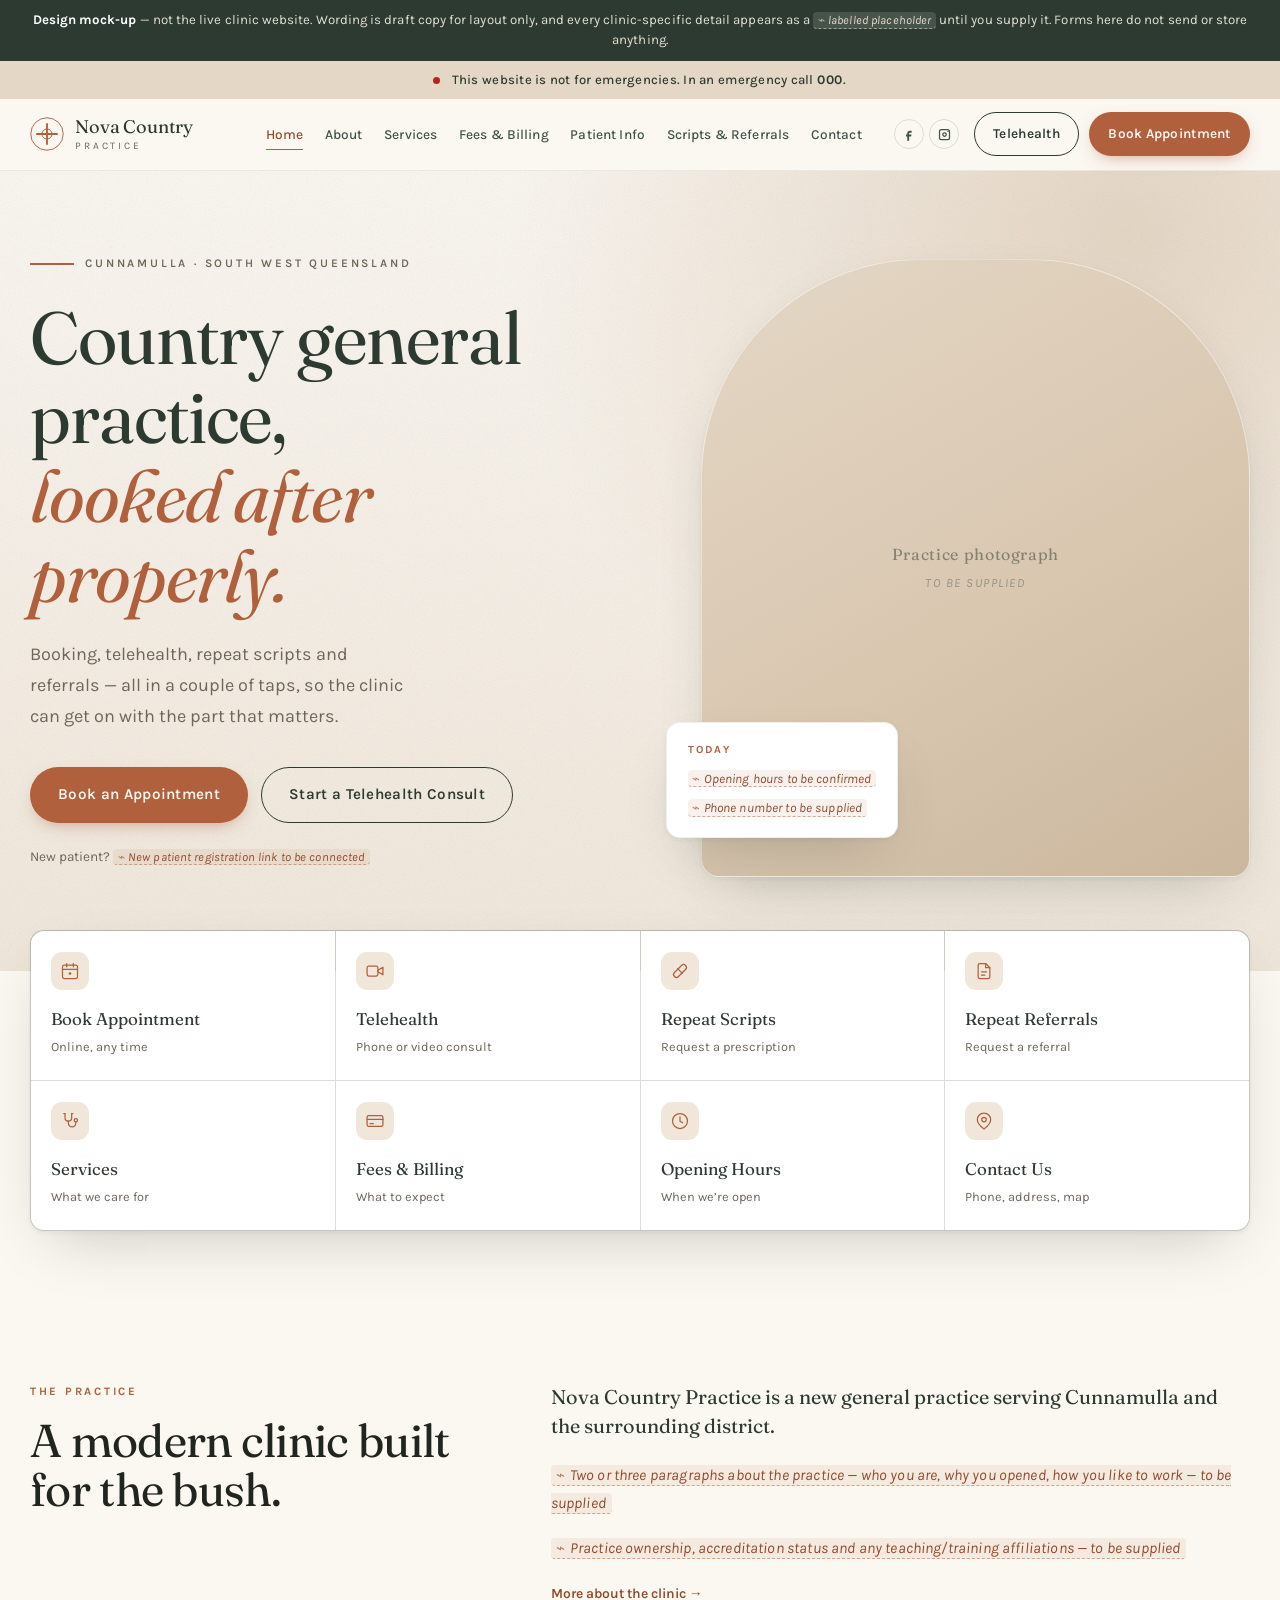
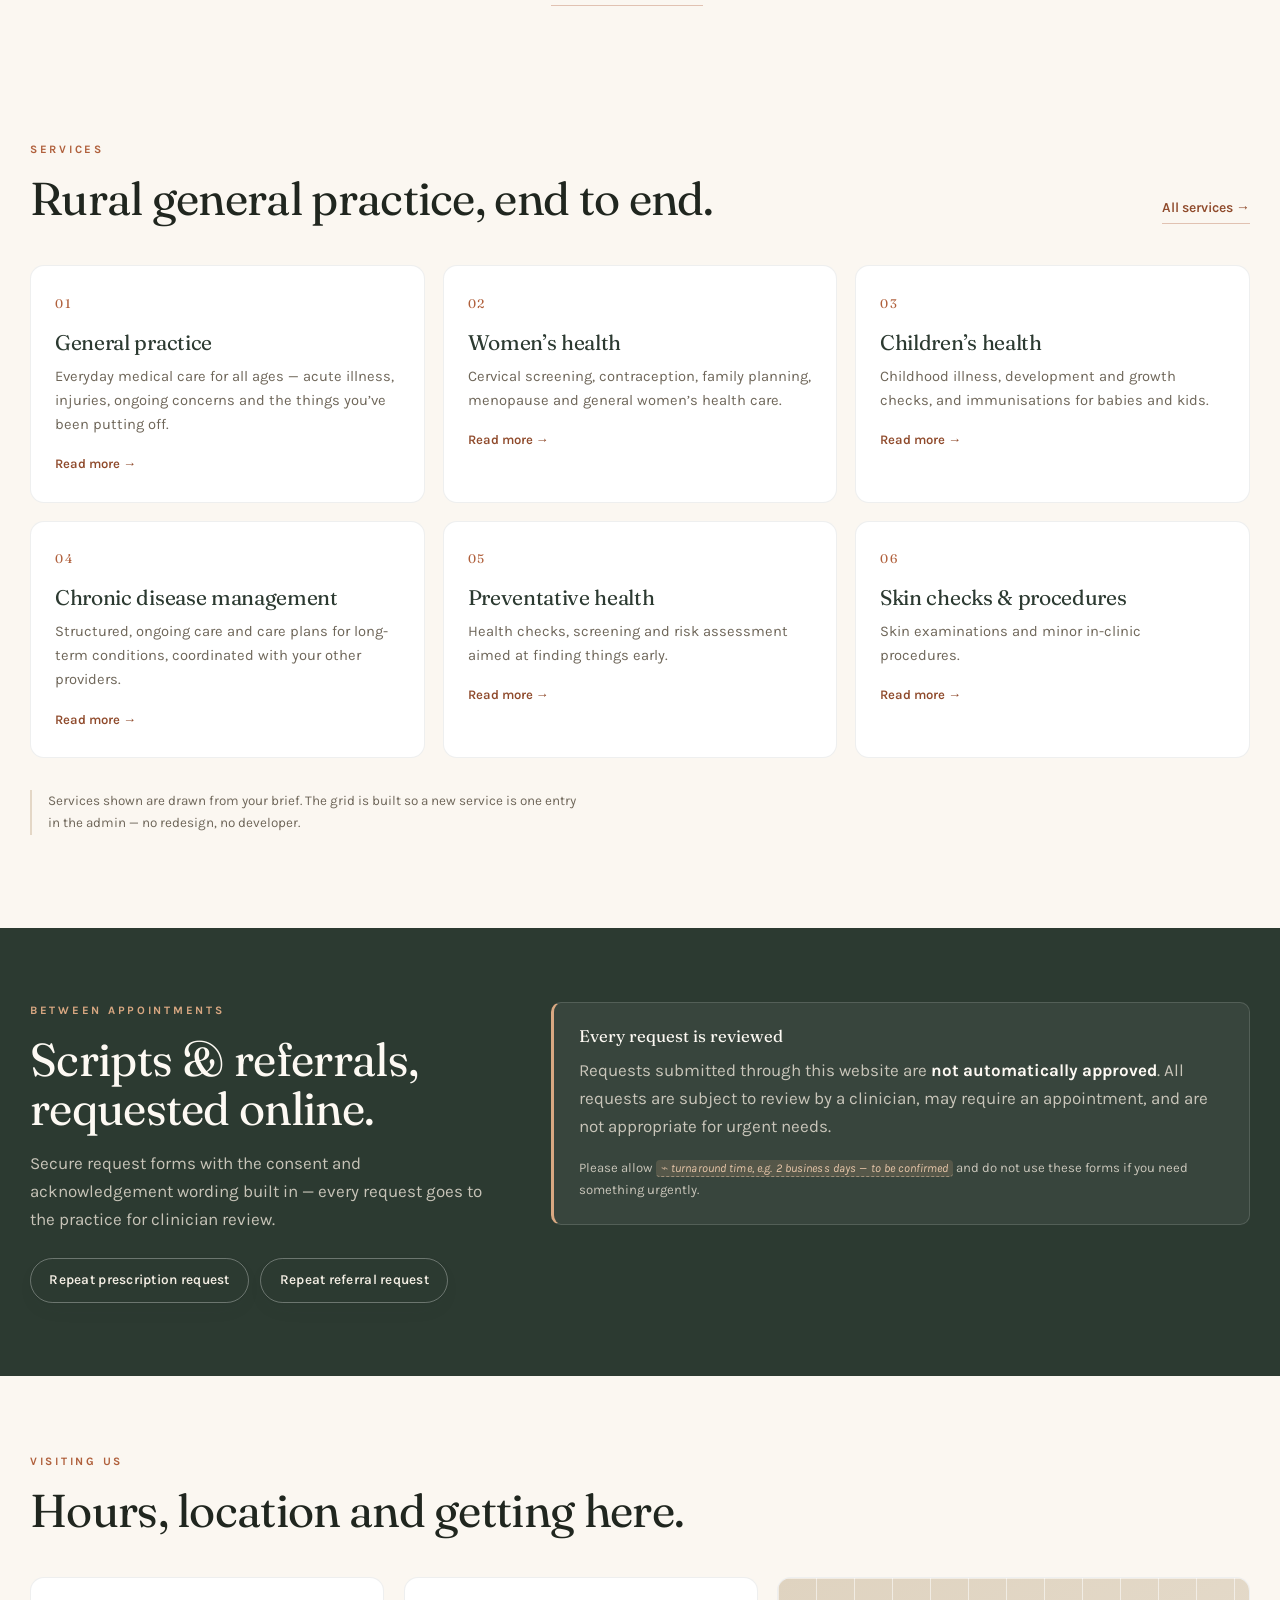
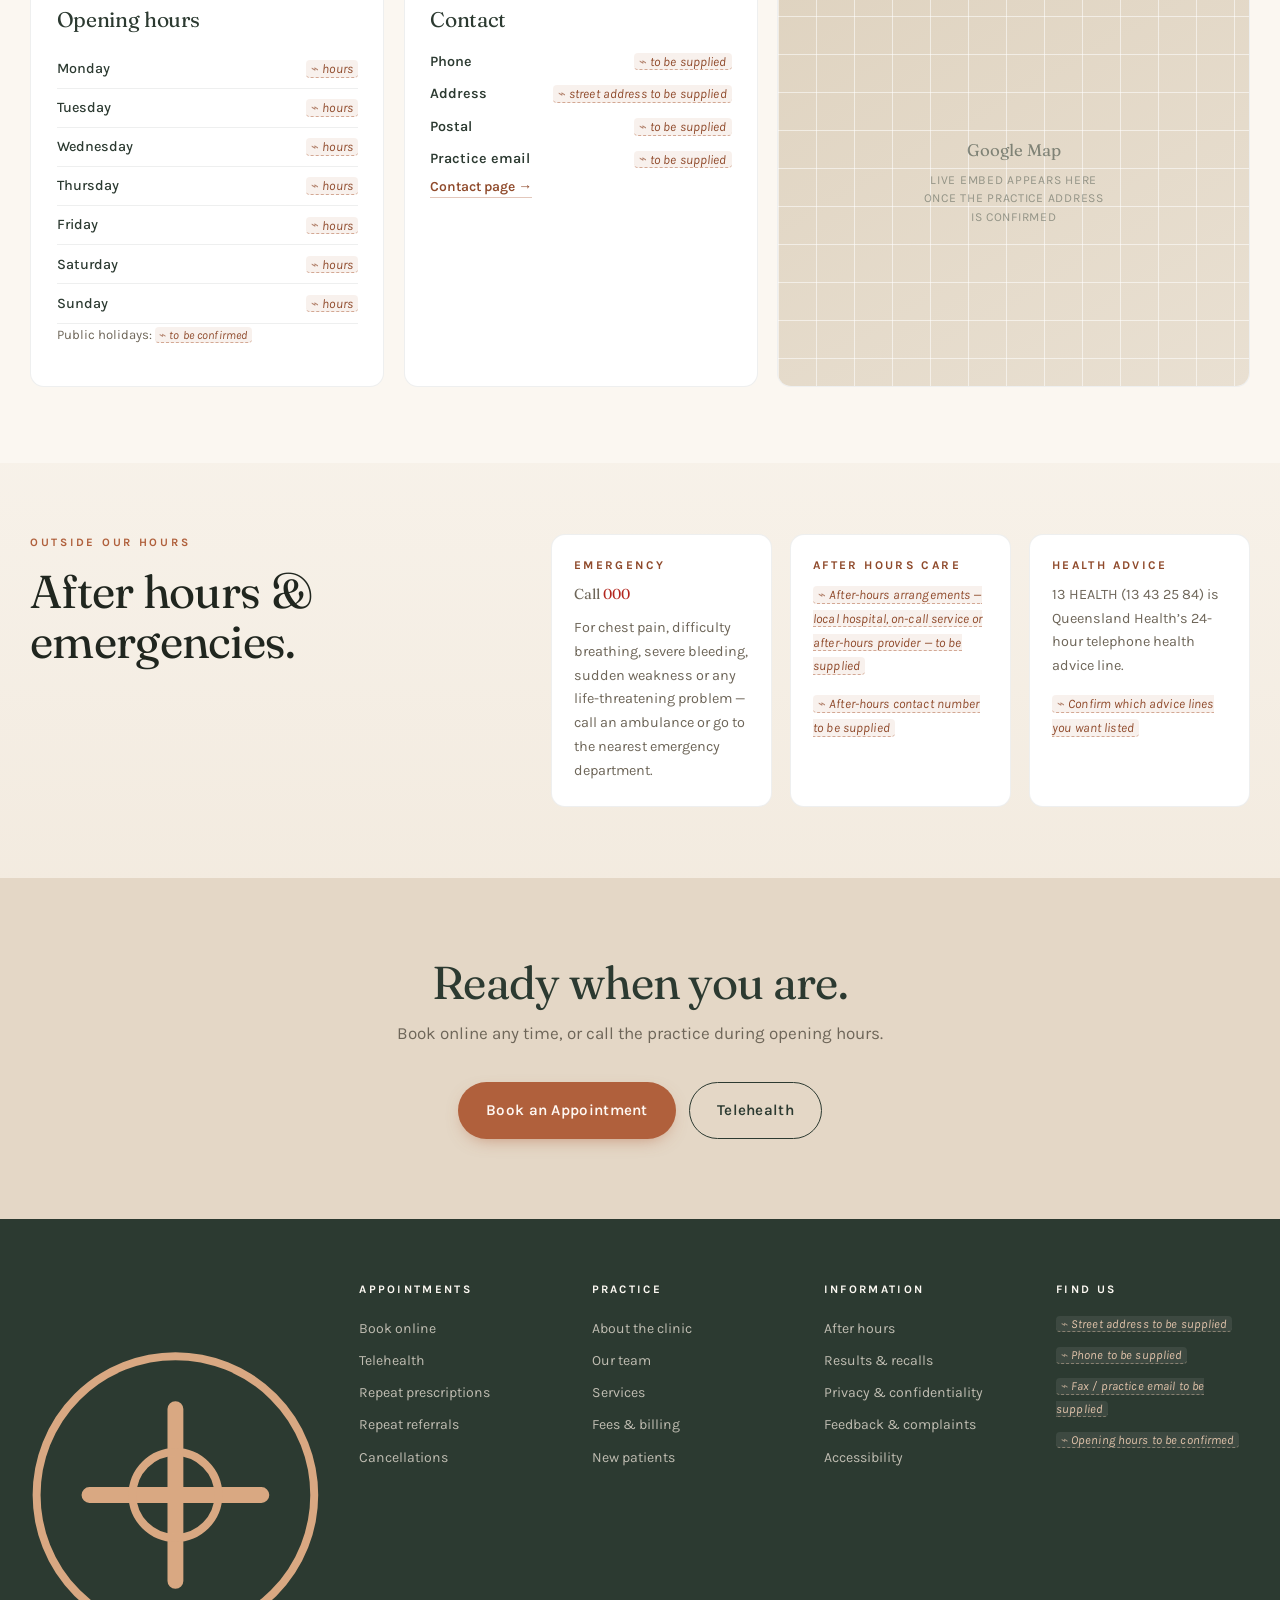
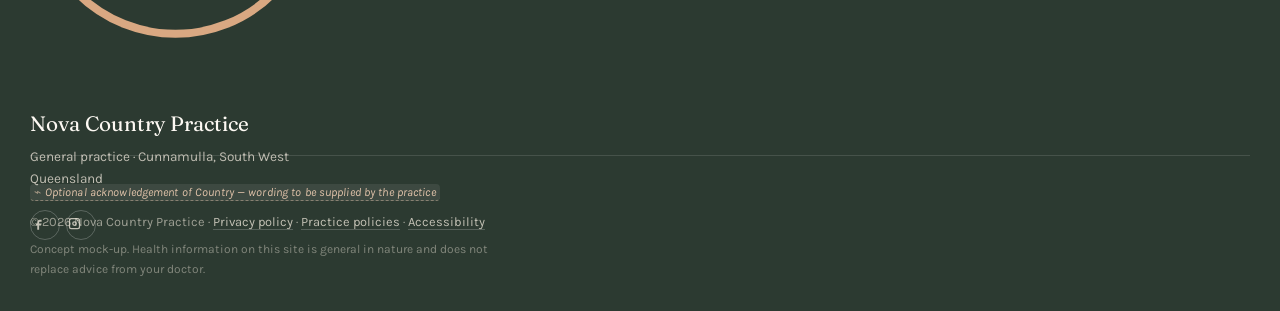
==== index.html @ 1c0fbe4e "Rural clinic website design mock-up" ====
<!doctype html>
<html lang="en-AU">
<head>
<meta charset="utf-8">
<meta name="viewport" content="width=device-width, initial-scale=1">
<title>Nova Country Practice — General Practice, Cunnamulla QLD | Design mock-up</title>
<meta name="description" content="Concept mock-up for Nova Country Practice, a general practice in Cunnamulla, Queensland.">
<meta name="robots" content="noindex, nofollow">
<link rel="preconnect" href="https://fonts.googleapis.com">
<link rel="preconnect" href="https://fonts.gstatic.com" crossorigin>
<link href="https://fonts.googleapis.com/css2?family=Fraunces:opsz,wght@9..144,300;9..144,400;9..144,500;9..144,600&family=Karla:wght@300;400;500;600;700&display=swap" rel="stylesheet">
<link rel="stylesheet" href="styles.css">
</head>
<body>
<a class="skip" href="#main">Skip to content</a>

<div class="demobar" role="note">
  <strong>Design mock-up</strong> &mdash; not the live clinic website. Wording is draft copy for layout only, and every clinic-specific detail appears as a
  <span class="ph ph--inline">labelled placeholder</span> until you supply it. Forms here do not send or store anything.
</div>

<div class="emerg" role="note">
  <span class="dot" aria-hidden="true"></span>
  This website is not for emergencies. In an emergency call <strong>000</strong>.
</div>

<header class="site">
  <div class="wrap hdr">
    <a class="brand" href="index.html">
      <span class="mark" aria-hidden="true">
        <svg viewBox="0 0 44 44"><circle cx="22" cy="22" r="21" fill="none" stroke="currentColor" stroke-width="1.2"/><path d="M22 9v26M9 22h26" stroke="currentColor" stroke-width="2.4" stroke-linecap="round"/><circle cx="22" cy="22" r="6.5" fill="none" stroke="currentColor" stroke-width="1.2"/></svg>
      </span>
      <span class="brandtext">
        <span class="bt1">Nova Country</span>
        <span class="bt2">Practice</span>
      </span>
    </a>

    <nav class="mainnav" aria-label="Main"><a href="index.html" class="on">Home</a><a href="about.html">About</a><a href="services.html">Services</a><a href="fees.html">Fees &amp; Billing</a><a href="patient-info.html">Patient Info</a><a href="requests.html">Scripts &amp; Referrals</a><a href="contact.html">Contact</a></nav>

    <div class="hdr-actions">
      <div class="socials">
        <a href="#" aria-label="Facebook (link to be supplied)"><svg viewBox="0 0 24 24" aria-hidden="true"><path d="M14 9h3V6h-3c-2.2 0-4 1.8-4 4v2H8v3h2v7h3v-7h3l1-3h-4v-2c0-.6.4-1 1-1z"/></svg></a>
        <a href="#" aria-label="Instagram (link to be supplied)"><svg viewBox="0 0 24 24" aria-hidden="true"><path d="M7 3h10a4 4 0 0 1 4 4v10a4 4 0 0 1-4 4H7a4 4 0 0 1-4-4V7a4 4 0 0 1 4-4zm0 2a2 2 0 0 0-2 2v10c0 1.1.9 2 2 2h10a2 2 0 0 0 2-2V7a2 2 0 0 0-2-2H7zm5 3.2a3.8 3.8 0 1 1 0 7.6 3.8 3.8 0 0 1 0-7.6zm0 2a1.8 1.8 0 1 0 0 3.6 1.8 1.8 0 0 0 0-3.6zM17.5 6a1 1 0 1 1 0 2 1 1 0 0 1 0-2z"/></svg></a>
      </div>
      <a class="btn btn--tele" href="#">Telehealth</a>
      <a class="btn btn--book" href="#">Book Appointment</a>
    </div>

    <button class="burger" aria-label="Menu" aria-expanded="false"><span></span><span></span><span></span></button>
  </div>
  <div class="mobnav" hidden><a href="index.html" class="on">Home</a><a href="about.html">About</a><a href="services.html">Services</a><a href="fees.html">Fees &amp; Billing</a><a href="patient-info.html">Patient Info</a><a href="requests.html">Scripts &amp; Referrals</a><a href="contact.html">Contact</a>
    <div class="mobcta"><a class="btn btn--tele" href="#">Telehealth</a><a class="btn btn--book" href="#">Book Appointment</a></div>
  </div>
</header>
<main id="main">

<section class="hero">
  <div class="wrap hero-in">
    <div class="hero-copy">
      <p class="eyebrow"><span class="rule"></span> Cunnamulla &middot; South West Queensland</p>
      <h1>Country general practice,<br><em>looked after properly.</em></h1>
      <p class="lede">Booking, telehealth, repeat scripts and referrals &mdash; all in a couple of taps, so the clinic can get on with the part that matters.</p>
      <div class="hero-cta">
        <a class="btn btn--book big" href="#">Book an Appointment</a>
        <a class="btn btn--tele big" href="#">Start a Telehealth Consult</a>
      </div>
      <p class="hero-note">New patient? <span class="ph">New patient registration link to be connected</span></p>
    </div>
    <div class="hero-art">
      <div class="hero-img">
        <span class="imgph">Practice photograph<br><em>to be supplied</em></span>
      </div>
      <div class="hero-card">
        <p class="hc-t">Today</p>
        <p class="hc-h"><span class="ph">Opening hours to be confirmed</span></p>
        <p class="hc-p"><span class="ph">Phone number to be supplied</span></p>
      </div>
    </div>
  </div>
  <div class="grain" aria-hidden="true"></div>
</section>

<section class="quick" aria-label="Quick links">
  <div class="wrap">
    <div class="qgrid">
      <a class="q q--book" href="#" style="--i:0">
        <span class="q-ico"><svg viewBox="0 0 24 24" fill="none" stroke="currentColor" stroke-width="1.5" stroke-linecap="round" stroke-linejoin="round" aria-hidden="true"><rect x="3" y="5" width="18" height="16" rx="2"/><path d="M3 10h18M8 3v4M16 3v4"/><circle cx="12" cy="15" r="1.6" fill="currentColor" stroke="none"/></svg></span>
        <span class="q-t">Book Appointment</span>
        <span class="q-s">Online, any time</span>
      </a><a class="q q--tele" href="#" style="--i:1">
        <span class="q-ico"><svg viewBox="0 0 24 24" fill="none" stroke="currentColor" stroke-width="1.5" stroke-linecap="round" stroke-linejoin="round" aria-hidden="true"><rect x="2.5" y="6" width="13" height="12" rx="2"/><path d="M15.5 11l6-3.5v9l-6-3.5z"/></svg></span>
        <span class="q-t">Telehealth</span>
        <span class="q-s">Phone or video consult</span>
      </a><a class="q q--script" href="requests.html#scripts" style="--i:2">
        <span class="q-ico"><svg viewBox="0 0 24 24" fill="none" stroke="currentColor" stroke-width="1.5" stroke-linecap="round" stroke-linejoin="round" aria-hidden="true"><rect x="2.6" y="8.6" width="18.8" height="6.8" rx="3.4" transform="rotate(-45 12 12)"/><path d="M9.2 9.2l5.6 5.6"/></svg></span>
        <span class="q-t">Repeat Scripts</span>
        <span class="q-s">Request a prescription</span>
      </a><a class="q q--ref" href="requests.html#referrals" style="--i:3">
        <span class="q-ico"><svg viewBox="0 0 24 24" fill="none" stroke="currentColor" stroke-width="1.5" stroke-linecap="round" stroke-linejoin="round" aria-hidden="true"><path d="M14 3H7a2 2 0 0 0-2 2v14a2 2 0 0 0 2 2h10a2 2 0 0 0 2-2V8z"/><path d="M14 3v5h5M9 13h6M9 17h4"/></svg></span>
        <span class="q-t">Repeat Referrals</span>
        <span class="q-s">Request a referral</span>
      </a><a class="q q--serv" href="services.html" style="--i:4">
        <span class="q-ico"><svg viewBox="0 0 24 24" fill="none" stroke="currentColor" stroke-width="1.5" stroke-linecap="round" stroke-linejoin="round" aria-hidden="true"><path d="M6 3v5a4 4 0 0 0 8 0V3"/><path d="M6 3H4.5M14 3h1.5M10 12v2.5a4.5 4.5 0 0 0 9 0V13"/><circle cx="19" cy="11" r="2"/></svg></span>
        <span class="q-t">Services</span>
        <span class="q-s">What we care for</span>
      </a><a class="q q--fees" href="fees.html" style="--i:5">
        <span class="q-ico"><svg viewBox="0 0 24 24" fill="none" stroke="currentColor" stroke-width="1.5" stroke-linecap="round" stroke-linejoin="round" aria-hidden="true"><rect x="2.5" y="5.5" width="19" height="13" rx="2"/><path d="M2.5 10h19"/><path d="M6 15h4"/></svg></span>
        <span class="q-t">Fees &amp; Billing</span>
        <span class="q-s">What to expect</span>
      </a><a class="q q--hours" href="contact.html#hours" style="--i:6">
        <span class="q-ico"><svg viewBox="0 0 24 24" fill="none" stroke="currentColor" stroke-width="1.5" stroke-linecap="round" stroke-linejoin="round" aria-hidden="true"><circle cx="12" cy="12" r="9"/><path d="M12 7v5.2l3.2 2"/></svg></span>
        <span class="q-t">Opening Hours</span>
        <span class="q-s">When we&rsquo;re open</span>
      </a><a class="q q--contact" href="contact.html" style="--i:7">
        <span class="q-ico"><svg viewBox="0 0 24 24" fill="none" stroke="currentColor" stroke-width="1.5" stroke-linecap="round" stroke-linejoin="round" aria-hidden="true"><path d="M20 10.5c0 5.2-8 11-8 11s-8-5.8-8-11a8 8 0 1 1 16 0z"/><circle cx="12" cy="10.3" r="2.7"/></svg></span>
        <span class="q-t">Contact Us</span>
        <span class="q-s">Phone, address, map</span>
      </a>
    </div>
  </div>
</section>

<section class="intro">
  <div class="wrap two">
    <div class="two-l">
      <p class="kicker">The practice</p>
      <h2>A modern clinic built for the bush.</h2>
    </div>
    <div class="two-r">
      <p class="big">Nova Country Practice is a new general practice serving Cunnamulla and the surrounding district.</p>
      <p><span class="ph">Two or three paragraphs about the practice — who you are, why you opened, how you like to work — to be supplied</span></p>
      <p><span class="ph">Practice ownership, accreditation status and any teaching/training affiliations — to be supplied</span></p>
      <a class="tlink" href="about.html">More about the clinic <em>&rarr;</em></a>
    </div>
  </div>
</section>

<section class="services" id="services">
  <div class="wrap">
    <div class="sechead">
      <div>
        <p class="kicker">Services</p>
        <h2>Rural general practice, end to end.</h2>
      </div>
      <a class="tlink" href="services.html">All services <em>&rarr;</em></a>
    </div>
    <div class="svcgrid">
      <article class="svc" style="--i:0">
        <span class="svc-n">01</span>
        <h3>General practice</h3>
        <p>Everyday medical care for all ages &mdash; acute illness, injuries, ongoing concerns and the things you&rsquo;ve been putting off.</p>
        <span class="svc-more">Read more <em>&rarr;</em></span>
      </article>
      <article class="svc" style="--i:1">
        <span class="svc-n">02</span>
        <h3>Women&rsquo;s health</h3>
        <p>Cervical screening, contraception, family planning, menopause and general women&rsquo;s health care.</p>
        <span class="svc-more">Read more <em>&rarr;</em></span>
      </article>
      <article class="svc" style="--i:2">
        <span class="svc-n">03</span>
        <h3>Children&rsquo;s health</h3>
        <p>Childhood illness, development and growth checks, and immunisations for babies and kids.</p>
        <span class="svc-more">Read more <em>&rarr;</em></span>
      </article>
      <article class="svc" style="--i:3">
        <span class="svc-n">04</span>
        <h3>Chronic disease management</h3>
        <p>Structured, ongoing care and care plans for long-term conditions, coordinated with your other providers.</p>
        <span class="svc-more">Read more <em>&rarr;</em></span>
      </article>
      <article class="svc" style="--i:4">
        <span class="svc-n">05</span>
        <h3>Preventative health</h3>
        <p>Health checks, screening and risk assessment aimed at finding things early.</p>
        <span class="svc-more">Read more <em>&rarr;</em></span>
      </article>
      <article class="svc" style="--i:5">
        <span class="svc-n">06</span>
        <h3>Skin checks &amp; procedures</h3>
        <p>Skin examinations and minor in-clinic procedures.</p>
        <span class="svc-more">Read more <em>&rarr;</em></span>
      </article></div>
    <p class="secnote">Services shown are drawn from your brief. The grid is built so a new service is one entry in the admin &mdash; no redesign, no developer.</p>
  </div>
</section>

<section class="requests">
  <div class="wrap two">
    <div class="two-l">
      <p class="kicker">Between appointments</p>
      <h2>Scripts &amp; referrals, requested online.</h2>
      <p>Secure request forms with the consent and acknowledgement wording built in &mdash; every request goes to the practice for clinician review.</p>
      <div class="reqbtns">
        <a class="btn btn--outline" href="requests.html#scripts">Repeat prescription request</a>
        <a class="btn btn--outline" href="requests.html#referrals">Repeat referral request</a>
      </div>
    </div>
    <div class="two-r">
      <div class="notice">
        <h4>Every request is reviewed</h4>
        <p>Requests submitted through this website are <strong>not automatically approved</strong>. All requests are subject to review by a clinician, may require an appointment, and are not appropriate for urgent needs.</p>
        <p class="tiny">Please allow <span class="ph">turnaround time, e.g. 2 business days — to be confirmed</span> and do not use these forms if you need something urgently.</p>
      </div>
    </div>
  </div>
</section>

<section class="visit">
  <div class="wrap">
    <div class="sechead"><div><p class="kicker">Visiting us</p><h2>Hours, location and getting here.</h2></div></div>
    <div class="visitgrid">
      <div class="vcard">
        <h3>Opening hours</h3>
        <table class="hours">
          <tr><th>Monday</th><td><span class="ph">hours</span></td></tr><tr><th>Tuesday</th><td><span class="ph">hours</span></td></tr><tr><th>Wednesday</th><td><span class="ph">hours</span></td></tr><tr><th>Thursday</th><td><span class="ph">hours</span></td></tr><tr><th>Friday</th><td><span class="ph">hours</span></td></tr><tr><th>Saturday</th><td><span class="ph">hours</span></td></tr><tr><th>Sunday</th><td><span class="ph">hours</span></td></tr>
        </table>
        <p class="tiny">Public holidays: <span class="ph">to be confirmed</span></p>
      </div>
      <div class="vcard">
        <h3>Contact</h3>
        <dl class="dl">
          <dt>Phone</dt><dd><span class="ph">to be supplied</span></dd>
          <dt>Address</dt><dd><span class="ph">street address to be supplied</span></dd>
          <dt>Postal</dt><dd><span class="ph">to be supplied</span></dd>
          <dt>Practice email</dt><dd><span class="ph">to be supplied</span></dd>
        </dl>
        <a class="tlink" href="contact.html">Contact page <em>&rarr;</em></a>
      </div>
      <div class="vcard vcard--map">
        <div class="mapph">
          <span>Google Map<br><em>live embed appears here once the practice address is confirmed</em></span>
        </div>
      </div>
    </div>
  </div>
</section>

<section class="afterhours">
  <div class="wrap two">
    <div class="two-l"><p class="kicker">Outside our hours</p><h2>After hours &amp; emergencies.</h2></div>
    <div class="two-r ahgrid">
      <div class="ah">
        <h4>Emergency</h4>
        <p class="ahbig">Call <strong>000</strong></p>
        <p>For chest pain, difficulty breathing, severe bleeding, sudden weakness or any life-threatening problem &mdash; call an ambulance or go to the nearest emergency department.</p>
      </div>
      <div class="ah">
        <h4>After hours care</h4>
        <p><span class="ph">After-hours arrangements — local hospital, on-call service or after-hours provider — to be supplied</span></p>
        <p class="tiny"><span class="ph">After-hours contact number to be supplied</span></p>
      </div>
      <div class="ah">
        <h4>Health advice</h4>
        <p>13 HEALTH (13 43 25 84) is Queensland Health&rsquo;s 24-hour telephone health advice line.</p>
        <p class="tiny"><span class="ph">Confirm which advice lines you want listed</span></p>
      </div>
    </div>
  </div>
</section>

<section class="cta">
  <div class="wrap ctain">
    <h2>Ready when you are.</h2>
    <p>Book online any time, or call the practice during opening hours.</p>
    <div class="hero-cta">
      <a class="btn btn--book big" href="#">Book an Appointment</a>
      <a class="btn btn--tele big" href="#">Telehealth</a>
    </div>
  </div>
</section>

</main>
<footer class="site">
  <div class="wrap">
    <div class="fgrid">
      <div class="fcol fbrand">
        <span class="mark" aria-hidden="true"><svg viewBox="0 0 44 44"><circle cx="22" cy="22" r="21" fill="none" stroke="currentColor" stroke-width="1.2"/><path d="M22 9v26M9 22h26" stroke="currentColor" stroke-width="2.4" stroke-linecap="round"/><circle cx="22" cy="22" r="6.5" fill="none" stroke="currentColor" stroke-width="1.2"/></svg></span>
        <p class="fname">Nova Country Practice</p>
        <p class="fsub">General practice &middot; Cunnamulla, South West Queensland</p>
        <div class="socials socials--f">
          <a href="#" aria-label="Facebook (link to be supplied)"><svg viewBox="0 0 24 24" aria-hidden="true"><path d="M14 9h3V6h-3c-2.2 0-4 1.8-4 4v2H8v3h2v7h3v-7h3l1-3h-4v-2c0-.6.4-1 1-1z"/></svg></a>
          <a href="#" aria-label="Instagram (link to be supplied)"><svg viewBox="0 0 24 24" aria-hidden="true"><path d="M7 3h10a4 4 0 0 1 4 4v10a4 4 0 0 1-4 4H7a4 4 0 0 1-4-4V7a4 4 0 0 1 4-4zm0 2a2 2 0 0 0-2 2v10c0 1.1.9 2 2 2h10a2 2 0 0 0 2-2V7a2 2 0 0 0-2-2H7zm5 3.2a3.8 3.8 0 1 1 0 7.6 3.8 3.8 0 0 1 0-7.6zm0 2a1.8 1.8 0 1 0 0 3.6 1.8 1.8 0 0 0 0-3.6zM17.5 6a1 1 0 1 1 0 2 1 1 0 0 1 0-2z"/></svg></a>
        </div>
      </div>
      <div class="fcol">
        <h4>Appointments</h4>
        <a href="#">Book online</a>
        <a href="#">Telehealth</a>
        <a href="requests.html">Repeat prescriptions</a>
        <a href="requests.html">Repeat referrals</a>
        <a href="patient-info.html#cancel">Cancellations</a>
      </div>
      <div class="fcol">
        <h4>Practice</h4>
        <a href="about.html">About the clinic</a>
        <a href="about.html#team">Our team</a>
        <a href="services.html">Services</a>
        <a href="fees.html">Fees &amp; billing</a>
        <a href="patient-info.html#new">New patients</a>
      </div>
      <div class="fcol">
        <h4>Information</h4>
        <a href="patient-info.html#afterhours">After hours</a>
        <a href="patient-info.html#results">Results &amp; recalls</a>
        <a href="patient-info.html#privacy">Privacy &amp; confidentiality</a>
        <a href="patient-info.html#feedback">Feedback &amp; complaints</a>
        <a href="patient-info.html#access">Accessibility</a>
      </div>
      <div class="fcol">
        <h4>Find us</h4>
        <p class="fline"><span class="ph">Street address to be supplied</span></p>
        <p class="fline"><span class="ph">Phone to be supplied</span></p>
        <p class="fline"><span class="ph">Fax / practice email to be supplied</span></p>
        <p class="fline"><span class="ph">Opening hours to be confirmed</span></p>
      </div>
    </div>
    <div class="fbot">
      <p class="ack"><span class="ph">Optional acknowledgement of Country — wording to be supplied by the practice</span></p>
      <p class="fmeta">&copy; <span class="yr">2026</span> Nova Country Practice &middot; <a href="patient-info.html#privacy">Privacy policy</a> &middot; <a href="patient-info.html#policies">Practice policies</a> &middot; <a href="patient-info.html#access">Accessibility</a></p>
      <p class="fmeta small">Concept mock-up. Health information on this site is general in nature and does not replace advice from your doctor.</p>
    </div>
  </div>
</footer>
<script src="app.js"></script>
</body>
</html>
---- styles.css ----
/* Nova Country Practice — concept mock-up
   Palette: bone / sand / clay / eucalypt. Type: Fraunces + Karla. */

:root{
  --bone:#FBF7F1;
  --sand:#F0E7DA;
  --sand-2:#E4D7C6;
  --clay:#B0603C;
  --clay-dk:#8F4A2B;
  --euc:#2C3A31;
  --euc-2:#3F5348;
  --sage:#7E9080;
  --ink:#20261F;
  --muted:#6E6659;
  --line:rgba(44,58,49,.14);
  --line-2:rgba(44,58,49,.08);
  --white:#fff;
  --shadow:0 1px 2px rgba(44,58,49,.05), 0 8px 24px -12px rgba(44,58,49,.18);
  --shadow-lg:0 2px 4px rgba(44,58,49,.05), 0 24px 60px -24px rgba(44,58,49,.28);
  --r:14px;
  --maxw:1220px;
  --serif:"Fraunces",Georgia,"Times New Roman",serif;
  --sans:"Karla","Helvetica Neue",Helvetica,sans-serif;
}

*,*::before,*::after{box-sizing:border-box}
html{-webkit-text-size-adjust:100%;scroll-behavior:smooth;scroll-padding-top:120px}
body{
  margin:0;background:var(--bone);color:var(--ink);
  font-family:var(--sans);font-size:17px;line-height:1.65;font-weight:400;
  -webkit-font-smoothing:antialiased;
}
img{max-width:100%;display:block}
a{color:inherit}
h1,h2,h3,h4{font-family:var(--serif);font-weight:400;letter-spacing:-.015em;line-height:1.08;margin:0}
h1{font-size:clamp(2.6rem,6.4vw,4.6rem)}
h2{font-size:clamp(1.9rem,3.6vw,2.9rem)}
h3{font-size:1.32rem;line-height:1.25}
h4{font-size:1.05rem;letter-spacing:0}
p{margin:0 0 1em}
em{font-style:italic}
.wrap{width:min(100% - 2.6rem,var(--maxw));margin-inline:auto}

.skip{position:absolute;left:-9999px;top:0;background:var(--euc);color:var(--bone);padding:.7rem 1.1rem;z-index:200;border-radius:0 0 8px 0}
.skip:focus{left:0}
:focus-visible{outline:2.5px solid var(--clay);outline-offset:3px;border-radius:3px}

/* ---------- placeholder chips ---------- */
.ph{
  display:inline;background:rgba(176,96,60,.09);color:var(--clay-dk);
  border-bottom:1.5px dashed rgba(176,96,60,.5);
  padding:.06em .38em;border-radius:4px;
  font-size:.9em;font-style:italic;letter-spacing:.01em;
}
.ph::before{content:"⌁ ";font-style:normal;opacity:.65}
.ph--inline{background:rgba(176,96,60,.14)}

/* ---------- top bars ---------- */
.demobar{
  background:var(--euc);color:#E7DFD2;font-size:.83rem;line-height:1.55;
  padding:.62rem 1.3rem;text-align:center;letter-spacing:.005em;
}
.demobar strong{color:var(--white);font-weight:700}
.demobar .ph{background:rgba(255,255,255,.13);color:#F0DCCB;border-bottom-color:rgba(240,220,203,.55)}
.emerg{
  background:var(--sand-2);color:var(--euc);font-size:.82rem;font-weight:500;
  padding:.5rem 1.3rem;text-align:center;letter-spacing:.02em;
}
.emerg strong{font-weight:700;letter-spacing:.06em}
.emerg .dot{display:inline-block;width:7px;height:7px;border-radius:50%;background:#B3261E;margin-right:.5rem;vertical-align:middle;animation:pulse 2.4s ease-in-out infinite}
@keyframes pulse{0%,100%{opacity:1}50%{opacity:.35}}

/* ---------- header ---------- */
header.site{position:sticky;top:0;z-index:100;background:rgba(251,247,241,.93);backdrop-filter:blur(12px);border-bottom:1px solid var(--line-2)}
.hdr{display:flex;align-items:center;gap:1.6rem;padding:.85rem 0}
.brand{display:flex;align-items:center;gap:.7rem;text-decoration:none;flex-shrink:0}
.mark{width:34px;height:34px;color:var(--clay);flex-shrink:0}
.mark svg{width:100%;height:100%;display:block}
.brandtext{display:flex;flex-direction:column;line-height:1}
.bt1{font-family:var(--serif);font-size:1.14rem;letter-spacing:-.01em;color:var(--euc)}
.bt2{font-family:var(--sans);font-size:.63rem;letter-spacing:.28em;text-transform:uppercase;color:var(--muted);margin-top:.3rem}

.mainnav{display:flex;gap:1.35rem;margin-left:auto;flex-wrap:wrap}
.mainnav a{
  text-decoration:none;font-size:.855rem;font-weight:500;color:var(--euc-2);
  letter-spacing:.01em;padding:.35rem 0;position:relative;white-space:nowrap;
}
.mainnav a::after{content:"";position:absolute;left:0;right:100%;bottom:.05rem;height:1.5px;background:var(--clay);transition:right .28s cubic-bezier(.2,.7,.3,1)}
.mainnav a:hover::after,.mainnav a.on::after{right:0}
.mainnav a.on{color:var(--clay-dk)}

.hdr-actions{display:flex;align-items:center;gap:.6rem;margin-left:.4rem}
.socials{display:flex;gap:.35rem;margin-right:.3rem}
.socials a{width:30px;height:30px;display:grid;place-items:center;border:1px solid var(--line);border-radius:50%;color:var(--euc-2);transition:.22s}
.socials a svg{width:15px;height:15px;fill:currentColor}
.socials a:hover{background:var(--euc);color:var(--bone);border-color:var(--euc)}

.btn{
  display:inline-flex;align-items:center;justify-content:center;gap:.5rem;
  font-family:var(--sans);font-size:.85rem;font-weight:600;letter-spacing:.02em;
  text-decoration:none;padding:.62rem 1.15rem;border-radius:999px;border:1.5px solid transparent;
  cursor:pointer;transition:transform .2s cubic-bezier(.2,.7,.3,1),background .2s,color .2s,box-shadow .2s;white-space:nowrap;
}
.btn--book{background:var(--clay);color:#FFF8F3;box-shadow:0 6px 18px -8px rgba(176,96,60,.7)}
.btn--book:hover{background:var(--clay-dk);transform:translateY(-2px)}
.btn--tele{background:transparent;color:var(--euc);border-color:var(--euc)}
.btn--tele:hover{background:var(--euc);color:var(--bone);transform:translateY(-2px)}
.btn--outline{background:var(--white);color:var(--euc);border-color:var(--line);box-shadow:var(--shadow)}
.btn--outline:hover{border-color:var(--euc);transform:translateY(-2px)}
.btn.big{font-size:.95rem;padding:.92rem 1.7rem}

.burger{display:none;background:none;border:0;padding:.5rem;cursor:pointer;flex-direction:column;gap:5px;margin-left:auto}
.burger span{display:block;width:24px;height:1.8px;background:var(--euc);transition:.25s}
.burger[aria-expanded="true"] span:nth-child(1){transform:translateY(6.8px) rotate(45deg)}
.burger[aria-expanded="true"] span:nth-child(2){opacity:0}
.burger[aria-expanded="true"] span:nth-child(3){transform:translateY(-6.8px) rotate(-45deg)}
.mobnav{display:none;flex-direction:column;padding:.5rem 1.3rem 1.4rem;border-top:1px solid var(--line-2);background:var(--bone)}
.mobnav a{text-decoration:none;padding:.75rem 0;border-bottom:1px solid var(--line-2);font-weight:500;font-size:1rem}
.mobcta{display:flex;gap:.6rem;margin-top:1.1rem}
.mobcta .btn{flex:1}

/* ---------- hero ---------- */
.hero{position:relative;overflow:hidden;background:
  radial-gradient(80% 120% at 88% 8%,rgba(224,207,186,.85) 0%,rgba(240,231,218,0) 60%),
  linear-gradient(180deg,var(--bone) 0%,var(--sand) 100%)}
.hero-in{display:grid;grid-template-columns:1.05fr .95fr;gap:4rem;align-items:center;padding:5.2rem 0 5.6rem;position:relative;z-index:2}
.eyebrow{display:flex;align-items:center;gap:.7rem;font-size:.73rem;letter-spacing:.24em;text-transform:uppercase;color:var(--muted);font-weight:600;margin-bottom:1.5rem}
.eyebrow .rule{width:44px;height:1.5px;background:var(--clay);display:block}
.hero h1{color:var(--euc)}
.hero h1 em{color:var(--clay);font-style:italic}
.lede{font-size:1.13rem;color:var(--muted);max-width:34ch;margin-top:1.5rem;line-height:1.7}
.hero-cta{display:flex;gap:.8rem;flex-wrap:wrap;margin-top:2.2rem}
.hero-note{font-size:.85rem;color:var(--muted);margin-top:1.4rem}

.hero-copy>*{animation:rise .8s cubic-bezier(.2,.7,.3,1) backwards}
.hero-copy>*:nth-child(1){animation-delay:.05s}
.hero-copy>*:nth-child(2){animation-delay:.14s}
.hero-copy>*:nth-child(3){animation-delay:.23s}
.hero-copy>*:nth-child(4){animation-delay:.32s}
.hero-copy>*:nth-child(5){animation-delay:.4s}
@keyframes rise{from{opacity:0;transform:translateY(16px)}to{opacity:1;transform:none}}

.hero-art{position:relative;animation:rise .9s .3s cubic-bezier(.2,.7,.3,1) backwards}
.hero-img{
  aspect-ratio:4/4.5;border-radius:220px 220px 18px 18px;overflow:hidden;
  background:linear-gradient(150deg,var(--sand-2),#D9C7B0 55%,#CBB79E);
  display:grid;place-items:center;box-shadow:var(--shadow-lg);border:1px solid rgba(255,255,255,.5);
}
.imgph{
  font-family:var(--serif);font-size:1rem;color:rgba(44,58,49,.5);text-align:center;
  letter-spacing:.04em;line-height:1.6;padding:1rem;
}
.imgph em{display:block;font-size:.78rem;font-family:var(--sans);letter-spacing:.12em;text-transform:uppercase;margin-top:.4rem;opacity:.75}
.imgph.small{font-size:.85rem}
.hero-card{
  position:absolute;left:-2.2rem;bottom:2.4rem;background:var(--white);border-radius:var(--r);
  padding:1.1rem 1.3rem;box-shadow:var(--shadow-lg);border:1px solid var(--line-2);min-width:230px;
}
.hc-t{font-size:.68rem;letter-spacing:.2em;text-transform:uppercase;color:var(--clay);font-weight:700;margin:0 0 .5rem}
.hc-h{margin:0 0 .35rem;font-size:.9rem}
.hc-p{margin:0;font-size:.9rem}
.grain{position:absolute;inset:0;pointer-events:none;opacity:.35;z-index:1;
  background-image:url("data:image/svg+xml,%3Csvg xmlns='http://www.w3.org/2000/svg' width='160' height='160'%3E%3Cfilter id='n'%3E%3CfeTurbulence type='fractalNoise' baseFrequency='.85' numOctaves='3'/%3E%3C/filter%3E%3Crect width='160' height='160' filter='url(%23n)' opacity='.42'/%3E%3C/svg%3E")}

/* ---------- quick access ---------- */
.quick{margin-top:-2.6rem;position:relative;z-index:5;padding-bottom:4.5rem}
.qgrid{display:grid;grid-template-columns:repeat(4,1fr);gap:1px;background:var(--line);border:1px solid var(--line);border-radius:var(--r);overflow:hidden;box-shadow:var(--shadow-lg)}
.q{
  background:var(--white);padding:1.35rem 1.25rem 1.4rem;text-decoration:none;display:block;
  transition:background .25s,transform .25s;position:relative;
}
.q:hover{background:#FFFDFA}
.q-ico{display:grid;place-items:center;width:38px;height:38px;border-radius:11px;background:var(--sand);color:var(--clay);margin-bottom:.9rem;transition:background .3s,color .3s,transform .3s}
.q-ico svg{width:20px;height:20px}
.q:hover .q-ico{background:var(--clay);color:#FFF6EF;transform:translateY(-2px)}
.q-t{display:block;font-family:var(--serif);font-size:1.06rem;color:var(--euc);margin-bottom:.22rem}
.q-s{display:block;font-size:.8rem;color:var(--muted)}
.q::after{content:"→";position:absolute;right:1.1rem;top:1.2rem;color:var(--clay);opacity:0;transform:translateX(-6px);transition:.28s;font-size:.95rem}
.q:hover::after{opacity:1;transform:none}

/* ---------- generic sections ---------- */
.pad{padding:4.6rem 0}
.alt{background:linear-gradient(180deg,rgba(240,231,218,.55),rgba(240,231,218,.2))}
.kicker{font-size:.71rem;letter-spacing:.24em;text-transform:uppercase;color:var(--clay);font-weight:700;margin-bottom:.9rem}
.two{display:grid;grid-template-columns:.8fr 1.2fr;gap:3.4rem}
.two-l h2{margin-bottom:.9rem}
.two-r .big{font-size:1.24rem;font-family:var(--serif);line-height:1.5;color:var(--euc);margin-bottom:1.1rem}
.two-r p{color:var(--muted)}
.intro{padding:5rem 0 4rem}
.sechead{display:flex;justify-content:space-between;align-items:flex-end;gap:2rem;margin-bottom:2.6rem;flex-wrap:wrap}
.tlink{text-decoration:none;font-size:.87rem;font-weight:600;color:var(--clay-dk);border-bottom:1.5px solid rgba(176,96,60,.35);padding-bottom:.15rem;white-space:nowrap;transition:.2s}
.tlink em{font-style:normal;display:inline-block;transition:transform .25s}
.tlink:hover{border-color:var(--clay)}
.tlink:hover em{transform:translateX(4px)}
.secnote{font-size:.84rem;color:var(--muted);margin-top:2rem;padding-left:1rem;border-left:2px solid var(--sand-2);max-width:70ch}
.tiny{font-size:.82rem;color:var(--muted)}

/* ---------- services ---------- */
.services{padding:4.4rem 0 5rem}
.svcgrid{display:grid;grid-template-columns:repeat(3,1fr);gap:1.1rem}
.svc{
  background:var(--white);border:1px solid var(--line-2);border-radius:var(--r);padding:1.7rem 1.5rem 1.6rem;
  position:relative;transition:transform .3s cubic-bezier(.2,.7,.3,1),box-shadow .3s,border-color .3s;
}
.svc:hover{transform:translateY(-4px);box-shadow:var(--shadow-lg);border-color:rgba(176,96,60,.3)}
.svc-n{font-family:var(--serif);font-size:.78rem;color:var(--clay);letter-spacing:.14em;display:block;margin-bottom:.9rem}
.svc h3{color:var(--euc);margin-bottom:.6rem}
.svc p{font-size:.92rem;color:var(--muted);margin:0}
.svc-more{display:inline-block;margin-top:1rem;font-size:.82rem;font-weight:600;color:var(--clay-dk)}
.svc-more em{font-style:normal;display:inline-block;transition:transform .25s}
.svc:hover .svc-more em{transform:translateX(4px)}
.addbox{margin-top:2.6rem;background:var(--white);border:1px dashed rgba(176,96,60,.4);border-radius:var(--r);padding:1.6rem 1.7rem;max-width:62ch}
.addbox h3{margin-bottom:.5rem;font-size:1.1rem}
.addbox p{margin:0;font-size:.92rem;color:var(--muted)}

/* ---------- requests teaser ---------- */
.requests{padding:4.6rem 0;background:var(--euc);color:#E9E2D6}
.requests .kicker{color:#D9A882}
.requests h2{color:#FDF9F3}
.requests p{color:rgba(233,226,214,.82)}
.requests .btn--outline{background:transparent;color:#F3EDE3;border-color:rgba(255,255,255,.3)}
.requests .btn--outline:hover{background:#F3EDE3;color:var(--euc)}
.reqbtns{display:flex;gap:.7rem;flex-wrap:wrap;margin-top:1.6rem}
.notice{background:rgba(255,255,255,.06);border:1px solid rgba(255,255,255,.14);border-left:3px solid #D9A882;border-radius:10px;padding:1.5rem 1.6rem}
.notice h4{color:#FDF9F3;margin-bottom:.7rem}
.notice p:last-child{margin-bottom:0}
.notice strong{color:#FDF9F3}
.requests .ph{background:rgba(217,168,130,.18);color:#EBC9AC;border-bottom-color:rgba(235,201,172,.5)}

/* ---------- visit ---------- */
.visit{padding:4.8rem 0}
.visitgrid{display:grid;grid-template-columns:.9fr .9fr 1.2fr;gap:1.2rem}
.vcard{background:var(--white);border:1px solid var(--line-2);border-radius:var(--r);padding:1.7rem 1.6rem}
.vcard h3{margin-bottom:1.1rem;color:var(--euc)}
.vcard--map{padding:0;overflow:hidden}
.hours{width:100%;border-collapse:collapse;font-size:.9rem}
.hours th{text-align:left;font-weight:500;color:var(--euc);padding:.45rem 0;border-bottom:1px solid var(--line-2);font-family:var(--sans)}
.hours td{text-align:right;padding:.45rem 0;border-bottom:1px solid var(--line-2);color:var(--muted)}
.dl{display:grid;grid-template-columns:auto 1fr;gap:.55rem 1.2rem;margin:0;font-size:.9rem}
.dl dt{color:var(--euc);font-weight:600}
.dl dd{margin:0;color:var(--muted);text-align:right}
.mapph{
  height:100%;min-height:260px;display:grid;place-items:center;text-align:center;padding:1.5rem;
  background:
    linear-gradient(90deg,rgba(255,255,255,.55) 1px,transparent 1px) 0 0/38px 38px,
    linear-gradient(rgba(255,255,255,.55) 1px,transparent 1px) 0 0/38px 38px,
    linear-gradient(150deg,#DFD3C0,#E9E0D2);
  font-family:var(--serif);color:rgba(44,58,49,.55);font-size:1.05rem;line-height:1.5;
}
.mapph em{display:block;font-family:var(--sans);font-size:.76rem;letter-spacing:.06em;text-transform:uppercase;margin-top:.5rem;opacity:.8;font-style:normal;max-width:26ch}
.mapph.tall{min-height:330px;border-radius:var(--r);border:1px solid var(--line-2);margin-bottom:2rem}

/* ---------- after hours ---------- */
.afterhours{padding:4.4rem 0;background:linear-gradient(180deg,rgba(240,231,218,.35),rgba(240,231,218,.75))}
.ahgrid{display:grid;grid-template-columns:repeat(3,1fr);gap:1.1rem}
.ah{background:var(--white);border-radius:var(--r);padding:1.5rem 1.4rem;border:1px solid var(--line-2)}
.ah h4{color:var(--clay-dk);margin-bottom:.7rem;font-family:var(--sans);font-size:.74rem;letter-spacing:.2em;text-transform:uppercase;font-weight:700}
.ah p{font-size:.9rem;color:var(--muted)}
.ah p:last-child{margin-bottom:0}
.ahbig{font-family:var(--serif);font-size:1.6rem;color:var(--euc);margin-bottom:.6rem}
.ahbig strong{color:#B3261E;font-weight:400}

/* ---------- cta ---------- */
.cta{padding:5rem 0;background:var(--sand-2);text-align:center}
.ctain h2{color:var(--euc);margin-bottom:.7rem}
.ctain p{color:var(--muted)}
.ctain .hero-cta{justify-content:center}

/* ---------- page head ---------- */
.phead{padding:3.8rem 0 2.6rem;background:linear-gradient(180deg,var(--sand) 0%,rgba(240,231,218,0) 100%)}
.phead h1{color:var(--euc);max-width:18ch}
.phead .lede{max-width:60ch}

/* ---------- team ---------- */
.team{display:grid;grid-template-columns:repeat(3,1fr);gap:1.4rem}
.tm{background:var(--white);border:1px solid var(--line-2);border-radius:var(--r);overflow:hidden;padding-bottom:1.5rem}
.tm-img{aspect-ratio:4/3.4;background:linear-gradient(150deg,var(--sand-2),#D9C7B0);display:grid;place-items:center;margin-bottom:1.3rem}
.tm h3,.tm p{padding-inline:1.5rem}
.tm h3{margin-bottom:.4rem}
.tm-role{font-size:.8rem;letter-spacing:.14em;text-transform:uppercase;color:var(--clay);font-weight:600;margin-bottom:.5rem}
.tm-q{font-size:.88rem;color:var(--euc-2)}
.tm p:last-child{margin-bottom:0;font-size:.9rem;color:var(--muted)}

/* ---------- fees table ---------- */
.fees{width:100%;border-collapse:collapse;background:var(--white);border:1px solid var(--line-2);border-radius:var(--r);overflow:hidden;font-size:.92rem}
.fees th{background:var(--euc);color:#EFE8DC;text-align:left;padding:.85rem 1.1rem;font-family:var(--sans);font-weight:600;font-size:.78rem;letter-spacing:.1em;text-transform:uppercase}
.fees td{padding:.8rem 1.1rem;border-top:1px solid var(--line-2);color:var(--muted)}

/* ---------- patient info ---------- */
.piwrap{display:grid;grid-template-columns:250px 1fr;gap:3.4rem;align-items:start}
.pinav{position:sticky;top:150px;display:flex;flex-direction:column;gap:.15rem}
.pinav a{text-decoration:none;font-size:.88rem;color:var(--muted);padding:.34rem .7rem;border-left:2px solid var(--line-2);transition:.2s}
.pinav a:hover{color:var(--clay-dk);border-color:var(--clay);background:rgba(176,96,60,.05)}
.pibody{display:flex;flex-direction:column;gap:2.4rem}
.pi{background:var(--white);border:1px solid var(--line-2);border-radius:var(--r);padding:1.9rem 2rem;scroll-margin-top:140px}
.pi h2{font-size:1.5rem;color:var(--euc);margin-bottom:.9rem}
.pi p{color:var(--muted);font-size:.96rem}
.pi p:last-child{margin-bottom:0}

/* ---------- forms ---------- */
.formwarn{
  background:#FFF6EE;border:1px solid rgba(176,96,60,.35);border-left:3px solid var(--clay);
  border-radius:10px;padding:1rem 1.2rem;font-size:.89rem;color:var(--muted);margin-bottom:2.2rem;
}
.formwarn strong{color:var(--clay-dk)}
.tabs{display:flex;gap:.4rem;margin-bottom:2rem;flex-wrap:wrap}
.tab{
  text-decoration:none;font-size:.86rem;font-weight:600;padding:.6rem 1.2rem;border-radius:999px;
  border:1px solid var(--line);color:var(--euc-2);background:var(--white);transition:.2s
}
.tab:hover{border-color:var(--euc)}
.tab.on{background:var(--euc);color:var(--bone);border-color:var(--euc)}
.formwrap{display:grid;grid-template-columns:.75fr 1.25fr;gap:3rem;margin-bottom:4rem;scroll-margin-top:150px}
.fintro{position:sticky;top:150px;align-self:start}
.fintro h2{color:var(--euc);margin-bottom:.8rem;font-size:1.7rem}
.fintro p{color:var(--muted);font-size:.95rem}
.ticks{list-style:none;padding:0;margin:1.4rem 0 0;font-size:.88rem;color:var(--muted)}
.ticks li{padding-left:1.5rem;position:relative;margin-bottom:.7rem;line-height:1.55}
.ticks li::before{content:"";position:absolute;left:0;top:.5em;width:7px;height:7px;border-radius:50%;background:var(--clay);opacity:.55}
.frm{background:var(--white);border:1px solid var(--line-2);border-radius:var(--r);padding:2rem 2rem 1.9rem;box-shadow:var(--shadow)}
.frm fieldset{border:0;padding:0;margin:0 0 2rem}
.frm legend{font-family:var(--sans);font-size:.72rem;letter-spacing:.2em;text-transform:uppercase;color:var(--clay-dk);font-weight:700;margin-bottom:1.1rem;padding:0}
.fgrid2{display:grid;grid-template-columns:1fr 1fr;gap:1rem 1.2rem;margin-bottom:1rem}
.f{display:block;margin-bottom:1rem}
.flab{display:block;font-size:.83rem;font-weight:600;color:var(--euc);margin-bottom:.4rem}
.req{color:var(--clay)}
.f input,.f select,.f textarea{
  width:100%;font-family:var(--sans);font-size:.95rem;color:var(--ink);
  padding:.68rem .85rem;border:1px solid var(--line);border-radius:9px;background:#FDFBF8;
  transition:border-color .2s,box-shadow .2s;
}
.f input:focus,.f select:focus,.f textarea:focus{border-color:var(--clay);box-shadow:0 0 0 3px rgba(176,96,60,.12);outline:none}
.f input:disabled,.f select:disabled,.f textarea:disabled{background:var(--sand);color:var(--muted);cursor:not-allowed}
.f textarea{resize:vertical}
.fnote{display:block;font-size:.76rem;color:var(--muted);margin-top:.35rem}
.consent{display:flex;flex-direction:column;gap:.85rem}
.chk{display:flex;gap:.7rem;align-items:flex-start;font-size:.88rem;color:var(--muted);line-height:1.5;cursor:pointer}
.chk input{margin-top:.28rem;width:16px;height:16px;accent-color:var(--clay);flex-shrink:0}
.chk strong{color:var(--euc)}
.paybox{background:var(--sand);border-radius:10px;padding:1.1rem 1.2rem;margin-bottom:1.6rem;position:relative;font-size:.88rem;color:var(--muted)}
.paybox p{margin:0}
.paybox strong{color:var(--euc)}
.paylab{position:absolute;top:-.6rem;left:1.1rem;background:var(--euc);color:var(--bone);font-size:.62rem;letter-spacing:.16em;text-transform:uppercase;padding:.18rem .55rem;border-radius:999px;font-weight:700}
.formfoot{font-size:.8rem;color:var(--muted);margin:1.2rem 0 0}
.formfoot strong{color:#B3261E}
.formmsg{background:var(--euc);color:#EFE8DC;border-radius:10px;padding:.9rem 1.1rem;font-size:.87rem;margin-top:1rem}

/* ---------- contact ---------- */
.contactgrid{display:grid;grid-template-columns:1fr 1fr;gap:3.4rem}
.ccol h2{font-size:1.5rem;color:var(--euc);margin:0 0 1.1rem}
.ccol h2+.hours,.ccol h2+.dl{margin-bottom:1.4rem}
.ccol .hours{margin-bottom:1.2rem}
.ccol .dl{margin-bottom:1rem}
.ccol .hero-cta{margin-top:1.6rem}
.socials--big a{width:44px;height:44px}
.socials--big a svg{width:20px;height:20px}

/* ---------- footer ---------- */
footer.site{background:var(--euc);color:rgba(233,226,214,.78);padding:4rem 0 2rem;margin-top:0;font-size:.9rem}
footer .ph{background:rgba(255,255,255,.08);color:#E2C4AB;border-bottom-color:rgba(226,196,171,.45)}
.fgrid{display:grid;grid-template-columns:1.5fr repeat(4,1fr);gap:2.4rem}
.fcol h4{color:#FDF9F3;font-family:var(--sans);font-size:.72rem;letter-spacing:.2em;text-transform:uppercase;margin-bottom:1.1rem;font-weight:700}
.fcol a{display:block;text-decoration:none;padding:.28rem 0;color:rgba(233,226,214,.78);font-size:.88rem;transition:color .2s}
.fcol a:hover{color:#FDF9F3}
.fbrand .mark{color:#D9A882;margin-bottom:1rem}
.fname{font-family:var(--serif);font-size:1.3rem;color:#FDF9F3;margin-bottom:.3rem}
.fsub{font-size:.85rem;margin-bottom:1.2rem}
.socials--f a{border-color:rgba(255,255,255,.22);color:rgba(233,226,214,.8)}
.socials--f a:hover{background:#D9A882;color:var(--euc);border-color:#D9A882}
.fline{margin-bottom:.55rem;font-size:.85rem}
.fbot{border-top:1px solid rgba(255,255,255,.12);margin-top:3rem;padding-top:1.6rem;display:flex;flex-direction:column;gap:.5rem}
.ack{font-size:.82rem;margin:0}
.fmeta{font-size:.8rem;margin:0;color:rgba(233,226,214,.6)}
.fmeta a{color:rgba(233,226,214,.8);text-decoration:none;border-bottom:1px solid rgba(255,255,255,.2)}
.fmeta.small{font-size:.75rem;opacity:.75;max-width:70ch}

/* ---------- responsive ---------- */
@media (max-width:1080px){
  .mainnav{display:none}
  .burger{display:flex}
  .hdr-actions{display:none}
  .qgrid{grid-template-columns:repeat(2,1fr)}
  .svcgrid{grid-template-columns:repeat(2,1fr)}
  .visitgrid{grid-template-columns:1fr 1fr}
  .vcard--map{grid-column:1/-1;min-height:280px}
  .team{grid-template-columns:1fr 1fr}
  .fgrid{grid-template-columns:1fr 1fr 1fr}
}
@media (max-width:860px){
  body{font-size:16px}
  .hero-in{grid-template-columns:1fr;gap:3rem;padding:3.4rem 0 4rem}
  .hero-art{max-width:420px}
  .hero-card{left:auto;right:0;bottom:1.4rem}
  .lede{max-width:none}
  .two,.contactgrid,.piwrap,.formwrap{grid-template-columns:1fr;gap:2rem}
  .fintro{position:static}
  .pinav{position:static;flex-direction:row;flex-wrap:wrap;gap:.4rem}
  .pinav a{border-left:0;border:1px solid var(--line-2);border-radius:999px;font-size:.8rem}
  .ahgrid{grid-template-columns:1fr}
  .quick{margin-top:-1.5rem}
}
@media (max-width:620px){
  .qgrid{grid-template-columns:1fr}
  .svcgrid{grid-template-columns:1fr}
  .visitgrid{grid-template-columns:1fr}
  .team{grid-template-columns:1fr}
  .fgrid{grid-template-columns:1fr 1fr;gap:1.8rem}
  .fgrid2{grid-template-columns:1fr}
  .frm{padding:1.4rem 1.2rem}
  .fees{font-size:.82rem}
  .fees th,.fees td{padding:.6rem .7rem}
  .dl{grid-template-columns:1fr;gap:.15rem .5rem}
  .dl dd{text-align:left;margin-bottom:.6rem}
  .hero-card{position:static;margin-top:1.2rem;min-width:0}
}
@media (prefers-reduced-motion:reduce){
  *,*::before,*::after{animation-duration:.01ms!important;transition-duration:.01ms!important;scroll-behavior:auto!important}
}
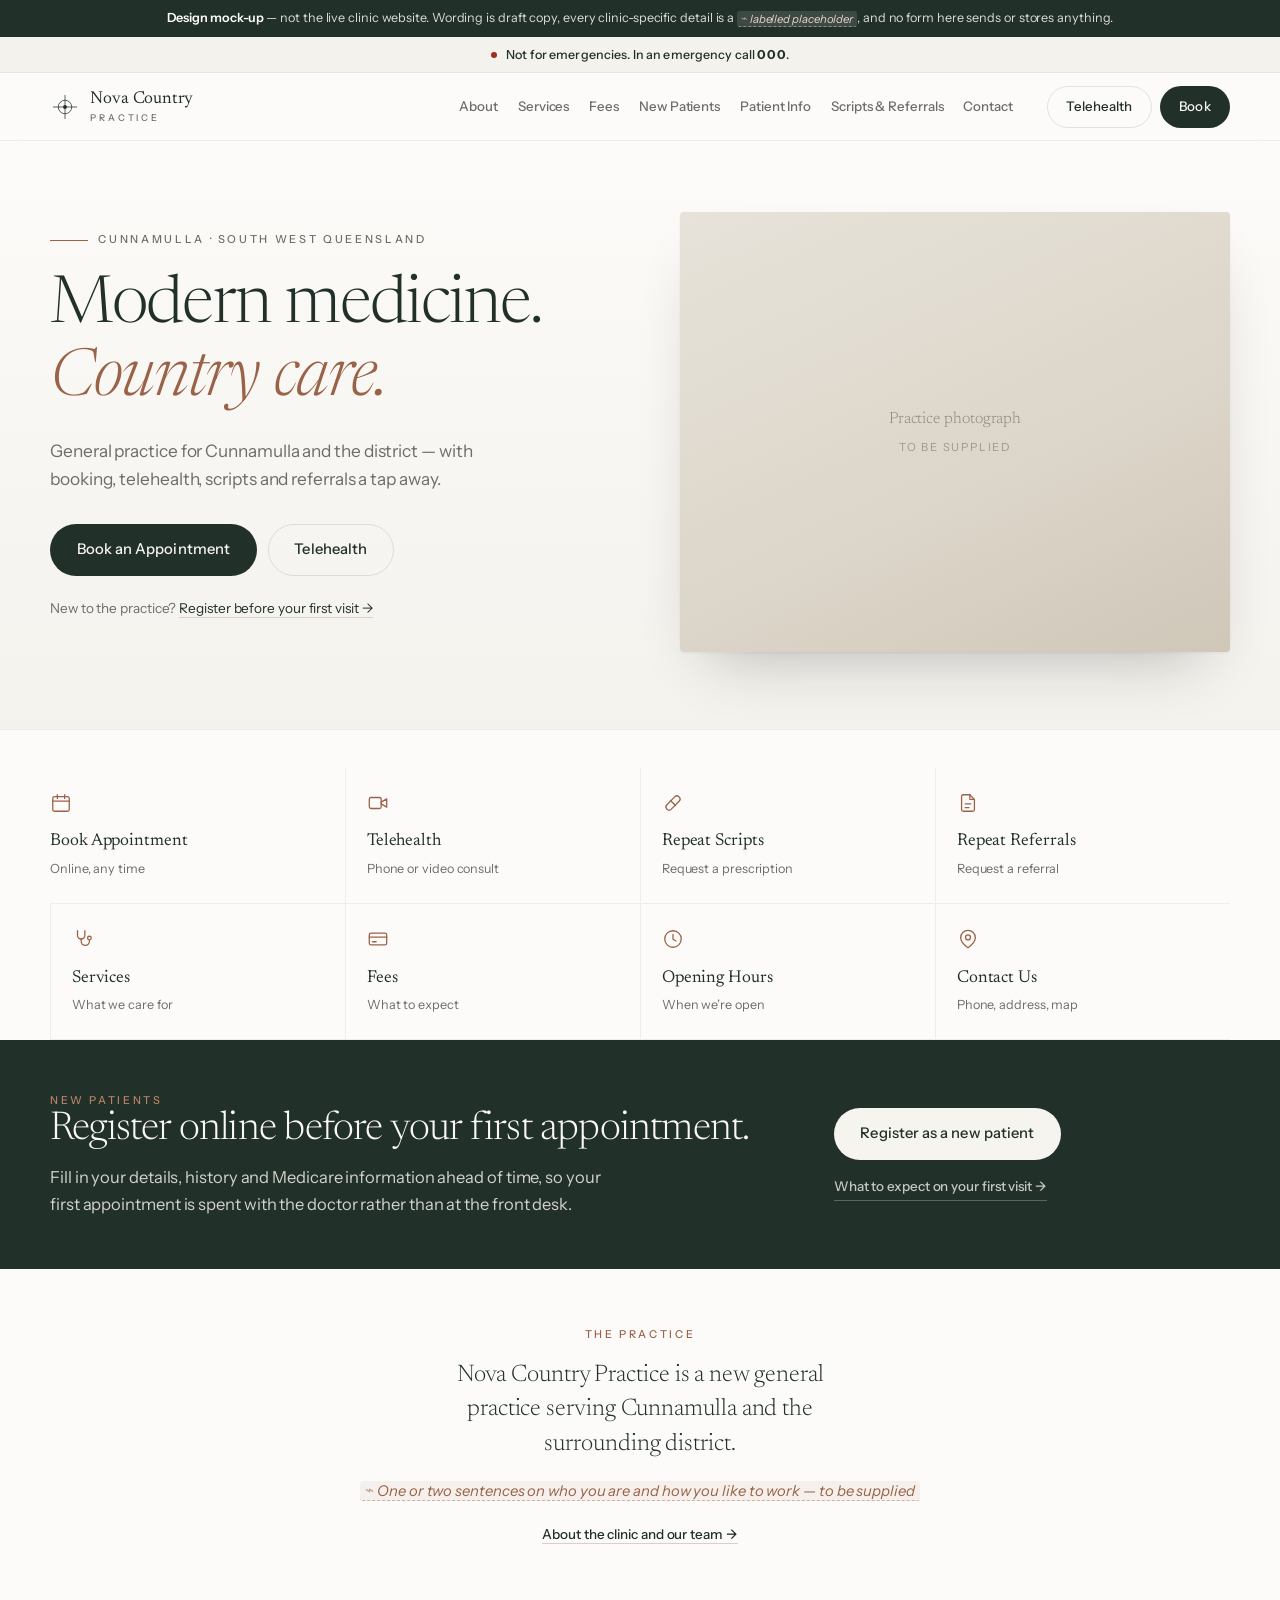
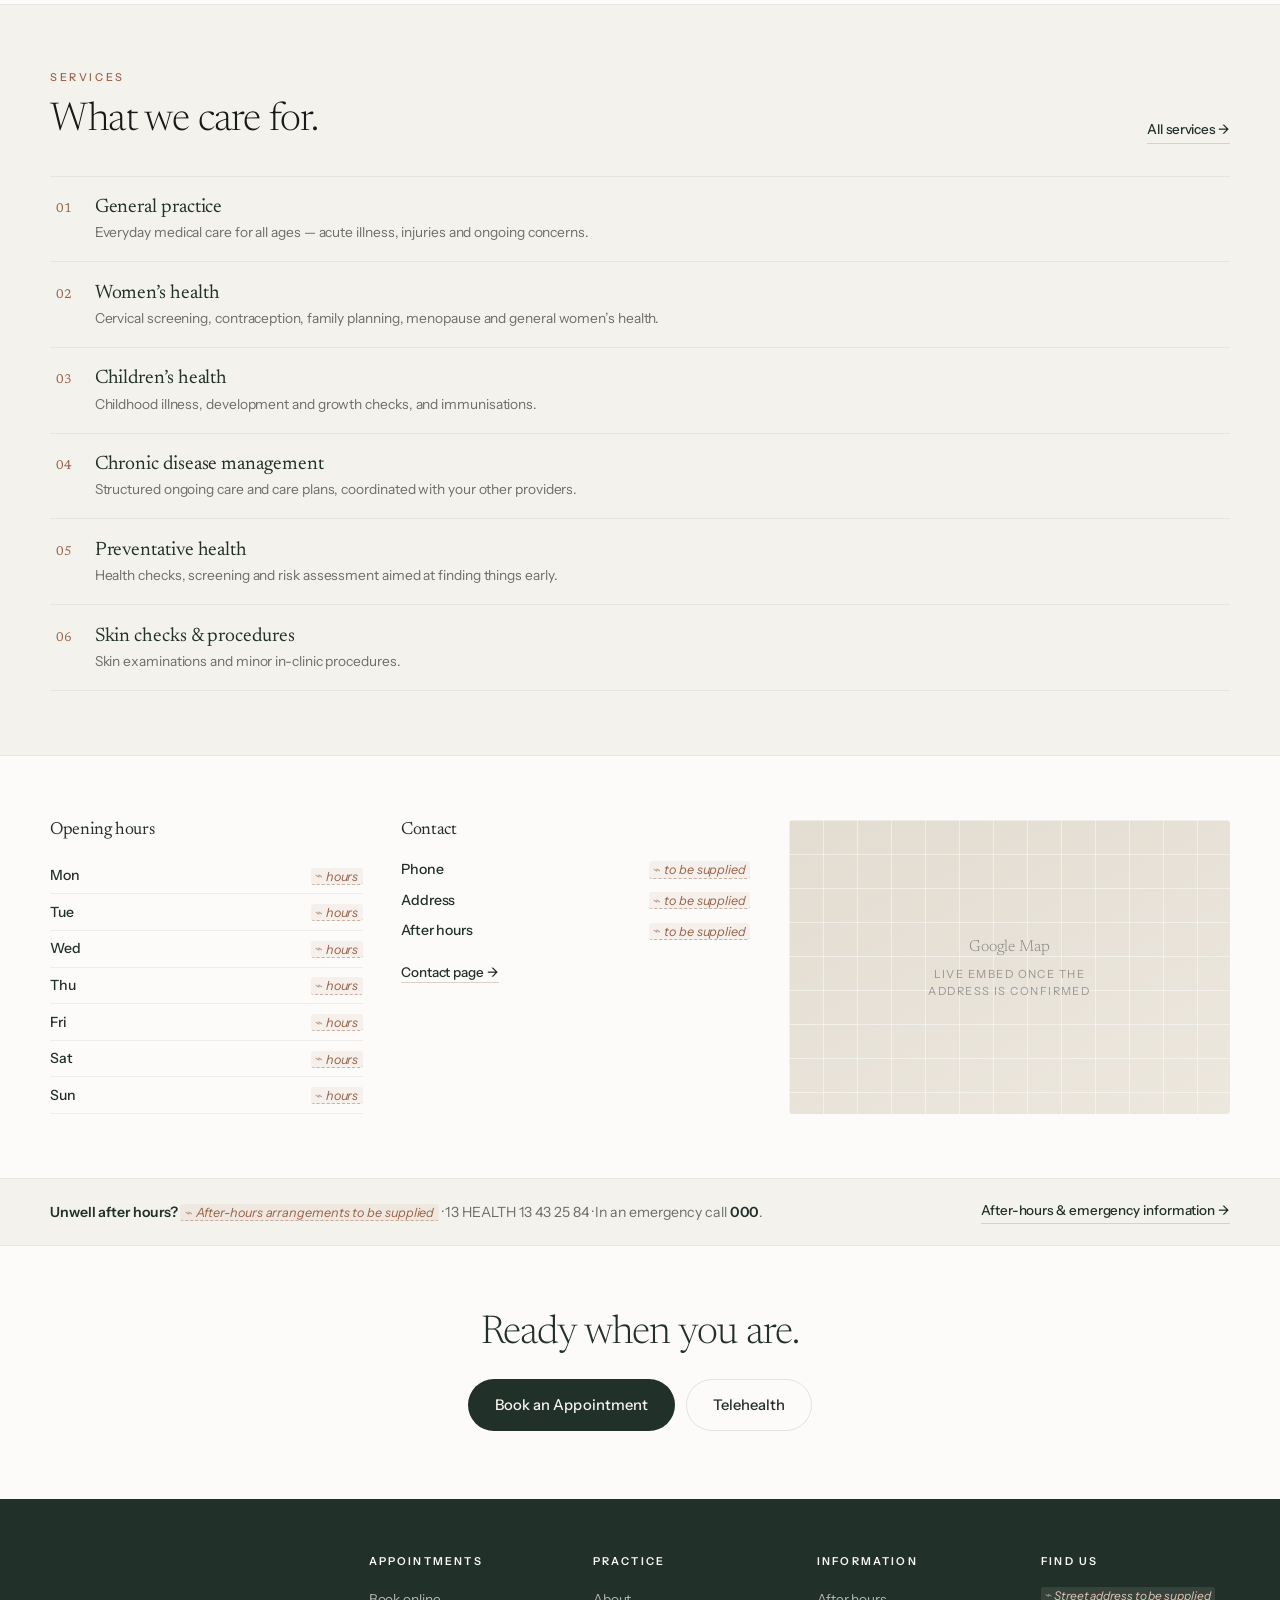
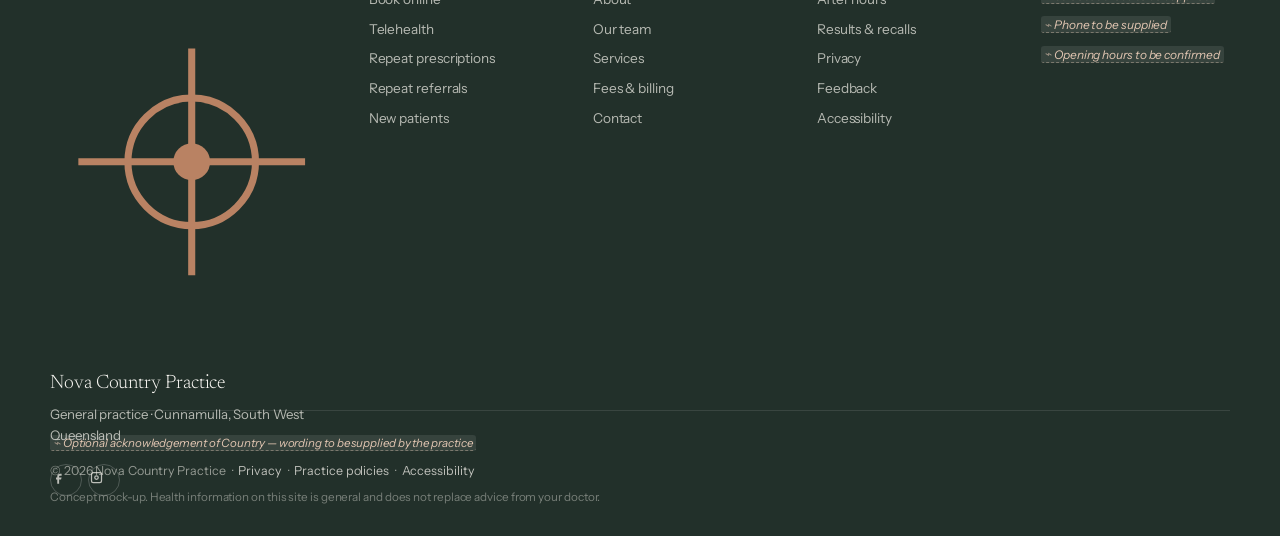
==== commit fb10c60c: "Round 2: premium refresh, shorter homepage, New Patients page, accordion patient info, AutoMed-first" ====
--- a/index.html
+++ b/index.html
@@ -8,49 +8,36 @@
 <meta name="robots" content="noindex, nofollow">
 <link rel="preconnect" href="https://fonts.googleapis.com">
 <link rel="preconnect" href="https://fonts.gstatic.com" crossorigin>
-<link href="https://fonts.googleapis.com/css2?family=Fraunces:opsz,wght@9..144,300;9..144,400;9..144,500;9..144,600&family=Karla:wght@300;400;500;600;700&display=swap" rel="stylesheet">
+<link href="https://fonts.googleapis.com/css2?family=Newsreader:ital,opsz,wght@0,6..72,200;0,6..72,300;0,6..72,400;1,6..72,300&family=Instrument+Sans:wght@400;500;600&display=swap" rel="stylesheet">
 <link rel="stylesheet" href="styles.css">
 </head>
 <body>
 <a class="skip" href="#main">Skip to content</a>
 
 <div class="demobar" role="note">
-  <strong>Design mock-up</strong> &mdash; not the live clinic website. Wording is draft copy for layout only, and every clinic-specific detail appears as a
-  <span class="ph ph--inline">labelled placeholder</span> until you supply it. Forms here do not send or store anything.
+  <strong>Design mock-up</strong> &mdash; not the live clinic website. Wording is draft copy, every clinic-specific detail is a
+  <span class="ph ph--inline">labelled placeholder</span>, and no form here sends or stores anything.
 </div>
 
 <div class="emerg" role="note">
-  <span class="dot" aria-hidden="true"></span>
-  This website is not for emergencies. In an emergency call <strong>000</strong>.
+  <span class="dot" aria-hidden="true"></span> Not for emergencies. In an emergency call <strong>000</strong>.
 </div>
 
 <header class="site">
   <div class="wrap hdr">
-    <a class="brand" href="index.html">
-      <span class="mark" aria-hidden="true">
-        <svg viewBox="0 0 44 44"><circle cx="22" cy="22" r="21" fill="none" stroke="currentColor" stroke-width="1.2"/><path d="M22 9v26M9 22h26" stroke="currentColor" stroke-width="2.4" stroke-linecap="round"/><circle cx="22" cy="22" r="6.5" fill="none" stroke="currentColor" stroke-width="1.2"/></svg>
-      </span>
-      <span class="brandtext">
-        <span class="bt1">Nova Country</span>
-        <span class="bt2">Practice</span>
-      </span>
+    <a class="brand" href="index.html" aria-label="Nova Country Practice — home">
+      <span class="mark"><svg viewBox="0 0 40 40" fill="none" aria-hidden="true"><path d="M20 4v32M4 20h32" stroke="currentColor" stroke-width="1"/><circle cx="20" cy="20" r="9" stroke="currentColor" stroke-width="1"/><circle cx="20" cy="20" r="2.6" fill="currentColor"/></svg></span>
+      <span class="brandtext"><span class="bt1">Nova Country</span><span class="bt2">Practice</span></span>
     </a>
-
-    <nav class="mainnav" aria-label="Main"><a href="index.html" class="on">Home</a><a href="about.html">About</a><a href="services.html">Services</a><a href="fees.html">Fees &amp; Billing</a><a href="patient-info.html">Patient Info</a><a href="requests.html">Scripts &amp; Referrals</a><a href="contact.html">Contact</a></nav>
-
+    <nav class="mainnav" aria-label="Main"><a href="about.html">About</a><a href="services.html">Services</a><a href="fees.html">Fees</a><a href="new-patients.html">New Patients</a><a href="patient-info.html">Patient Info</a><a href="requests.html">Scripts &amp; Referrals</a><a href="contact.html">Contact</a></nav>
     <div class="hdr-actions">
-      <div class="socials">
-        <a href="#" aria-label="Facebook (link to be supplied)"><svg viewBox="0 0 24 24" aria-hidden="true"><path d="M14 9h3V6h-3c-2.2 0-4 1.8-4 4v2H8v3h2v7h3v-7h3l1-3h-4v-2c0-.6.4-1 1-1z"/></svg></a>
-        <a href="#" aria-label="Instagram (link to be supplied)"><svg viewBox="0 0 24 24" aria-hidden="true"><path d="M7 3h10a4 4 0 0 1 4 4v10a4 4 0 0 1-4 4H7a4 4 0 0 1-4-4V7a4 4 0 0 1 4-4zm0 2a2 2 0 0 0-2 2v10c0 1.1.9 2 2 2h10a2 2 0 0 0 2-2V7a2 2 0 0 0-2-2H7zm5 3.2a3.8 3.8 0 1 1 0 7.6 3.8 3.8 0 0 1 0-7.6zm0 2a1.8 1.8 0 1 0 0 3.6 1.8 1.8 0 0 0 0-3.6zM17.5 6a1 1 0 1 1 0 2 1 1 0 0 1 0-2z"/></svg></a>
-      </div>
-      <a class="btn btn--tele" href="#">Telehealth</a>
-      <a class="btn btn--book" href="#">Book Appointment</a>
-    </div>
-
+      <a class="btn btn--ghost" href="#">Telehealth</a>
+      <a class="btn btn--solid" href="#">Book</a>
+    </div>
     <button class="burger" aria-label="Menu" aria-expanded="false"><span></span><span></span><span></span></button>
   </div>
-  <div class="mobnav" hidden><a href="index.html" class="on">Home</a><a href="about.html">About</a><a href="services.html">Services</a><a href="fees.html">Fees &amp; Billing</a><a href="patient-info.html">Patient Info</a><a href="requests.html">Scripts &amp; Referrals</a><a href="contact.html">Contact</a>
-    <div class="mobcta"><a class="btn btn--tele" href="#">Telehealth</a><a class="btn btn--book" href="#">Book Appointment</a></div>
+  <div class="mobnav" hidden><a href="about.html">About</a><a href="services.html">Services</a><a href="fees.html">Fees</a><a href="new-patients.html">New Patients</a><a href="patient-info.html">Patient Info</a><a href="requests.html">Scripts &amp; Referrals</a><a href="contact.html">Contact</a>
+    <div class="mobcta"><a class="btn btn--ghost" href="#">Telehealth</a><a class="btn btn--solid" href="#">Book Appointment</a></div>
   </div>
 </header>
 <main id="main">
@@ -59,61 +46,53 @@
   <div class="wrap hero-in">
     <div class="hero-copy">
       <p class="eyebrow"><span class="rule"></span> Cunnamulla &middot; South West Queensland</p>
-      <h1>Country general practice,<br><em>looked after properly.</em></h1>
-      <p class="lede">Booking, telehealth, repeat scripts and referrals &mdash; all in a couple of taps, so the clinic can get on with the part that matters.</p>
+      <h1>Modern medicine.<br><em>Country care.</em></h1>
+      <p class="lede">General practice for Cunnamulla and the district &mdash; with booking, telehealth, scripts and referrals a tap away.</p>
       <div class="hero-cta">
-        <a class="btn btn--book big" href="#">Book an Appointment</a>
-        <a class="btn btn--tele big" href="#">Start a Telehealth Consult</a>
-      </div>
-      <p class="hero-note">New patient? <span class="ph">New patient registration link to be connected</span></p>
+        <a class="btn btn--solid big" href="#">Book an Appointment</a>
+        <a class="btn btn--ghost big" href="#">Telehealth</a>
+      </div>
+      <p class="hero-note">New to the practice? <a href="new-patients.html">Register before your first visit &rarr;</a></p>
     </div>
     <div class="hero-art">
-      <div class="hero-img">
-        <span class="imgph">Practice photograph<br><em>to be supplied</em></span>
-      </div>
-      <div class="hero-card">
-        <p class="hc-t">Today</p>
-        <p class="hc-h"><span class="ph">Opening hours to be confirmed</span></p>
-        <p class="hc-p"><span class="ph">Phone number to be supplied</span></p>
-      </div>
-    </div>
-  </div>
-  <div class="grain" aria-hidden="true"></div>
+      <div class="hero-img"><span class="imgph">Practice photograph<br><em>to be supplied</em></span></div>
+    </div>
+  </div>
 </section>
 
 <section class="quick" aria-label="Quick links">
   <div class="wrap">
     <div class="qgrid">
-      <a class="q q--book" href="#" style="--i:0">
-        <span class="q-ico"><svg viewBox="0 0 24 24" fill="none" stroke="currentColor" stroke-width="1.5" stroke-linecap="round" stroke-linejoin="round" aria-hidden="true"><rect x="3" y="5" width="18" height="16" rx="2"/><path d="M3 10h18M8 3v4M16 3v4"/><circle cx="12" cy="15" r="1.6" fill="currentColor" stroke="none"/></svg></span>
+      <a class="q" href="#">
+        <span class="q-ico"><svg viewBox="0 0 24 24" fill="none" stroke="currentColor" stroke-width="1.4" stroke-linecap="round" stroke-linejoin="round" aria-hidden="true"><rect x="3" y="5" width="18" height="16" rx="2"/><path d="M3 10h18M8 3v4M16 3v4"/></svg></span>
         <span class="q-t">Book Appointment</span>
         <span class="q-s">Online, any time</span>
-      </a><a class="q q--tele" href="#" style="--i:1">
-        <span class="q-ico"><svg viewBox="0 0 24 24" fill="none" stroke="currentColor" stroke-width="1.5" stroke-linecap="round" stroke-linejoin="round" aria-hidden="true"><rect x="2.5" y="6" width="13" height="12" rx="2"/><path d="M15.5 11l6-3.5v9l-6-3.5z"/></svg></span>
+      </a><a class="q" href="#">
+        <span class="q-ico"><svg viewBox="0 0 24 24" fill="none" stroke="currentColor" stroke-width="1.4" stroke-linecap="round" stroke-linejoin="round" aria-hidden="true"><rect x="2.5" y="6" width="13" height="12" rx="2"/><path d="M15.5 11l6-3.5v9l-6-3.5z"/></svg></span>
         <span class="q-t">Telehealth</span>
         <span class="q-s">Phone or video consult</span>
-      </a><a class="q q--script" href="requests.html#scripts" style="--i:2">
-        <span class="q-ico"><svg viewBox="0 0 24 24" fill="none" stroke="currentColor" stroke-width="1.5" stroke-linecap="round" stroke-linejoin="round" aria-hidden="true"><rect x="2.6" y="8.6" width="18.8" height="6.8" rx="3.4" transform="rotate(-45 12 12)"/><path d="M9.2 9.2l5.6 5.6"/></svg></span>
+      </a><a class="q" href="requests.html#scripts">
+        <span class="q-ico"><svg viewBox="0 0 24 24" fill="none" stroke="currentColor" stroke-width="1.4" stroke-linecap="round" stroke-linejoin="round" aria-hidden="true"><rect x="2.6" y="8.6" width="18.8" height="6.8" rx="3.4" transform="rotate(-45 12 12)"/><path d="M9.2 9.2l5.6 5.6"/></svg></span>
         <span class="q-t">Repeat Scripts</span>
         <span class="q-s">Request a prescription</span>
-      </a><a class="q q--ref" href="requests.html#referrals" style="--i:3">
-        <span class="q-ico"><svg viewBox="0 0 24 24" fill="none" stroke="currentColor" stroke-width="1.5" stroke-linecap="round" stroke-linejoin="round" aria-hidden="true"><path d="M14 3H7a2 2 0 0 0-2 2v14a2 2 0 0 0 2 2h10a2 2 0 0 0 2-2V8z"/><path d="M14 3v5h5M9 13h6M9 17h4"/></svg></span>
+      </a><a class="q" href="requests.html#referrals">
+        <span class="q-ico"><svg viewBox="0 0 24 24" fill="none" stroke="currentColor" stroke-width="1.4" stroke-linecap="round" stroke-linejoin="round" aria-hidden="true"><path d="M14 3H7a2 2 0 0 0-2 2v14a2 2 0 0 0 2 2h10a2 2 0 0 0 2-2V8z"/><path d="M14 3v5h5M9 13h6M9 17h4"/></svg></span>
         <span class="q-t">Repeat Referrals</span>
         <span class="q-s">Request a referral</span>
-      </a><a class="q q--serv" href="services.html" style="--i:4">
-        <span class="q-ico"><svg viewBox="0 0 24 24" fill="none" stroke="currentColor" stroke-width="1.5" stroke-linecap="round" stroke-linejoin="round" aria-hidden="true"><path d="M6 3v5a4 4 0 0 0 8 0V3"/><path d="M6 3H4.5M14 3h1.5M10 12v2.5a4.5 4.5 0 0 0 9 0V13"/><circle cx="19" cy="11" r="2"/></svg></span>
+      </a><a class="q" href="services.html">
+        <span class="q-ico"><svg viewBox="0 0 24 24" fill="none" stroke="currentColor" stroke-width="1.4" stroke-linecap="round" stroke-linejoin="round" aria-hidden="true"><path d="M6 3v5a4 4 0 0 0 8 0V3"/><path d="M10 12v2.5a4.5 4.5 0 0 0 9 0V13"/><circle cx="19" cy="11" r="2"/></svg></span>
         <span class="q-t">Services</span>
         <span class="q-s">What we care for</span>
-      </a><a class="q q--fees" href="fees.html" style="--i:5">
-        <span class="q-ico"><svg viewBox="0 0 24 24" fill="none" stroke="currentColor" stroke-width="1.5" stroke-linecap="round" stroke-linejoin="round" aria-hidden="true"><rect x="2.5" y="5.5" width="19" height="13" rx="2"/><path d="M2.5 10h19"/><path d="M6 15h4"/></svg></span>
-        <span class="q-t">Fees &amp; Billing</span>
+      </a><a class="q" href="fees.html">
+        <span class="q-ico"><svg viewBox="0 0 24 24" fill="none" stroke="currentColor" stroke-width="1.4" stroke-linecap="round" stroke-linejoin="round" aria-hidden="true"><rect x="2.5" y="5.5" width="19" height="13" rx="2"/><path d="M2.5 10h19M6 15h4"/></svg></span>
+        <span class="q-t">Fees</span>
         <span class="q-s">What to expect</span>
-      </a><a class="q q--hours" href="contact.html#hours" style="--i:6">
-        <span class="q-ico"><svg viewBox="0 0 24 24" fill="none" stroke="currentColor" stroke-width="1.5" stroke-linecap="round" stroke-linejoin="round" aria-hidden="true"><circle cx="12" cy="12" r="9"/><path d="M12 7v5.2l3.2 2"/></svg></span>
+      </a><a class="q" href="contact.html#hours">
+        <span class="q-ico"><svg viewBox="0 0 24 24" fill="none" stroke="currentColor" stroke-width="1.4" stroke-linecap="round" stroke-linejoin="round" aria-hidden="true"><circle cx="12" cy="12" r="9"/><path d="M12 7v5.2l3.2 2"/></svg></span>
         <span class="q-t">Opening Hours</span>
         <span class="q-s">When we&rsquo;re open</span>
-      </a><a class="q q--contact" href="contact.html" style="--i:7">
-        <span class="q-ico"><svg viewBox="0 0 24 24" fill="none" stroke="currentColor" stroke-width="1.5" stroke-linecap="round" stroke-linejoin="round" aria-hidden="true"><path d="M20 10.5c0 5.2-8 11-8 11s-8-5.8-8-11a8 8 0 1 1 16 0z"/><circle cx="12" cy="10.3" r="2.7"/></svg></span>
+      </a><a class="q" href="contact.html">
+        <span class="q-ico"><svg viewBox="0 0 24 24" fill="none" stroke="currentColor" stroke-width="1.4" stroke-linecap="round" stroke-linejoin="round" aria-hidden="true"><path d="M20 10.5c0 5.2-8 11-8 11s-8-5.8-8-11a8 8 0 1 1 16 0z"/><circle cx="12" cy="10.3" r="2.7"/></svg></span>
         <span class="q-t">Contact Us</span>
         <span class="q-s">Phone, address, map</span>
       </a>
@@ -121,152 +100,105 @@
   </div>
 </section>
 
-<section class="intro">
-  <div class="wrap two">
-    <div class="two-l">
-      <p class="kicker">The practice</p>
-      <h2>A modern clinic built for the bush.</h2>
-    </div>
-    <div class="two-r">
-      <p class="big">Nova Country Practice is a new general practice serving Cunnamulla and the surrounding district.</p>
-      <p><span class="ph">Two or three paragraphs about the practice — who you are, why you opened, how you like to work — to be supplied</span></p>
-      <p><span class="ph">Practice ownership, accreditation status and any teaching/training affiliations — to be supplied</span></p>
-      <a class="tlink" href="about.html">More about the clinic <em>&rarr;</em></a>
-    </div>
-  </div>
-</section>
-
-<section class="services" id="services">
+<section class="band newpt">
+  <div class="wrap npt">
+    <div class="npt-l">
+      <p class="kicker">New patients</p>
+      <h2>Register online before your first appointment.</h2>
+      <p>Fill in your details, history and Medicare information ahead of time, so your first appointment is spent with the doctor rather than at the front desk.</p>
+    </div>
+    <div class="npt-r">
+      <a class="btn btn--solid big" href="#">Register as a new patient</a>
+      <a class="tlink" href="new-patients.html">What to expect on your first visit &rarr;</a>
+    </div>
+  </div>
+</section>
+
+<section class="pad intro">
+  <div class="wrap narrow center">
+    <p class="kicker">The practice</p>
+    <p class="statement">Nova Country Practice is a new general practice serving Cunnamulla and the surrounding district.</p>
+    <p class="muted"><span class="ph">One or two sentences on who you are and how you like to work — to be supplied</span></p>
+    <a class="tlink" href="about.html">About the clinic and our team &rarr;</a>
+  </div>
+</section>
+
+<section class="pad alt">
   <div class="wrap">
     <div class="sechead">
-      <div>
-        <p class="kicker">Services</p>
-        <h2>Rural general practice, end to end.</h2>
-      </div>
-      <a class="tlink" href="services.html">All services <em>&rarr;</em></a>
-    </div>
-    <div class="svcgrid">
-      <article class="svc" style="--i:0">
-        <span class="svc-n">01</span>
-        <h3>General practice</h3>
-        <p>Everyday medical care for all ages &mdash; acute illness, injuries, ongoing concerns and the things you&rsquo;ve been putting off.</p>
-        <span class="svc-more">Read more <em>&rarr;</em></span>
-      </article>
-      <article class="svc" style="--i:1">
-        <span class="svc-n">02</span>
-        <h3>Women&rsquo;s health</h3>
-        <p>Cervical screening, contraception, family planning, menopause and general women&rsquo;s health care.</p>
-        <span class="svc-more">Read more <em>&rarr;</em></span>
-      </article>
-      <article class="svc" style="--i:2">
-        <span class="svc-n">03</span>
-        <h3>Children&rsquo;s health</h3>
-        <p>Childhood illness, development and growth checks, and immunisations for babies and kids.</p>
-        <span class="svc-more">Read more <em>&rarr;</em></span>
-      </article>
-      <article class="svc" style="--i:3">
-        <span class="svc-n">04</span>
-        <h3>Chronic disease management</h3>
-        <p>Structured, ongoing care and care plans for long-term conditions, coordinated with your other providers.</p>
-        <span class="svc-more">Read more <em>&rarr;</em></span>
-      </article>
-      <article class="svc" style="--i:4">
-        <span class="svc-n">05</span>
-        <h3>Preventative health</h3>
-        <p>Health checks, screening and risk assessment aimed at finding things early.</p>
-        <span class="svc-more">Read more <em>&rarr;</em></span>
-      </article>
-      <article class="svc" style="--i:5">
-        <span class="svc-n">06</span>
-        <h3>Skin checks &amp; procedures</h3>
-        <p>Skin examinations and minor in-clinic procedures.</p>
-        <span class="svc-more">Read more <em>&rarr;</em></span>
-      </article></div>
-    <p class="secnote">Services shown are drawn from your brief. The grid is built so a new service is one entry in the admin &mdash; no redesign, no developer.</p>
-  </div>
-</section>
-
-<section class="requests">
-  <div class="wrap two">
-    <div class="two-l">
-      <p class="kicker">Between appointments</p>
-      <h2>Scripts &amp; referrals, requested online.</h2>
-      <p>Secure request forms with the consent and acknowledgement wording built in &mdash; every request goes to the practice for clinician review.</p>
-      <div class="reqbtns">
-        <a class="btn btn--outline" href="requests.html#scripts">Repeat prescription request</a>
-        <a class="btn btn--outline" href="requests.html#referrals">Repeat referral request</a>
-      </div>
-    </div>
-    <div class="two-r">
-      <div class="notice">
-        <h4>Every request is reviewed</h4>
-        <p>Requests submitted through this website are <strong>not automatically approved</strong>. All requests are subject to review by a clinician, may require an appointment, and are not appropriate for urgent needs.</p>
-        <p class="tiny">Please allow <span class="ph">turnaround time, e.g. 2 business days — to be confirmed</span> and do not use these forms if you need something urgently.</p>
-      </div>
-    </div>
-  </div>
-</section>
-
-<section class="visit">
-  <div class="wrap">
-    <div class="sechead"><div><p class="kicker">Visiting us</p><h2>Hours, location and getting here.</h2></div></div>
-    <div class="visitgrid">
-      <div class="vcard">
-        <h3>Opening hours</h3>
-        <table class="hours">
-          <tr><th>Monday</th><td><span class="ph">hours</span></td></tr><tr><th>Tuesday</th><td><span class="ph">hours</span></td></tr><tr><th>Wednesday</th><td><span class="ph">hours</span></td></tr><tr><th>Thursday</th><td><span class="ph">hours</span></td></tr><tr><th>Friday</th><td><span class="ph">hours</span></td></tr><tr><th>Saturday</th><td><span class="ph">hours</span></td></tr><tr><th>Sunday</th><td><span class="ph">hours</span></td></tr>
-        </table>
-        <p class="tiny">Public holidays: <span class="ph">to be confirmed</span></p>
-      </div>
-      <div class="vcard">
-        <h3>Contact</h3>
-        <dl class="dl">
-          <dt>Phone</dt><dd><span class="ph">to be supplied</span></dd>
-          <dt>Address</dt><dd><span class="ph">street address to be supplied</span></dd>
-          <dt>Postal</dt><dd><span class="ph">to be supplied</span></dd>
-          <dt>Practice email</dt><dd><span class="ph">to be supplied</span></dd>
-        </dl>
-        <a class="tlink" href="contact.html">Contact page <em>&rarr;</em></a>
-      </div>
-      <div class="vcard vcard--map">
-        <div class="mapph">
-          <span>Google Map<br><em>live embed appears here once the practice address is confirmed</em></span>
-        </div>
-      </div>
-    </div>
-  </div>
-</section>
-
-<section class="afterhours">
-  <div class="wrap two">
-    <div class="two-l"><p class="kicker">Outside our hours</p><h2>After hours &amp; emergencies.</h2></div>
-    <div class="two-r ahgrid">
-      <div class="ah">
-        <h4>Emergency</h4>
-        <p class="ahbig">Call <strong>000</strong></p>
-        <p>For chest pain, difficulty breathing, severe bleeding, sudden weakness or any life-threatening problem &mdash; call an ambulance or go to the nearest emergency department.</p>
-      </div>
-      <div class="ah">
-        <h4>After hours care</h4>
-        <p><span class="ph">After-hours arrangements — local hospital, on-call service or after-hours provider — to be supplied</span></p>
-        <p class="tiny"><span class="ph">After-hours contact number to be supplied</span></p>
-      </div>
-      <div class="ah">
-        <h4>Health advice</h4>
-        <p>13 HEALTH (13 43 25 84) is Queensland Health&rsquo;s 24-hour telephone health advice line.</p>
-        <p class="tiny"><span class="ph">Confirm which advice lines you want listed</span></p>
-      </div>
-    </div>
+      <div><p class="kicker">Services</p><h2>What we care for.</h2></div>
+      <a class="tlink" href="services.html">All services &rarr;</a>
+    </div>
+    <div class="srows">
+      <a class="srow" href="services.html">
+        <span class="srow-n">01</span>
+        <span class="srow-b"><span class="srow-t">General practice</span><span class="srow-d">Everyday medical care for all ages &mdash; acute illness, injuries and ongoing concerns.</span></span>
+        <span class="srow-a" aria-hidden="true">&rarr;</span>
+      </a>
+      <a class="srow" href="services.html">
+        <span class="srow-n">02</span>
+        <span class="srow-b"><span class="srow-t">Women&rsquo;s health</span><span class="srow-d">Cervical screening, contraception, family planning, menopause and general women&rsquo;s health.</span></span>
+        <span class="srow-a" aria-hidden="true">&rarr;</span>
+      </a>
+      <a class="srow" href="services.html">
+        <span class="srow-n">03</span>
+        <span class="srow-b"><span class="srow-t">Children&rsquo;s health</span><span class="srow-d">Childhood illness, development and growth checks, and immunisations.</span></span>
+        <span class="srow-a" aria-hidden="true">&rarr;</span>
+      </a>
+      <a class="srow" href="services.html">
+        <span class="srow-n">04</span>
+        <span class="srow-b"><span class="srow-t">Chronic disease management</span><span class="srow-d">Structured ongoing care and care plans, coordinated with your other providers.</span></span>
+        <span class="srow-a" aria-hidden="true">&rarr;</span>
+      </a>
+      <a class="srow" href="services.html">
+        <span class="srow-n">05</span>
+        <span class="srow-b"><span class="srow-t">Preventative health</span><span class="srow-d">Health checks, screening and risk assessment aimed at finding things early.</span></span>
+        <span class="srow-a" aria-hidden="true">&rarr;</span>
+      </a>
+      <a class="srow" href="services.html">
+        <span class="srow-n">06</span>
+        <span class="srow-b"><span class="srow-t">Skin checks &amp; procedures</span><span class="srow-d">Skin examinations and minor in-clinic procedures.</span></span>
+        <span class="srow-a" aria-hidden="true">&rarr;</span>
+      </a></div>
+  </div>
+</section>
+
+<section class="pad">
+  <div class="wrap essentials">
+    <div class="ecol">
+      <h3 id="hours">Opening hours</h3>
+      <table class="hours">
+        <tr><th>Mon</th><td><span class="ph">hours</span></td></tr><tr><th>Tue</th><td><span class="ph">hours</span></td></tr><tr><th>Wed</th><td><span class="ph">hours</span></td></tr><tr><th>Thu</th><td><span class="ph">hours</span></td></tr><tr><th>Fri</th><td><span class="ph">hours</span></td></tr><tr><th>Sat</th><td><span class="ph">hours</span></td></tr><tr><th>Sun</th><td><span class="ph">hours</span></td></tr>
+      </table>
+    </div>
+    <div class="ecol">
+      <h3>Contact</h3>
+      <dl class="dl">
+        <dt>Phone</dt><dd><span class="ph">to be supplied</span></dd>
+        <dt>Address</dt><dd><span class="ph">to be supplied</span></dd>
+        <dt>After hours</dt><dd><span class="ph">to be supplied</span></dd>
+      </dl>
+      <a class="tlink" href="contact.html">Contact page &rarr;</a>
+    </div>
+    <div class="ecol ecol--map">
+      <div class="mapph"><span>Google Map<br><em>live embed once the address is confirmed</em></span></div>
+    </div>
+  </div>
+</section>
+
+<section class="urgent">
+  <div class="wrap urgent-in">
+    <p><strong>Unwell after hours?</strong> <span class="ph">After-hours arrangements to be supplied</span> &middot; 13 HEALTH 13 43 25 84 &middot; In an emergency call <strong class="red">000</strong>.</p>
+    <a class="tlink" href="patient-info.html#afterhours">After-hours &amp; emergency information &rarr;</a>
   </div>
 </section>
 
 <section class="cta">
   <div class="wrap ctain">
     <h2>Ready when you are.</h2>
-    <p>Book online any time, or call the practice during opening hours.</p>
     <div class="hero-cta">
-      <a class="btn btn--book big" href="#">Book an Appointment</a>
-      <a class="btn btn--tele big" href="#">Telehealth</a>
+      <a class="btn btn--solid big" href="#">Book an Appointment</a>
+      <a class="btn btn--ghost big" href="#">Telehealth</a>
     </div>
   </div>
 </section>
@@ -276,50 +208,48 @@
   <div class="wrap">
     <div class="fgrid">
       <div class="fcol fbrand">
-        <span class="mark" aria-hidden="true"><svg viewBox="0 0 44 44"><circle cx="22" cy="22" r="21" fill="none" stroke="currentColor" stroke-width="1.2"/><path d="M22 9v26M9 22h26" stroke="currentColor" stroke-width="2.4" stroke-linecap="round"/><circle cx="22" cy="22" r="6.5" fill="none" stroke="currentColor" stroke-width="1.2"/></svg></span>
+        <span class="mark"><svg viewBox="0 0 40 40" fill="none" aria-hidden="true"><path d="M20 4v32M4 20h32" stroke="currentColor" stroke-width="1"/><circle cx="20" cy="20" r="9" stroke="currentColor" stroke-width="1"/><circle cx="20" cy="20" r="2.6" fill="currentColor"/></svg></span>
         <p class="fname">Nova Country Practice</p>
         <p class="fsub">General practice &middot; Cunnamulla, South West Queensland</p>
-        <div class="socials socials--f">
+        <div class="socials">
           <a href="#" aria-label="Facebook (link to be supplied)"><svg viewBox="0 0 24 24" aria-hidden="true"><path d="M14 9h3V6h-3c-2.2 0-4 1.8-4 4v2H8v3h2v7h3v-7h3l1-3h-4v-2c0-.6.4-1 1-1z"/></svg></a>
           <a href="#" aria-label="Instagram (link to be supplied)"><svg viewBox="0 0 24 24" aria-hidden="true"><path d="M7 3h10a4 4 0 0 1 4 4v10a4 4 0 0 1-4 4H7a4 4 0 0 1-4-4V7a4 4 0 0 1 4-4zm0 2a2 2 0 0 0-2 2v10c0 1.1.9 2 2 2h10a2 2 0 0 0 2-2V7a2 2 0 0 0-2-2H7zm5 3.2a3.8 3.8 0 1 1 0 7.6 3.8 3.8 0 0 1 0-7.6zm0 2a1.8 1.8 0 1 0 0 3.6 1.8 1.8 0 0 0 0-3.6zM17.5 6a1 1 0 1 1 0 2 1 1 0 0 1 0-2z"/></svg></a>
         </div>
       </div>
       <div class="fcol">
         <h4>Appointments</h4>
-        <a href="#">Book online</a>
-        <a href="#">Telehealth</a>
-        <a href="requests.html">Repeat prescriptions</a>
-        <a href="requests.html">Repeat referrals</a>
-        <a href="patient-info.html#cancel">Cancellations</a>
+        <a href="#">Book online</a><a href="#">Telehealth</a>
+        <a href="requests.html">Repeat prescriptions</a><a href="requests.html">Repeat referrals</a>
+        <a href="new-patients.html">New patients</a>
       </div>
       <div class="fcol">
         <h4>Practice</h4>
-        <a href="about.html">About the clinic</a>
-        <a href="about.html#team">Our team</a>
-        <a href="services.html">Services</a>
-        <a href="fees.html">Fees &amp; billing</a>
-        <a href="patient-info.html#new">New patients</a>
+        <a href="about.html">About</a><a href="about.html#team">Our team</a>
+        <a href="services.html">Services</a><a href="fees.html">Fees &amp; billing</a>
+        <a href="contact.html">Contact</a>
       </div>
       <div class="fcol">
         <h4>Information</h4>
         <a href="patient-info.html#afterhours">After hours</a>
         <a href="patient-info.html#results">Results &amp; recalls</a>
-        <a href="patient-info.html#privacy">Privacy &amp; confidentiality</a>
-        <a href="patient-info.html#feedback">Feedback &amp; complaints</a>
+        <a href="patient-info.html#privacy">Privacy</a>
+        <a href="patient-info.html#feedback">Feedback</a>
         <a href="patient-info.html#access">Accessibility</a>
       </div>
       <div class="fcol">
         <h4>Find us</h4>
         <p class="fline"><span class="ph">Street address to be supplied</span></p>
         <p class="fline"><span class="ph">Phone to be supplied</span></p>
-        <p class="fline"><span class="ph">Fax / practice email to be supplied</span></p>
         <p class="fline"><span class="ph">Opening hours to be confirmed</span></p>
       </div>
     </div>
     <div class="fbot">
       <p class="ack"><span class="ph">Optional acknowledgement of Country — wording to be supplied by the practice</span></p>
-      <p class="fmeta">&copy; <span class="yr">2026</span> Nova Country Practice &middot; <a href="patient-info.html#privacy">Privacy policy</a> &middot; <a href="patient-info.html#policies">Practice policies</a> &middot; <a href="patient-info.html#access">Accessibility</a></p>
-      <p class="fmeta small">Concept mock-up. Health information on this site is general in nature and does not replace advice from your doctor.</p>
+      <p class="fmeta">&copy; <span class="yr">2026</span> Nova Country Practice &nbsp;&middot;&nbsp;
+        <a href="patient-info.html#privacy">Privacy</a> &nbsp;&middot;&nbsp;
+        <a href="patient-info.html#policies">Practice policies</a> &nbsp;&middot;&nbsp;
+        <a href="patient-info.html#access">Accessibility</a></p>
+      <p class="fmeta small">Concept mock-up. Health information on this site is general and does not replace advice from your doctor.</p>
     </div>
   </div>
 </footer>
--- a/styles.css
+++ b/styles.css
@@ -1,417 +1,427 @@
-/* Nova Country Practice — concept mock-up
-   Palette: bone / sand / clay / eucalypt. Type: Fraunces + Karla. */
+/* Nova Country Practice — concept mock-up, round 2
+   Premium/modern refresh: cooler neutrals, deep eucalypt primary, clay as a
+   small accent only. Type: Newsreader (display) + Instrument Sans (body). */
 
 :root{
-  --bone:#FBF7F1;
-  --sand:#F0E7DA;
-  --sand-2:#E4D7C6;
-  --clay:#B0603C;
-  --clay-dk:#8F4A2B;
-  --euc:#2C3A31;
-  --euc-2:#3F5348;
-  --sage:#7E9080;
-  --ink:#20261F;
-  --muted:#6E6659;
-  --line:rgba(44,58,49,.14);
-  --line-2:rgba(44,58,49,.08);
+  --paper:#FCFBF9;
+  --mist:#F4F2ED;
+  --stone:#E7E3DA;
+  --stone-2:#D8D2C6;
+  --deep:#22302A;          /* primary: deep eucalypt */
+  --deep-2:#2E3F37;
+  --ink:#171A18;
+  --muted:#6C6E68;
+  --clay:#9A6247;          /* accent, used sparingly */
+  --clay-lt:#B98263;
+  --line:rgba(23,26,24,.11);
+  --line-2:rgba(23,26,24,.06);
   --white:#fff;
-  --shadow:0 1px 2px rgba(44,58,49,.05), 0 8px 24px -12px rgba(44,58,49,.18);
-  --shadow-lg:0 2px 4px rgba(44,58,49,.05), 0 24px 60px -24px rgba(44,58,49,.28);
-  --r:14px;
-  --maxw:1220px;
-  --serif:"Fraunces",Georgia,"Times New Roman",serif;
-  --sans:"Karla","Helvetica Neue",Helvetica,sans-serif;
+  --red:#A32C22;
+  --sh-sm:0 1px 2px rgba(23,26,24,.04);
+  --sh:0 1px 2px rgba(23,26,24,.04), 0 12px 32px -18px rgba(23,26,24,.22);
+  --sh-lg:0 1px 3px rgba(23,26,24,.05), 0 30px 60px -30px rgba(23,26,24,.3);
+  --r:10px;
+  --maxw:1180px;
+  --serif:"Newsreader",Georgia,"Times New Roman",serif;
+  --sans:"Instrument Sans","Helvetica Neue",Helvetica,Arial,sans-serif;
 }
 
 *,*::before,*::after{box-sizing:border-box}
-html{-webkit-text-size-adjust:100%;scroll-behavior:smooth;scroll-padding-top:120px}
+html{-webkit-text-size-adjust:100%;scroll-behavior:smooth;scroll-padding-top:118px}
 body{
-  margin:0;background:var(--bone);color:var(--ink);
-  font-family:var(--sans);font-size:17px;line-height:1.65;font-weight:400;
-  -webkit-font-smoothing:antialiased;
+  margin:0;background:var(--paper);color:var(--ink);
+  font-family:var(--sans);font-size:16.5px;line-height:1.62;font-weight:400;
+  letter-spacing:-.005em;-webkit-font-smoothing:antialiased;
 }
 img{max-width:100%;display:block}
 a{color:inherit}
-h1,h2,h3,h4{font-family:var(--serif);font-weight:400;letter-spacing:-.015em;line-height:1.08;margin:0}
-h1{font-size:clamp(2.6rem,6.4vw,4.6rem)}
-h2{font-size:clamp(1.9rem,3.6vw,2.9rem)}
-h3{font-size:1.32rem;line-height:1.25}
-h4{font-size:1.05rem;letter-spacing:0}
+h1,h2,h3,h4{font-family:var(--serif);font-weight:300;letter-spacing:-.02em;line-height:1.1;margin:0}
+h1{font-size:clamp(2.5rem,5.6vw,4.1rem)}
+h2{font-size:clamp(1.75rem,3.1vw,2.5rem)}
+h3{font-size:1.22rem;line-height:1.25;font-weight:400}
+h4{font-size:1rem;letter-spacing:0;font-weight:400}
 p{margin:0 0 1em}
-em{font-style:italic}
-.wrap{width:min(100% - 2.6rem,var(--maxw));margin-inline:auto}
-
-.skip{position:absolute;left:-9999px;top:0;background:var(--euc);color:var(--bone);padding:.7rem 1.1rem;z-index:200;border-radius:0 0 8px 0}
+.wrap{width:min(100% - 2.5rem,var(--maxw));margin-inline:auto}
+.narrow{width:min(100% - 2.5rem,780px)}
+.center{text-align:center}
+.muted{color:var(--muted)}
+.tiny{font-size:.8rem;color:var(--muted);line-height:1.55}
+.red{color:var(--red)}
+
+.skip{position:absolute;left:-9999px;top:0;background:var(--deep);color:var(--paper);padding:.7rem 1.1rem;z-index:200}
 .skip:focus{left:0}
-:focus-visible{outline:2.5px solid var(--clay);outline-offset:3px;border-radius:3px}
+:focus-visible{outline:2px solid var(--clay);outline-offset:3px;border-radius:2px}
 
 /* ---------- placeholder chips ---------- */
 .ph{
-  display:inline;background:rgba(176,96,60,.09);color:var(--clay-dk);
-  border-bottom:1.5px dashed rgba(176,96,60,.5);
-  padding:.06em .38em;border-radius:4px;
-  font-size:.9em;font-style:italic;letter-spacing:.01em;
-}
-.ph::before{content:"⌁ ";font-style:normal;opacity:.65}
-.ph--inline{background:rgba(176,96,60,.14)}
+  display:inline;background:rgba(154,98,71,.07);color:var(--clay);
+  border-bottom:1px dashed rgba(154,98,71,.45);
+  padding:.05em .34em;border-radius:3px;
+  font-size:.9em;font-style:italic;
+}
+.ph::before{content:"⌁ ";font-style:normal;opacity:.6}
+.ph--inline{background:rgba(255,255,255,.14)}
 
 /* ---------- top bars ---------- */
-.demobar{
-  background:var(--euc);color:#E7DFD2;font-size:.83rem;line-height:1.55;
-  padding:.62rem 1.3rem;text-align:center;letter-spacing:.005em;
-}
-.demobar strong{color:var(--white);font-weight:700}
-.demobar .ph{background:rgba(255,255,255,.13);color:#F0DCCB;border-bottom-color:rgba(240,220,203,.55)}
-.emerg{
-  background:var(--sand-2);color:var(--euc);font-size:.82rem;font-weight:500;
-  padding:.5rem 1.3rem;text-align:center;letter-spacing:.02em;
-}
-.emerg strong{font-weight:700;letter-spacing:.06em}
-.emerg .dot{display:inline-block;width:7px;height:7px;border-radius:50%;background:#B3261E;margin-right:.5rem;vertical-align:middle;animation:pulse 2.4s ease-in-out infinite}
-@keyframes pulse{0%,100%{opacity:1}50%{opacity:.35}}
+.demobar{background:var(--deep);color:rgba(240,238,232,.9);font-size:.79rem;line-height:1.5;padding:.58rem 1.3rem;text-align:center}
+.demobar strong{color:#fff;font-weight:600}
+.demobar .ph{background:rgba(255,255,255,.12);color:#EBD6C6;border-bottom-color:rgba(235,214,198,.5)}
+.emerg{background:var(--mist);color:var(--deep);font-size:.78rem;font-weight:500;padding:.44rem 1.3rem;text-align:center;letter-spacing:.01em;border-bottom:1px solid var(--line-2)}
+.emerg strong{letter-spacing:.05em}
+.emerg .dot{display:inline-block;width:6px;height:6px;border-radius:50%;background:var(--red);margin-right:.45rem;vertical-align:middle}
 
 /* ---------- header ---------- */
-header.site{position:sticky;top:0;z-index:100;background:rgba(251,247,241,.93);backdrop-filter:blur(12px);border-bottom:1px solid var(--line-2)}
-.hdr{display:flex;align-items:center;gap:1.6rem;padding:.85rem 0}
-.brand{display:flex;align-items:center;gap:.7rem;text-decoration:none;flex-shrink:0}
-.mark{width:34px;height:34px;color:var(--clay);flex-shrink:0}
+header.site{position:sticky;top:0;z-index:100;background:rgba(252,251,249,.9);backdrop-filter:blur(14px);border-bottom:1px solid var(--line-2)}
+.hdr{display:flex;align-items:center;gap:1.5rem;padding:.8rem 0}
+.brand{display:flex;align-items:center;gap:.65rem;text-decoration:none;flex-shrink:0}
+.mark{width:30px;height:30px;color:var(--deep);flex-shrink:0}
 .mark svg{width:100%;height:100%;display:block}
 .brandtext{display:flex;flex-direction:column;line-height:1}
-.bt1{font-family:var(--serif);font-size:1.14rem;letter-spacing:-.01em;color:var(--euc)}
-.bt2{font-family:var(--sans);font-size:.63rem;letter-spacing:.28em;text-transform:uppercase;color:var(--muted);margin-top:.3rem}
-
-.mainnav{display:flex;gap:1.35rem;margin-left:auto;flex-wrap:wrap}
-.mainnav a{
-  text-decoration:none;font-size:.855rem;font-weight:500;color:var(--euc-2);
-  letter-spacing:.01em;padding:.35rem 0;position:relative;white-space:nowrap;
-}
-.mainnav a::after{content:"";position:absolute;left:0;right:100%;bottom:.05rem;height:1.5px;background:var(--clay);transition:right .28s cubic-bezier(.2,.7,.3,1)}
+.bt1{font-family:var(--serif);font-size:1.08rem;font-weight:400;color:var(--deep);letter-spacing:-.01em}
+.bt2{font-size:.58rem;letter-spacing:.3em;text-transform:uppercase;color:var(--muted);margin-top:.32rem;font-weight:500}
+
+.mainnav{display:flex;gap:1.25rem;margin-left:auto}
+.mainnav a{text-decoration:none;font-size:.83rem;font-weight:500;color:var(--muted);padding:.3rem 0;position:relative;white-space:nowrap;transition:color .2s}
+.mainnav a:hover,.mainnav a.on{color:var(--deep)}
+.mainnav a::after{content:"";position:absolute;left:0;right:100%;bottom:-.05rem;height:1px;background:var(--clay);transition:right .3s cubic-bezier(.2,.7,.3,1)}
 .mainnav a:hover::after,.mainnav a.on::after{right:0}
-.mainnav a.on{color:var(--clay-dk)}
-
-.hdr-actions{display:flex;align-items:center;gap:.6rem;margin-left:.4rem}
-.socials{display:flex;gap:.35rem;margin-right:.3rem}
-.socials a{width:30px;height:30px;display:grid;place-items:center;border:1px solid var(--line);border-radius:50%;color:var(--euc-2);transition:.22s}
-.socials a svg{width:15px;height:15px;fill:currentColor}
-.socials a:hover{background:var(--euc);color:var(--bone);border-color:var(--euc)}
-
+
+.hdr-actions{display:flex;align-items:center;gap:.5rem;margin-left:.6rem}
 .btn{
-  display:inline-flex;align-items:center;justify-content:center;gap:.5rem;
-  font-family:var(--sans);font-size:.85rem;font-weight:600;letter-spacing:.02em;
-  text-decoration:none;padding:.62rem 1.15rem;border-radius:999px;border:1.5px solid transparent;
-  cursor:pointer;transition:transform .2s cubic-bezier(.2,.7,.3,1),background .2s,color .2s,box-shadow .2s;white-space:nowrap;
-}
-.btn--book{background:var(--clay);color:#FFF8F3;box-shadow:0 6px 18px -8px rgba(176,96,60,.7)}
-.btn--book:hover{background:var(--clay-dk);transform:translateY(-2px)}
-.btn--tele{background:transparent;color:var(--euc);border-color:var(--euc)}
-.btn--tele:hover{background:var(--euc);color:var(--bone);transform:translateY(-2px)}
-.btn--outline{background:var(--white);color:var(--euc);border-color:var(--line);box-shadow:var(--shadow)}
-.btn--outline:hover{border-color:var(--euc);transform:translateY(-2px)}
-.btn.big{font-size:.95rem;padding:.92rem 1.7rem}
+  display:inline-flex;align-items:center;justify-content:center;
+  font-family:var(--sans);font-size:.83rem;font-weight:500;letter-spacing:.005em;
+  text-decoration:none;padding:.58rem 1.15rem;border-radius:999px;border:1px solid transparent;
+  cursor:pointer;transition:transform .22s cubic-bezier(.2,.7,.3,1),background .22s,color .22s,border-color .22s;white-space:nowrap;
+}
+.btn--solid{background:var(--deep);color:#F6F4EF}
+.btn--solid:hover{background:var(--deep-2);transform:translateY(-1px)}
+.btn--ghost{background:transparent;color:var(--deep);border-color:var(--line)}
+.btn--ghost:hover{border-color:var(--deep);transform:translateY(-1px)}
+.btn.big{font-size:.92rem;padding:.82rem 1.6rem}
+.btn.small{font-size:.78rem;padding:.42rem .9rem}
 
 .burger{display:none;background:none;border:0;padding:.5rem;cursor:pointer;flex-direction:column;gap:5px;margin-left:auto}
-.burger span{display:block;width:24px;height:1.8px;background:var(--euc);transition:.25s}
-.burger[aria-expanded="true"] span:nth-child(1){transform:translateY(6.8px) rotate(45deg)}
+.burger span{display:block;width:22px;height:1.5px;background:var(--deep);transition:.25s}
+.burger[aria-expanded="true"] span:nth-child(1){transform:translateY(6.5px) rotate(45deg)}
 .burger[aria-expanded="true"] span:nth-child(2){opacity:0}
-.burger[aria-expanded="true"] span:nth-child(3){transform:translateY(-6.8px) rotate(-45deg)}
-.mobnav{display:none;flex-direction:column;padding:.5rem 1.3rem 1.4rem;border-top:1px solid var(--line-2);background:var(--bone)}
-.mobnav a{text-decoration:none;padding:.75rem 0;border-bottom:1px solid var(--line-2);font-weight:500;font-size:1rem}
-.mobcta{display:flex;gap:.6rem;margin-top:1.1rem}
+.burger[aria-expanded="true"] span:nth-child(3){transform:translateY(-6.5px) rotate(-45deg)}
+.mobnav{display:none;flex-direction:column;padding:.4rem 1.25rem 1.3rem;border-top:1px solid var(--line-2);background:var(--paper)}
+.mobnav a{text-decoration:none;padding:.72rem 0;border-bottom:1px solid var(--line-2);font-weight:500;font-size:.98rem}
+.mobcta{display:flex;gap:.6rem;margin-top:1rem}
 .mobcta .btn{flex:1}
 
 /* ---------- hero ---------- */
-.hero{position:relative;overflow:hidden;background:
-  radial-gradient(80% 120% at 88% 8%,rgba(224,207,186,.85) 0%,rgba(240,231,218,0) 60%),
-  linear-gradient(180deg,var(--bone) 0%,var(--sand) 100%)}
-.hero-in{display:grid;grid-template-columns:1.05fr .95fr;gap:4rem;align-items:center;padding:5.2rem 0 5.6rem;position:relative;z-index:2}
-.eyebrow{display:flex;align-items:center;gap:.7rem;font-size:.73rem;letter-spacing:.24em;text-transform:uppercase;color:var(--muted);font-weight:600;margin-bottom:1.5rem}
-.eyebrow .rule{width:44px;height:1.5px;background:var(--clay);display:block}
-.hero h1{color:var(--euc)}
-.hero h1 em{color:var(--clay);font-style:italic}
-.lede{font-size:1.13rem;color:var(--muted);max-width:34ch;margin-top:1.5rem;line-height:1.7}
-.hero-cta{display:flex;gap:.8rem;flex-wrap:wrap;margin-top:2.2rem}
-.hero-note{font-size:.85rem;color:var(--muted);margin-top:1.4rem}
-
-.hero-copy>*{animation:rise .8s cubic-bezier(.2,.7,.3,1) backwards}
-.hero-copy>*:nth-child(1){animation-delay:.05s}
-.hero-copy>*:nth-child(2){animation-delay:.14s}
-.hero-copy>*:nth-child(3){animation-delay:.23s}
-.hero-copy>*:nth-child(4){animation-delay:.32s}
-.hero-copy>*:nth-child(5){animation-delay:.4s}
-@keyframes rise{from{opacity:0;transform:translateY(16px)}to{opacity:1;transform:none}}
-
-.hero-art{position:relative;animation:rise .9s .3s cubic-bezier(.2,.7,.3,1) backwards}
+.hero{background:linear-gradient(180deg,var(--paper) 0%,var(--mist) 100%);border-bottom:1px solid var(--line-2)}
+.hero-in{display:grid;grid-template-columns:1.02fr .98fr;gap:3.6rem;align-items:center;padding:4.4rem 0 4.8rem}
+.eyebrow{display:flex;align-items:center;gap:.65rem;font-size:.69rem;letter-spacing:.24em;text-transform:uppercase;color:var(--muted);font-weight:500;margin-bottom:1.4rem}
+.eyebrow .rule{width:38px;height:1px;background:var(--clay);display:block}
+.hero h1{color:var(--deep)}
+.hero h1 em{font-style:italic;color:var(--clay)}
+.lede{font-size:1.08rem;color:var(--muted);max-width:36ch;margin-top:1.3rem;line-height:1.65}
+.hero-cta{display:flex;gap:.7rem;flex-wrap:wrap;margin-top:1.9rem}
+.hero-note{font-size:.85rem;color:var(--muted);margin-top:1.3rem}
+.hero-note a{color:var(--deep);text-decoration:none;border-bottom:1px solid var(--stone-2);padding-bottom:.1rem}
+.hero-note a:hover{border-color:var(--clay)}
+.hero-copy>*{animation:rise .75s cubic-bezier(.2,.7,.3,1) backwards}
+.hero-copy>*:nth-child(2){animation-delay:.08s}
+.hero-copy>*:nth-child(3){animation-delay:.15s}
+.hero-copy>*:nth-child(4){animation-delay:.22s}
+.hero-copy>*:nth-child(5){animation-delay:.29s}
+@keyframes rise{from{opacity:0;transform:translateY(14px)}to{opacity:1;transform:none}}
+.hero-art{animation:rise .85s .25s cubic-bezier(.2,.7,.3,1) backwards}
 .hero-img{
-  aspect-ratio:4/4.5;border-radius:220px 220px 18px 18px;overflow:hidden;
-  background:linear-gradient(150deg,var(--sand-2),#D9C7B0 55%,#CBB79E);
-  display:grid;place-items:center;box-shadow:var(--shadow-lg);border:1px solid rgba(255,255,255,.5);
-}
-.imgph{
-  font-family:var(--serif);font-size:1rem;color:rgba(44,58,49,.5);text-align:center;
-  letter-spacing:.04em;line-height:1.6;padding:1rem;
-}
-.imgph em{display:block;font-size:.78rem;font-family:var(--sans);letter-spacing:.12em;text-transform:uppercase;margin-top:.4rem;opacity:.75}
+  aspect-ratio:5/4;border-radius:4px;overflow:hidden;display:grid;place-items:center;
+  background:linear-gradient(155deg,var(--stone),#DCD5C9 60%,#CFC7B8);
+  box-shadow:var(--sh-lg);
+}
+.imgph{font-family:var(--serif);font-size:1rem;font-weight:300;color:rgba(23,26,24,.42);text-align:center;line-height:1.55;padding:1rem}
+.imgph em{display:block;font-family:var(--sans);font-size:.7rem;letter-spacing:.16em;text-transform:uppercase;margin-top:.45rem;font-style:normal;opacity:.8}
 .imgph.small{font-size:.85rem}
-.hero-card{
-  position:absolute;left:-2.2rem;bottom:2.4rem;background:var(--white);border-radius:var(--r);
-  padding:1.1rem 1.3rem;box-shadow:var(--shadow-lg);border:1px solid var(--line-2);min-width:230px;
-}
-.hc-t{font-size:.68rem;letter-spacing:.2em;text-transform:uppercase;color:var(--clay);font-weight:700;margin:0 0 .5rem}
-.hc-h{margin:0 0 .35rem;font-size:.9rem}
-.hc-p{margin:0;font-size:.9rem}
-.grain{position:absolute;inset:0;pointer-events:none;opacity:.35;z-index:1;
-  background-image:url("data:image/svg+xml,%3Csvg xmlns='http://www.w3.org/2000/svg' width='160' height='160'%3E%3Cfilter id='n'%3E%3CfeTurbulence type='fractalNoise' baseFrequency='.85' numOctaves='3'/%3E%3C/filter%3E%3Crect width='160' height='160' filter='url(%23n)' opacity='.42'/%3E%3C/svg%3E")}
 
 /* ---------- quick access ---------- */
-.quick{margin-top:-2.6rem;position:relative;z-index:5;padding-bottom:4.5rem}
-.qgrid{display:grid;grid-template-columns:repeat(4,1fr);gap:1px;background:var(--line);border:1px solid var(--line);border-radius:var(--r);overflow:hidden;box-shadow:var(--shadow-lg)}
+.quick{padding:0}
+.qgrid{display:grid;grid-template-columns:repeat(4,1fr);border-bottom:1px solid var(--line-2)}
 .q{
-  background:var(--white);padding:1.35rem 1.25rem 1.4rem;text-decoration:none;display:block;
-  transition:background .25s,transform .25s;position:relative;
-}
-.q:hover{background:#FFFDFA}
-.q-ico{display:grid;place-items:center;width:38px;height:38px;border-radius:11px;background:var(--sand);color:var(--clay);margin-bottom:.9rem;transition:background .3s,color .3s,transform .3s}
-.q-ico svg{width:20px;height:20px}
-.q:hover .q-ico{background:var(--clay);color:#FFF6EF;transform:translateY(-2px)}
-.q-t{display:block;font-family:var(--serif);font-size:1.06rem;color:var(--euc);margin-bottom:.22rem}
-.q-s{display:block;font-size:.8rem;color:var(--muted)}
-.q::after{content:"→";position:absolute;right:1.1rem;top:1.2rem;color:var(--clay);opacity:0;transform:translateX(-6px);transition:.28s;font-size:.95rem}
-.q:hover::after{opacity:1;transform:none}
-
-/* ---------- generic sections ---------- */
-.pad{padding:4.6rem 0}
-.alt{background:linear-gradient(180deg,rgba(240,231,218,.55),rgba(240,231,218,.2))}
-.kicker{font-size:.71rem;letter-spacing:.24em;text-transform:uppercase;color:var(--clay);font-weight:700;margin-bottom:.9rem}
-.two{display:grid;grid-template-columns:.8fr 1.2fr;gap:3.4rem}
-.two-l h2{margin-bottom:.9rem}
-.two-r .big{font-size:1.24rem;font-family:var(--serif);line-height:1.5;color:var(--euc);margin-bottom:1.1rem}
-.two-r p{color:var(--muted)}
-.intro{padding:5rem 0 4rem}
-.sechead{display:flex;justify-content:space-between;align-items:flex-end;gap:2rem;margin-bottom:2.6rem;flex-wrap:wrap}
-.tlink{text-decoration:none;font-size:.87rem;font-weight:600;color:var(--clay-dk);border-bottom:1.5px solid rgba(176,96,60,.35);padding-bottom:.15rem;white-space:nowrap;transition:.2s}
-.tlink em{font-style:normal;display:inline-block;transition:transform .25s}
+  padding:1.5rem 1.3rem 1.5rem 0;text-decoration:none;display:block;position:relative;
+  border-top:1px solid var(--line-2);transition:background .25s;
+}
+.q:nth-child(-n+4){border-top:0}
+.qgrid .q+.q{border-left:1px solid var(--line-2);padding-left:1.3rem}
+.q:nth-child(5){border-left:0;padding-left:0}
+.quick .wrap{padding-top:2.4rem;padding-bottom:0}
+.q:hover{background:rgba(244,242,237,.7)}
+.q-ico{display:block;width:22px;height:22px;color:var(--clay);margin-bottom:.9rem;transition:transform .3s}
+.q-ico svg{width:22px;height:22px}
+.q:hover .q-ico{transform:translateY(-2px)}
+.q-t{display:block;font-family:var(--serif);font-size:1.08rem;font-weight:400;color:var(--deep);margin-bottom:.15rem}
+.q-s{display:block;font-size:.79rem;color:var(--muted)}
+
+/* ---------- bands ---------- */
+.pad{padding:4rem 0}
+.alt{background:var(--mist);border-block:1px solid var(--line-2)}
+.band{padding:3.2rem 0}
+.kicker{font-size:.68rem;letter-spacing:.24em;text-transform:uppercase;color:var(--clay);font-weight:500;margin-bottom:.85rem}
+.sechead{display:flex;justify-content:space-between;align-items:flex-end;gap:2rem;margin-bottom:2rem;flex-wrap:wrap}
+.tlink{text-decoration:none;font-size:.84rem;font-weight:500;color:var(--deep);border-bottom:1px solid var(--stone-2);padding-bottom:.12rem;white-space:nowrap;transition:border-color .2s}
 .tlink:hover{border-color:var(--clay)}
-.tlink:hover em{transform:translateX(4px)}
-.secnote{font-size:.84rem;color:var(--muted);margin-top:2rem;padding-left:1rem;border-left:2px solid var(--sand-2);max-width:70ch}
-.tiny{font-size:.82rem;color:var(--muted)}
-
-/* ---------- services ---------- */
-.services{padding:4.4rem 0 5rem}
-.svcgrid{display:grid;grid-template-columns:repeat(3,1fr);gap:1.1rem}
-.svc{
-  background:var(--white);border:1px solid var(--line-2);border-radius:var(--r);padding:1.7rem 1.5rem 1.6rem;
-  position:relative;transition:transform .3s cubic-bezier(.2,.7,.3,1),box-shadow .3s,border-color .3s;
-}
-.svc:hover{transform:translateY(-4px);box-shadow:var(--shadow-lg);border-color:rgba(176,96,60,.3)}
-.svc-n{font-family:var(--serif);font-size:.78rem;color:var(--clay);letter-spacing:.14em;display:block;margin-bottom:.9rem}
-.svc h3{color:var(--euc);margin-bottom:.6rem}
-.svc p{font-size:.92rem;color:var(--muted);margin:0}
-.svc-more{display:inline-block;margin-top:1rem;font-size:.82rem;font-weight:600;color:var(--clay-dk)}
-.svc-more em{font-style:normal;display:inline-block;transition:transform .25s}
-.svc:hover .svc-more em{transform:translateX(4px)}
-.addbox{margin-top:2.6rem;background:var(--white);border:1px dashed rgba(176,96,60,.4);border-radius:var(--r);padding:1.6rem 1.7rem;max-width:62ch}
-.addbox h3{margin-bottom:.5rem;font-size:1.1rem}
-.addbox p{margin:0;font-size:.92rem;color:var(--muted)}
-
-/* ---------- requests teaser ---------- */
-.requests{padding:4.6rem 0;background:var(--euc);color:#E9E2D6}
-.requests .kicker{color:#D9A882}
-.requests h2{color:#FDF9F3}
-.requests p{color:rgba(233,226,214,.82)}
-.requests .btn--outline{background:transparent;color:#F3EDE3;border-color:rgba(255,255,255,.3)}
-.requests .btn--outline:hover{background:#F3EDE3;color:var(--euc)}
-.reqbtns{display:flex;gap:.7rem;flex-wrap:wrap;margin-top:1.6rem}
-.notice{background:rgba(255,255,255,.06);border:1px solid rgba(255,255,255,.14);border-left:3px solid #D9A882;border-radius:10px;padding:1.5rem 1.6rem}
-.notice h4{color:#FDF9F3;margin-bottom:.7rem}
-.notice p:last-child{margin-bottom:0}
-.notice strong{color:#FDF9F3}
-.requests .ph{background:rgba(217,168,130,.18);color:#EBC9AC;border-bottom-color:rgba(235,201,172,.5)}
-
-/* ---------- visit ---------- */
-.visit{padding:4.8rem 0}
-.visitgrid{display:grid;grid-template-columns:.9fr .9fr 1.2fr;gap:1.2rem}
-.vcard{background:var(--white);border:1px solid var(--line-2);border-radius:var(--r);padding:1.7rem 1.6rem}
-.vcard h3{margin-bottom:1.1rem;color:var(--euc)}
-.vcard--map{padding:0;overflow:hidden}
-.hours{width:100%;border-collapse:collapse;font-size:.9rem}
-.hours th{text-align:left;font-weight:500;color:var(--euc);padding:.45rem 0;border-bottom:1px solid var(--line-2);font-family:var(--sans)}
-.hours td{text-align:right;padding:.45rem 0;border-bottom:1px solid var(--line-2);color:var(--muted)}
-.dl{display:grid;grid-template-columns:auto 1fr;gap:.55rem 1.2rem;margin:0;font-size:.9rem}
-.dl dt{color:var(--euc);font-weight:600}
+.statement{font-family:var(--serif);font-size:1.35rem;font-weight:300;line-height:1.45;color:var(--deep);margin-bottom:.9rem}
+.intro .statement{font-size:1.5rem;max-width:32ch;margin-inline:auto}
+.intro .muted{max-width:56ch;margin-inline:auto}
+.intro{padding:3.6rem 0}
+.secnote{font-size:.83rem;color:var(--muted);margin-top:1.8rem;padding-left:.9rem;border-left:1px solid var(--stone-2);max-width:68ch}
+.two{display:grid;grid-template-columns:.8fr 1.2fr;gap:3rem}
+.two-l h2{margin-bottom:.8rem}
+
+/* new patient band */
+.newpt{background:var(--deep);color:rgba(240,238,232,.85)}
+.newpt .kicker{color:var(--clay-lt)}
+.newpt h2{color:#FAF8F4;margin-bottom:.7rem}
+.newpt .btn--solid{background:#F6F4EF;color:var(--deep)}
+.newpt .btn--solid:hover{background:#fff}
+.newpt .tlink{color:rgba(240,238,232,.8);border-color:rgba(255,255,255,.25)}
+.newpt .ph{background:rgba(255,255,255,.1);color:#EBD6C6;border-bottom-color:rgba(235,214,198,.45)}
+.npt{display:grid;grid-template-columns:1.3fr .7fr;gap:3rem;align-items:center}
+.npt-l p{max-width:52ch;margin:0}
+.npt-r{display:flex;flex-direction:column;gap:1rem;align-items:flex-start}
+
+/* ---------- service rows ---------- */
+.srows{border-top:1px solid var(--line-2)}
+.srow{
+  display:grid;grid-template-columns:auto 1fr auto;gap:1.4rem;align-items:baseline;
+  padding:1.15rem .4rem;border-bottom:1px solid var(--line-2);text-decoration:none;
+  transition:background .22s,padding-left .22s;
+}
+.srow:hover{background:rgba(252,251,249,.9);padding-left:.9rem}
+.srow-n{font-family:var(--serif);font-size:.8rem;color:var(--clay);font-weight:400}
+.srow-b{display:flex;flex-direction:column;gap:.18rem}
+.srow-t{font-family:var(--serif);font-size:1.22rem;font-weight:400;color:var(--deep);line-height:1.2}
+.srow-d{font-size:.86rem;color:var(--muted);line-height:1.5}
+.srow-a{color:var(--clay);opacity:0;transform:translateX(-5px);transition:.25s;font-size:.95rem}
+.srow:hover .srow-a{opacity:1;transform:none}
+.addbox{margin-top:2.4rem;border:1px solid var(--line);border-radius:var(--r);padding:1.5rem 1.6rem;max-width:64ch;background:var(--white)}
+.addbox h3{margin-bottom:.5rem}
+.addbox p{font-size:.9rem;color:var(--muted);margin-bottom:.6rem}
+.addbox p:last-child{margin-bottom:0}
+
+/* ---------- essentials ---------- */
+.essentials{display:grid;grid-template-columns:.85fr .95fr 1.2fr;gap:2.4rem}
+.ecol h3{color:var(--deep);margin-bottom:1rem;font-size:1.1rem}
+.hours{width:100%;border-collapse:collapse;font-size:.88rem}
+.hours th{text-align:left;font-weight:500;color:var(--deep);padding:.4rem 0;border-bottom:1px solid var(--line-2);font-family:var(--sans)}
+.hours td{text-align:right;padding:.4rem 0;border-bottom:1px solid var(--line-2);color:var(--muted)}
+.dl{display:grid;grid-template-columns:auto 1fr;gap:.5rem 1.2rem;margin:0 0 1rem;font-size:.88rem}
+.dl dt{color:var(--deep);font-weight:500}
 .dl dd{margin:0;color:var(--muted);text-align:right}
+.dl--wide{grid-template-columns:minmax(0,auto) 1fr}
 .mapph{
-  height:100%;min-height:260px;display:grid;place-items:center;text-align:center;padding:1.5rem;
+  height:100%;min-height:240px;display:grid;place-items:center;text-align:center;padding:1.4rem;border-radius:4px;
   background:
-    linear-gradient(90deg,rgba(255,255,255,.55) 1px,transparent 1px) 0 0/38px 38px,
-    linear-gradient(rgba(255,255,255,.55) 1px,transparent 1px) 0 0/38px 38px,
-    linear-gradient(150deg,#DFD3C0,#E9E0D2);
-  font-family:var(--serif);color:rgba(44,58,49,.55);font-size:1.05rem;line-height:1.5;
-}
-.mapph em{display:block;font-family:var(--sans);font-size:.76rem;letter-spacing:.06em;text-transform:uppercase;margin-top:.5rem;opacity:.8;font-style:normal;max-width:26ch}
-.mapph.tall{min-height:330px;border-radius:var(--r);border:1px solid var(--line-2);margin-bottom:2rem}
-
-/* ---------- after hours ---------- */
-.afterhours{padding:4.4rem 0;background:linear-gradient(180deg,rgba(240,231,218,.35),rgba(240,231,218,.75))}
-.ahgrid{display:grid;grid-template-columns:repeat(3,1fr);gap:1.1rem}
-.ah{background:var(--white);border-radius:var(--r);padding:1.5rem 1.4rem;border:1px solid var(--line-2)}
-.ah h4{color:var(--clay-dk);margin-bottom:.7rem;font-family:var(--sans);font-size:.74rem;letter-spacing:.2em;text-transform:uppercase;font-weight:700}
-.ah p{font-size:.9rem;color:var(--muted)}
-.ah p:last-child{margin-bottom:0}
-.ahbig{font-family:var(--serif);font-size:1.6rem;color:var(--euc);margin-bottom:.6rem}
-.ahbig strong{color:#B3261E;font-weight:400}
+    linear-gradient(90deg,rgba(255,255,255,.45) 1px,transparent 1px) 0 0/34px 34px,
+    linear-gradient(rgba(255,255,255,.45) 1px,transparent 1px) 0 0/34px 34px,
+    linear-gradient(155deg,#E2DCD1,#EDE8DE);
+  font-family:var(--serif);font-weight:300;color:rgba(23,26,24,.45);font-size:1rem;line-height:1.5;
+}
+.mapph em{display:block;font-family:var(--sans);font-size:.7rem;letter-spacing:.13em;text-transform:uppercase;margin-top:.45rem;font-style:normal;opacity:.85;max-width:24ch}
+.mapph.tall{min-height:300px;margin-bottom:1.8rem}
+
+/* ---------- urgent strip ---------- */
+.urgent{background:var(--mist);border-block:1px solid var(--line-2);padding:1.3rem 0}
+.urgent-in{display:flex;justify-content:space-between;align-items:center;gap:1.5rem;flex-wrap:wrap}
+.urgent p{margin:0;font-size:.88rem;color:var(--muted)}
+.urgent strong{color:var(--deep);font-weight:600}
 
 /* ---------- cta ---------- */
-.cta{padding:5rem 0;background:var(--sand-2);text-align:center}
-.ctain h2{color:var(--euc);margin-bottom:.7rem}
-.ctain p{color:var(--muted)}
-.ctain .hero-cta{justify-content:center}
+.cta{padding:4.2rem 0;text-align:center}
+.ctain h2{color:var(--deep);margin-bottom:1.4rem}
+.ctain .hero-cta{justify-content:center;margin-top:0}
 
 /* ---------- page head ---------- */
-.phead{padding:3.8rem 0 2.6rem;background:linear-gradient(180deg,var(--sand) 0%,rgba(240,231,218,0) 100%)}
-.phead h1{color:var(--euc);max-width:18ch}
-.phead .lede{max-width:60ch}
+.phead{padding:3.4rem 0 2.4rem;background:linear-gradient(180deg,var(--mist),rgba(244,242,237,0))}
+.phead h1{color:var(--deep);max-width:19ch}
+.phead .lede{max-width:62ch}
+.phead .hero-cta{margin-top:1.7rem}
+.phead .tiny{margin-top:1rem}
+.phead .btn.small{margin-top:1.4rem}
 
 /* ---------- team ---------- */
-.team{display:grid;grid-template-columns:repeat(3,1fr);gap:1.4rem}
-.tm{background:var(--white);border:1px solid var(--line-2);border-radius:var(--r);overflow:hidden;padding-bottom:1.5rem}
-.tm-img{aspect-ratio:4/3.4;background:linear-gradient(150deg,var(--sand-2),#D9C7B0);display:grid;place-items:center;margin-bottom:1.3rem}
-.tm h3,.tm p{padding-inline:1.5rem}
-.tm h3{margin-bottom:.4rem}
-.tm-role{font-size:.8rem;letter-spacing:.14em;text-transform:uppercase;color:var(--clay);font-weight:600;margin-bottom:.5rem}
-.tm-q{font-size:.88rem;color:var(--euc-2)}
-.tm p:last-child{margin-bottom:0;font-size:.9rem;color:var(--muted)}
+.team{display:grid;grid-template-columns:repeat(3,1fr);gap:1.6rem}
+.tm-img{aspect-ratio:4/3.3;background:linear-gradient(155deg,var(--stone),#DCD5C9);display:grid;place-items:center;margin-bottom:1.1rem;border-radius:4px}
+.tm h3{margin-bottom:.3rem;color:var(--deep)}
+.tm-role{font-size:.74rem;letter-spacing:.16em;text-transform:uppercase;color:var(--clay);font-weight:500;margin-bottom:.5rem}
+.tm p:last-child{margin:0;font-size:.88rem}
+
+/* ---------- steps ---------- */
+.steps{display:grid;grid-template-columns:repeat(3,1fr);gap:2rem}
+.step{border-top:1px solid var(--line);padding-top:1.3rem}
+.step-n{font-family:var(--serif);font-size:.85rem;color:var(--clay);display:block;margin-bottom:.8rem}
+.step h3{color:var(--deep);margin-bottom:.5rem}
+.step p{font-size:.9rem;color:var(--muted);margin:0}
 
 /* ---------- fees table ---------- */
-.fees{width:100%;border-collapse:collapse;background:var(--white);border:1px solid var(--line-2);border-radius:var(--r);overflow:hidden;font-size:.92rem}
-.fees th{background:var(--euc);color:#EFE8DC;text-align:left;padding:.85rem 1.1rem;font-family:var(--sans);font-weight:600;font-size:.78rem;letter-spacing:.1em;text-transform:uppercase}
-.fees td{padding:.8rem 1.1rem;border-top:1px solid var(--line-2);color:var(--muted)}
-
-/* ---------- patient info ---------- */
-.piwrap{display:grid;grid-template-columns:250px 1fr;gap:3.4rem;align-items:start}
-.pinav{position:sticky;top:150px;display:flex;flex-direction:column;gap:.15rem}
-.pinav a{text-decoration:none;font-size:.88rem;color:var(--muted);padding:.34rem .7rem;border-left:2px solid var(--line-2);transition:.2s}
-.pinav a:hover{color:var(--clay-dk);border-color:var(--clay);background:rgba(176,96,60,.05)}
-.pibody{display:flex;flex-direction:column;gap:2.4rem}
-.pi{background:var(--white);border:1px solid var(--line-2);border-radius:var(--r);padding:1.9rem 2rem;scroll-margin-top:140px}
-.pi h2{font-size:1.5rem;color:var(--euc);margin-bottom:.9rem}
-.pi p{color:var(--muted);font-size:.96rem}
-.pi p:last-child{margin-bottom:0}
+.fees{width:100%;border-collapse:collapse;background:var(--white);border:1px solid var(--line-2);font-size:.9rem}
+.fees th{background:var(--deep);color:rgba(246,244,239,.92);text-align:left;padding:.8rem 1.05rem;font-family:var(--sans);font-weight:500;font-size:.74rem;letter-spacing:.1em;text-transform:uppercase}
+.fees td{padding:.75rem 1.05rem;border-top:1px solid var(--line-2);color:var(--muted)}
+
+/* ---------- accordion (patient info) ---------- */
+.pigroup{margin-bottom:2.6rem}
+.pigroup h2{font-size:1.1rem;font-family:var(--sans);font-weight:600;letter-spacing:.14em;text-transform:uppercase;color:var(--clay);margin-bottom:.6rem}
+.acc{border-bottom:1px solid var(--line-2);scroll-margin-top:130px}
+.acc:first-of-type{border-top:1px solid var(--line-2)}
+.acc summary{
+  list-style:none;cursor:pointer;display:flex;justify-content:space-between;align-items:center;gap:1rem;
+  padding:1.05rem .2rem;font-family:var(--serif);font-size:1.16rem;font-weight:400;color:var(--deep);transition:color .2s;
+}
+.acc summary::-webkit-details-marker{display:none}
+.acc summary:hover{color:var(--clay)}
+.acc-i{position:relative;width:13px;height:13px;flex-shrink:0}
+.acc-i::before,.acc-i::after{content:"";position:absolute;background:var(--clay);transition:transform .28s cubic-bezier(.2,.7,.3,1)}
+.acc-i::before{left:0;top:6px;width:13px;height:1.3px}
+.acc-i::after{left:6px;top:0;width:1.3px;height:13px}
+.acc[open] .acc-i::after{transform:scaleY(0)}
+.acc-b{padding:0 .2rem 1.3rem;max-width:66ch}
+.acc-b p{font-size:.94rem;color:var(--muted);margin-bottom:.7rem}
+.acc-b p:last-child{margin-bottom:0}
+.acc-b a{color:var(--deep)}
+.acc[open] summary{color:var(--clay)}
+
+/* ---------- request routes ---------- */
+.routes{display:grid;grid-template-columns:1.05fr .95fr;gap:1.4rem;margin-bottom:3rem}
+.route{border:1px solid var(--line);border-radius:var(--r);padding:1.8rem 1.8rem 1.7rem;background:var(--white)}
+.route--rec{background:var(--deep);color:rgba(240,238,232,.85);border-color:var(--deep)}
+.route--rec .kicker{color:var(--clay-lt)}
+.route--rec h2{color:#FAF8F4}
+.route--rec .btn--solid{background:#F6F4EF;color:var(--deep)}
+.route--rec .btn--ghost{color:#F0EEE8;border-color:rgba(255,255,255,.3)}
+.route--rec .ph{background:rgba(255,255,255,.1);color:#EBD6C6;border-bottom-color:rgba(235,214,198,.45)}
+.route h2{font-size:1.4rem;margin-bottom:.7rem}
+.route p{font-size:.92rem;margin-bottom:.9rem}
+.route:not(.route--rec) p{color:var(--muted)}
+.route .hero-cta{margin-top:1.2rem}
 
 /* ---------- forms ---------- */
-.formwarn{
-  background:#FFF6EE;border:1px solid rgba(176,96,60,.35);border-left:3px solid var(--clay);
-  border-radius:10px;padding:1rem 1.2rem;font-size:.89rem;color:var(--muted);margin-bottom:2.2rem;
-}
-.formwarn strong{color:var(--clay-dk)}
-.tabs{display:flex;gap:.4rem;margin-bottom:2rem;flex-wrap:wrap}
-.tab{
-  text-decoration:none;font-size:.86rem;font-weight:600;padding:.6rem 1.2rem;border-radius:999px;
-  border:1px solid var(--line);color:var(--euc-2);background:var(--white);transition:.2s
-}
-.tab:hover{border-color:var(--euc)}
-.tab.on{background:var(--euc);color:var(--bone);border-color:var(--euc)}
-.formwrap{display:grid;grid-template-columns:.75fr 1.25fr;gap:3rem;margin-bottom:4rem;scroll-margin-top:150px}
-.fintro{position:sticky;top:150px;align-self:start}
-.fintro h2{color:var(--euc);margin-bottom:.8rem;font-size:1.7rem}
-.fintro p{color:var(--muted);font-size:.95rem}
-.ticks{list-style:none;padding:0;margin:1.4rem 0 0;font-size:.88rem;color:var(--muted)}
-.ticks li{padding-left:1.5rem;position:relative;margin-bottom:.7rem;line-height:1.55}
-.ticks li::before{content:"";position:absolute;left:0;top:.5em;width:7px;height:7px;border-radius:50%;background:var(--clay);opacity:.55}
-.frm{background:var(--white);border:1px solid var(--line-2);border-radius:var(--r);padding:2rem 2rem 1.9rem;box-shadow:var(--shadow)}
-.frm fieldset{border:0;padding:0;margin:0 0 2rem}
-.frm legend{font-family:var(--sans);font-size:.72rem;letter-spacing:.2em;text-transform:uppercase;color:var(--clay-dk);font-weight:700;margin-bottom:1.1rem;padding:0}
-.fgrid2{display:grid;grid-template-columns:1fr 1fr;gap:1rem 1.2rem;margin-bottom:1rem}
-.f{display:block;margin-bottom:1rem}
-.flab{display:block;font-size:.83rem;font-weight:600;color:var(--euc);margin-bottom:.4rem}
+.formwarn{background:#FBF6F1;border:1px solid rgba(154,98,71,.28);border-left:2px solid var(--clay);padding:.9rem 1.1rem;font-size:.87rem;color:var(--muted);margin-bottom:2rem;border-radius:4px}
+.formwarn strong{color:var(--clay)}
+.tabs{display:flex;gap:.4rem;margin-bottom:1.8rem;flex-wrap:wrap}
+.tab{text-decoration:none;font-size:.83rem;font-weight:500;padding:.52rem 1.1rem;border-radius:999px;border:1px solid var(--line);color:var(--muted);transition:.2s}
+.tab:hover{border-color:var(--deep);color:var(--deep)}
+.tab.on{background:var(--deep);color:#F6F4EF;border-color:var(--deep)}
+.formwrap{display:grid;grid-template-columns:.72fr 1.28fr;gap:2.8rem;margin-bottom:3.4rem;scroll-margin-top:140px}
+.fintro{position:sticky;top:140px;align-self:start}
+.fintro h2{color:var(--deep);margin-bottom:.7rem;font-size:1.55rem}
+.fintro p{font-size:.93rem}
+.ticks{list-style:none;padding:0;margin:1.2rem 0 0;font-size:.88rem;color:var(--muted)}
+.ticks li{padding-left:1.2rem;position:relative;margin-bottom:.6rem;line-height:1.55}
+.ticks li::before{content:"";position:absolute;left:0;top:.62em;width:5px;height:5px;border-radius:50%;background:var(--clay);opacity:.6}
+.frm{background:var(--white);border:1px solid var(--line-2);border-radius:var(--r);padding:1.9rem 1.9rem 1.8rem;box-shadow:var(--sh-sm)}
+.frm fieldset{border:0;padding:0;margin:0 0 1.9rem}
+.frm legend{font-size:.68rem;letter-spacing:.2em;text-transform:uppercase;color:var(--clay);font-weight:600;margin-bottom:1rem;padding:0}
+.fgrid2{display:grid;grid-template-columns:1fr 1fr;gap:.9rem 1.1rem;margin-bottom:.9rem}
+.f{display:block;margin-bottom:.9rem}
+.flab{display:block;font-size:.81rem;font-weight:500;color:var(--deep);margin-bottom:.35rem}
 .req{color:var(--clay)}
 .f input,.f select,.f textarea{
-  width:100%;font-family:var(--sans);font-size:.95rem;color:var(--ink);
-  padding:.68rem .85rem;border:1px solid var(--line);border-radius:9px;background:#FDFBF8;
-  transition:border-color .2s,box-shadow .2s;
-}
-.f input:focus,.f select:focus,.f textarea:focus{border-color:var(--clay);box-shadow:0 0 0 3px rgba(176,96,60,.12);outline:none}
-.f input:disabled,.f select:disabled,.f textarea:disabled{background:var(--sand);color:var(--muted);cursor:not-allowed}
+  width:100%;font-family:var(--sans);font-size:.93rem;color:var(--ink);
+  padding:.62rem .8rem;border:1px solid var(--line);border-radius:6px;background:#FDFCFA;transition:border-color .2s,box-shadow .2s;
+}
+.f input:focus,.f select:focus,.f textarea:focus{border-color:var(--deep);box-shadow:0 0 0 3px rgba(34,48,42,.08);outline:none}
+.f input:disabled,.f select:disabled,.f textarea:disabled{background:var(--mist);color:var(--muted);cursor:not-allowed}
 .f textarea{resize:vertical}
-.fnote{display:block;font-size:.76rem;color:var(--muted);margin-top:.35rem}
-.consent{display:flex;flex-direction:column;gap:.85rem}
-.chk{display:flex;gap:.7rem;align-items:flex-start;font-size:.88rem;color:var(--muted);line-height:1.5;cursor:pointer}
-.chk input{margin-top:.28rem;width:16px;height:16px;accent-color:var(--clay);flex-shrink:0}
-.chk strong{color:var(--euc)}
-.paybox{background:var(--sand);border-radius:10px;padding:1.1rem 1.2rem;margin-bottom:1.6rem;position:relative;font-size:.88rem;color:var(--muted)}
+.fnote{display:block;font-size:.74rem;color:var(--muted);margin-top:.3rem}
+.consent{display:flex;flex-direction:column;gap:.8rem}
+.chk{display:flex;gap:.65rem;align-items:flex-start;font-size:.86rem;color:var(--muted);line-height:1.5;cursor:pointer}
+.chk input{margin-top:.26rem;width:15px;height:15px;accent-color:var(--deep);flex-shrink:0}
+.chk strong{color:var(--deep)}
+.paybox{background:var(--mist);border-radius:6px;padding:1rem 1.1rem;margin-bottom:1.5rem;position:relative;font-size:.86rem;color:var(--muted)}
 .paybox p{margin:0}
-.paybox strong{color:var(--euc)}
-.paylab{position:absolute;top:-.6rem;left:1.1rem;background:var(--euc);color:var(--bone);font-size:.62rem;letter-spacing:.16em;text-transform:uppercase;padding:.18rem .55rem;border-radius:999px;font-weight:700}
-.formfoot{font-size:.8rem;color:var(--muted);margin:1.2rem 0 0}
-.formfoot strong{color:#B3261E}
-.formmsg{background:var(--euc);color:#EFE8DC;border-radius:10px;padding:.9rem 1.1rem;font-size:.87rem;margin-top:1rem}
+.paybox strong{color:var(--deep)}
+.paylab{position:absolute;top:-.58rem;left:1rem;background:var(--deep);color:var(--paper);font-size:.6rem;letter-spacing:.15em;text-transform:uppercase;padding:.16rem .5rem;border-radius:999px;font-weight:500}
+.formfoot{font-size:.79rem;color:var(--muted);margin:1.1rem 0 0}
+.formmsg{background:var(--deep);color:rgba(240,238,232,.9);border-radius:6px;padding:.85rem 1.05rem;font-size:.85rem;margin-top:1rem}
+.notice{border:1px solid var(--line);border-left:2px solid var(--clay);border-radius:var(--r);padding:1.4rem 1.5rem;background:var(--white)}
+.notice h4{color:var(--deep);margin-bottom:.6rem;font-size:1.05rem}
+.notice p{font-size:.92rem;color:var(--muted)}
+.notice p:last-child{margin-bottom:0}
 
 /* ---------- contact ---------- */
-.contactgrid{display:grid;grid-template-columns:1fr 1fr;gap:3.4rem}
-.ccol h2{font-size:1.5rem;color:var(--euc);margin:0 0 1.1rem}
-.ccol h2+.hours,.ccol h2+.dl{margin-bottom:1.4rem}
-.ccol .hours{margin-bottom:1.2rem}
-.ccol .dl{margin-bottom:1rem}
-.ccol .hero-cta{margin-top:1.6rem}
-.socials--big a{width:44px;height:44px}
-.socials--big a svg{width:20px;height:20px}
+.contactgrid{display:grid;grid-template-columns:1fr 1fr;gap:3.2rem}
+.ccol h2{font-size:1.35rem;color:var(--deep);margin:0 0 1rem}
+.ccol .hours,.ccol .dl{margin-bottom:1.3rem}
+.ccol h2+.hours{margin-bottom:.8rem}
+.ccol .hero-cta{margin-top:1.4rem}
+.socials{display:flex;gap:.4rem}
+.socials a{width:32px;height:32px;display:grid;place-items:center;border:1px solid var(--line);border-radius:50%;color:var(--muted);transition:.22s}
+.socials a svg{width:15px;height:15px;fill:currentColor}
+.socials a:hover{background:var(--deep);color:var(--paper);border-color:var(--deep)}
+.socials--big a{width:42px;height:42px}
+.socials--big a svg{width:19px;height:19px}
 
 /* ---------- footer ---------- */
-footer.site{background:var(--euc);color:rgba(233,226,214,.78);padding:4rem 0 2rem;margin-top:0;font-size:.9rem}
-footer .ph{background:rgba(255,255,255,.08);color:#E2C4AB;border-bottom-color:rgba(226,196,171,.45)}
-.fgrid{display:grid;grid-template-columns:1.5fr repeat(4,1fr);gap:2.4rem}
-.fcol h4{color:#FDF9F3;font-family:var(--sans);font-size:.72rem;letter-spacing:.2em;text-transform:uppercase;margin-bottom:1.1rem;font-weight:700}
-.fcol a{display:block;text-decoration:none;padding:.28rem 0;color:rgba(233,226,214,.78);font-size:.88rem;transition:color .2s}
-.fcol a:hover{color:#FDF9F3}
-.fbrand .mark{color:#D9A882;margin-bottom:1rem}
-.fname{font-family:var(--serif);font-size:1.3rem;color:#FDF9F3;margin-bottom:.3rem}
-.fsub{font-size:.85rem;margin-bottom:1.2rem}
-.socials--f a{border-color:rgba(255,255,255,.22);color:rgba(233,226,214,.8)}
-.socials--f a:hover{background:#D9A882;color:var(--euc);border-color:#D9A882}
-.fline{margin-bottom:.55rem;font-size:.85rem}
-.fbot{border-top:1px solid rgba(255,255,255,.12);margin-top:3rem;padding-top:1.6rem;display:flex;flex-direction:column;gap:.5rem}
-.ack{font-size:.82rem;margin:0}
-.fmeta{font-size:.8rem;margin:0;color:rgba(233,226,214,.6)}
-.fmeta a{color:rgba(233,226,214,.8);text-decoration:none;border-bottom:1px solid rgba(255,255,255,.2)}
-.fmeta.small{font-size:.75rem;opacity:.75;max-width:70ch}
+footer.site{background:var(--deep);color:rgba(240,238,232,.72);padding:3.6rem 0 1.8rem;font-size:.88rem}
+footer .ph{background:rgba(255,255,255,.09);color:#E3C7B3;border-bottom-color:rgba(227,199,179,.4)}
+footer .mark{color:var(--clay-lt);margin-bottom:.9rem}
+footer .socials a{border-color:rgba(255,255,255,.2);color:rgba(240,238,232,.75)}
+footer .socials a:hover{background:var(--clay-lt);color:var(--deep);border-color:var(--clay-lt)}
+.fgrid{display:grid;grid-template-columns:1.5fr repeat(4,1fr);gap:2.2rem}
+.fcol h4{color:#FAF8F4;font-family:var(--sans);font-size:.68rem;letter-spacing:.2em;text-transform:uppercase;margin-bottom:1rem;font-weight:600}
+.fcol a{display:block;text-decoration:none;padding:.24rem 0;color:rgba(240,238,232,.72);font-size:.85rem;transition:color .2s}
+.fcol a:hover{color:#FAF8F4}
+.fname{font-family:var(--serif);font-size:1.22rem;font-weight:300;color:#FAF8F4;margin-bottom:.25rem}
+.fsub{font-size:.83rem;margin-bottom:1.1rem}
+.fline{margin-bottom:.5rem;font-size:.83rem}
+.fbot{border-top:1px solid rgba(255,255,255,.1);margin-top:2.6rem;padding-top:1.4rem;display:flex;flex-direction:column;gap:.45rem}
+.ack{font-size:.8rem;margin:0}
+.fmeta{font-size:.78rem;margin:0;color:rgba(240,238,232,.55)}
+.fmeta a{color:rgba(240,238,232,.75);text-decoration:none}
+.fmeta a:hover{color:#FAF8F4}
+.fmeta.small{font-size:.73rem;opacity:.75;max-width:70ch}
 
 /* ---------- responsive ---------- */
-@media (max-width:1080px){
+@media (max-width:1120px){
   .mainnav{display:none}
-  .burger{display:flex}
-  .hdr-actions{display:none}
+  /* Book stays reachable in the bar on every page; Telehealth lives in the menu */
+  .hdr-actions{margin-left:auto;gap:0}
+  .hdr-actions .btn--ghost{display:none}
+  .hdr-actions .btn--solid{font-size:.79rem;padding:.46rem 1rem}
+  .burger{display:flex;margin-left:.35rem}
   .qgrid{grid-template-columns:repeat(2,1fr)}
-  .svcgrid{grid-template-columns:repeat(2,1fr)}
-  .visitgrid{grid-template-columns:1fr 1fr}
-  .vcard--map{grid-column:1/-1;min-height:280px}
-  .team{grid-template-columns:1fr 1fr}
+  .q:nth-child(-n+4){border-top:1px solid var(--line-2)}
+  .q:nth-child(-n+2){border-top:0}
+  .qgrid .q+.q{border-left:0;padding-left:0}
+  .qgrid .q:nth-child(even){border-left:1px solid var(--line-2);padding-left:1.3rem}
+  .essentials{grid-template-columns:1fr 1fr}
+  .ecol--map{grid-column:1/-1;min-height:240px}
+  .team,.steps{grid-template-columns:1fr 1fr}
   .fgrid{grid-template-columns:1fr 1fr 1fr}
 }
-@media (max-width:860px){
+@media (max-width:880px){
   body{font-size:16px}
-  .hero-in{grid-template-columns:1fr;gap:3rem;padding:3.4rem 0 4rem}
-  .hero-art{max-width:420px}
-  .hero-card{left:auto;right:0;bottom:1.4rem}
+  .hero-in{grid-template-columns:1fr;gap:2.4rem;padding:3rem 0 3.4rem}
+  .hero-art{max-width:460px}
   .lede{max-width:none}
-  .two,.contactgrid,.piwrap,.formwrap{grid-template-columns:1fr;gap:2rem}
+  .two,.contactgrid,.formwrap,.npt,.routes{grid-template-columns:1fr;gap:1.8rem}
   .fintro{position:static}
-  .pinav{position:static;flex-direction:row;flex-wrap:wrap;gap:.4rem}
-  .pinav a{border-left:0;border:1px solid var(--line-2);border-radius:999px;font-size:.8rem}
-  .ahgrid{grid-template-columns:1fr}
-  .quick{margin-top:-1.5rem}
+  .npt-r{flex-direction:row;align-items:center;flex-wrap:wrap}
+  .steps{grid-template-columns:1fr;gap:1.4rem}
+  .pad{padding:3rem 0}
 }
 @media (max-width:620px){
   .qgrid{grid-template-columns:1fr}
-  .svcgrid{grid-template-columns:1fr}
-  .visitgrid{grid-template-columns:1fr}
+  .qgrid .q:nth-child(even){border-left:0;padding-left:0}
+  .q:nth-child(-n+2){border-top:1px solid var(--line-2)}
+  .q:first-child{border-top:0}
+  .q{padding:1.15rem 0}
+  .essentials{grid-template-columns:1fr;gap:2rem}
   .team{grid-template-columns:1fr}
-  .fgrid{grid-template-columns:1fr 1fr;gap:1.8rem}
+  .fgrid{grid-template-columns:1fr 1fr;gap:1.6rem}
   .fgrid2{grid-template-columns:1fr}
-  .frm{padding:1.4rem 1.2rem}
-  .fees{font-size:.82rem}
-  .fees th,.fees td{padding:.6rem .7rem}
-  .dl{grid-template-columns:1fr;gap:.15rem .5rem}
-  .dl dd{text-align:left;margin-bottom:.6rem}
-  .hero-card{position:static;margin-top:1.2rem;min-width:0}
+  .frm{padding:1.3rem 1.1rem}
+  .fees{font-size:.8rem}
+  .fees th,.fees td{padding:.55rem .65rem}
+  .dl{grid-template-columns:1fr;gap:.1rem}
+  .dl dd{text-align:left;margin-bottom:.55rem}
+  .srow{grid-template-columns:auto 1fr;gap:.9rem}
+  .srow-a{display:none}
+  .urgent-in{flex-direction:column;align-items:flex-start;gap:.7rem}
 }
 @media (prefers-reduced-motion:reduce){
   *,*::before,*::after{animation-duration:.01ms!important;transition-duration:.01ms!important;scroll-behavior:auto!important}
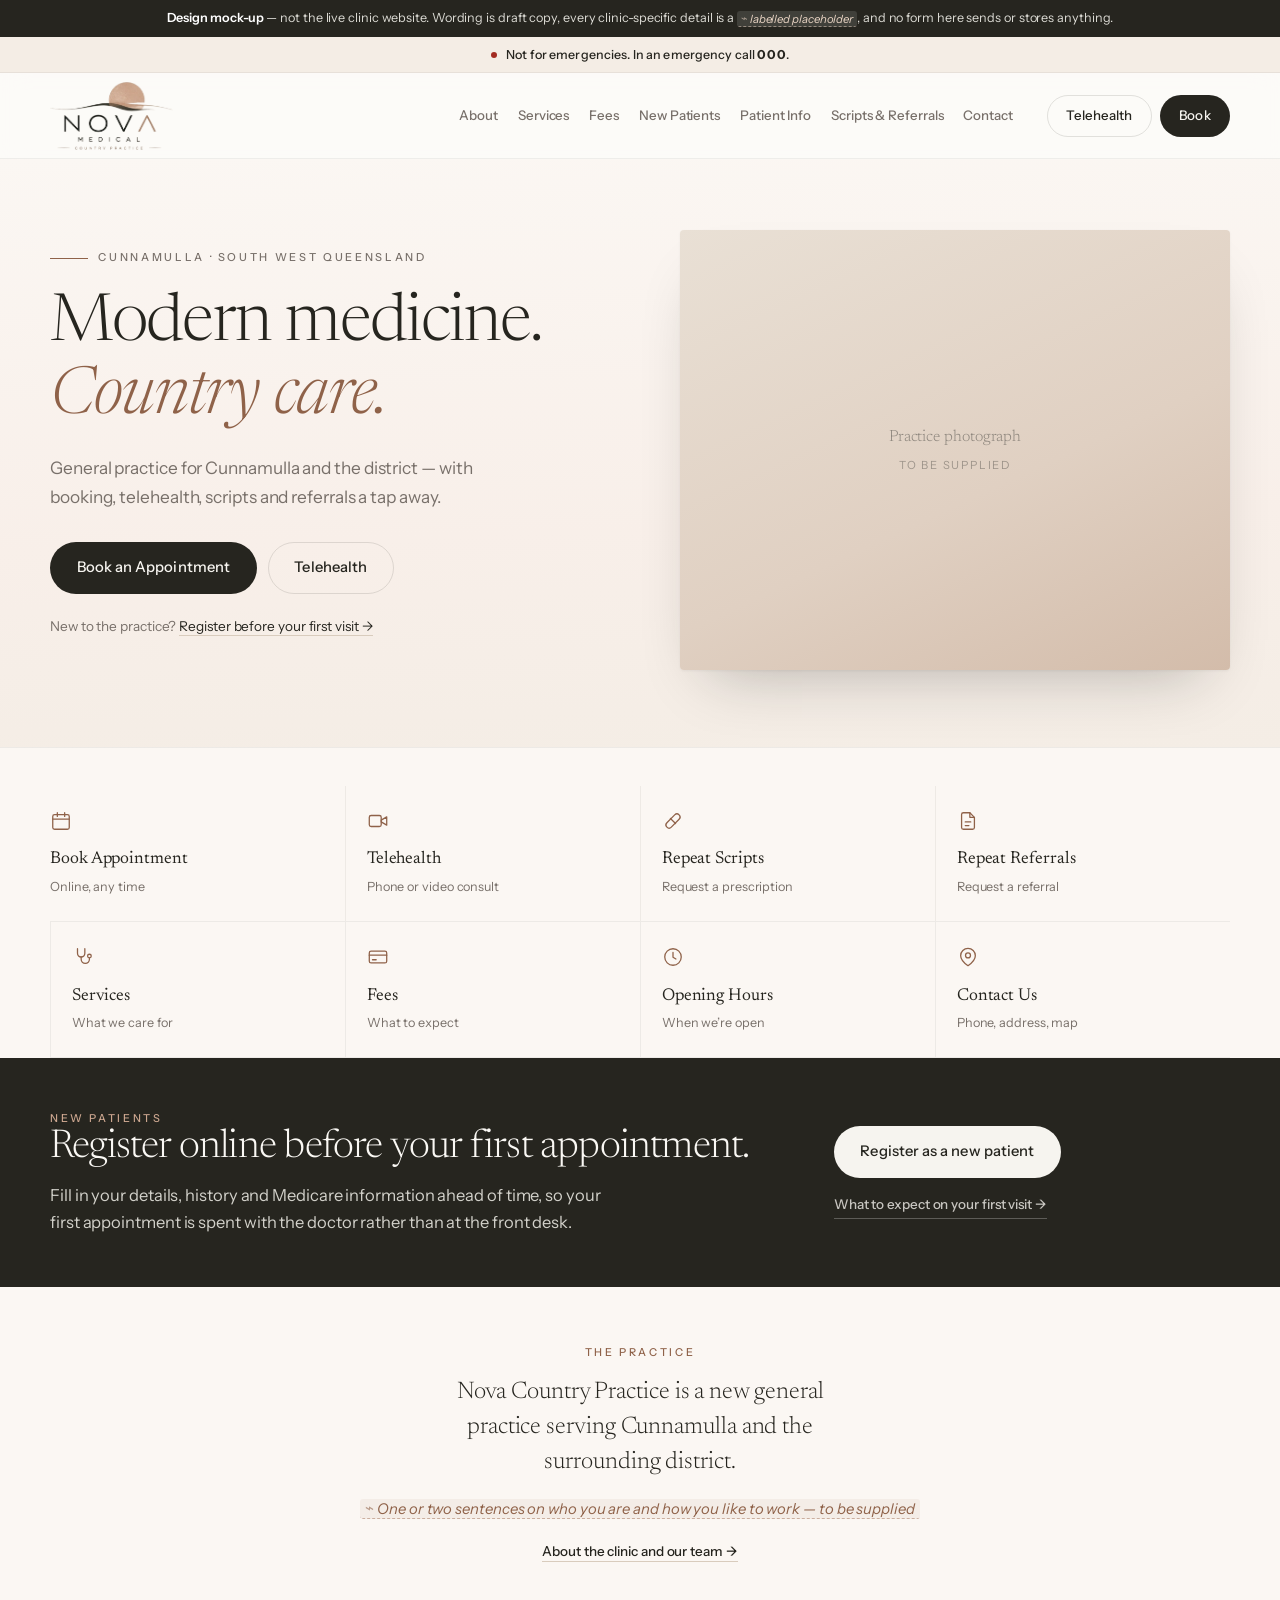
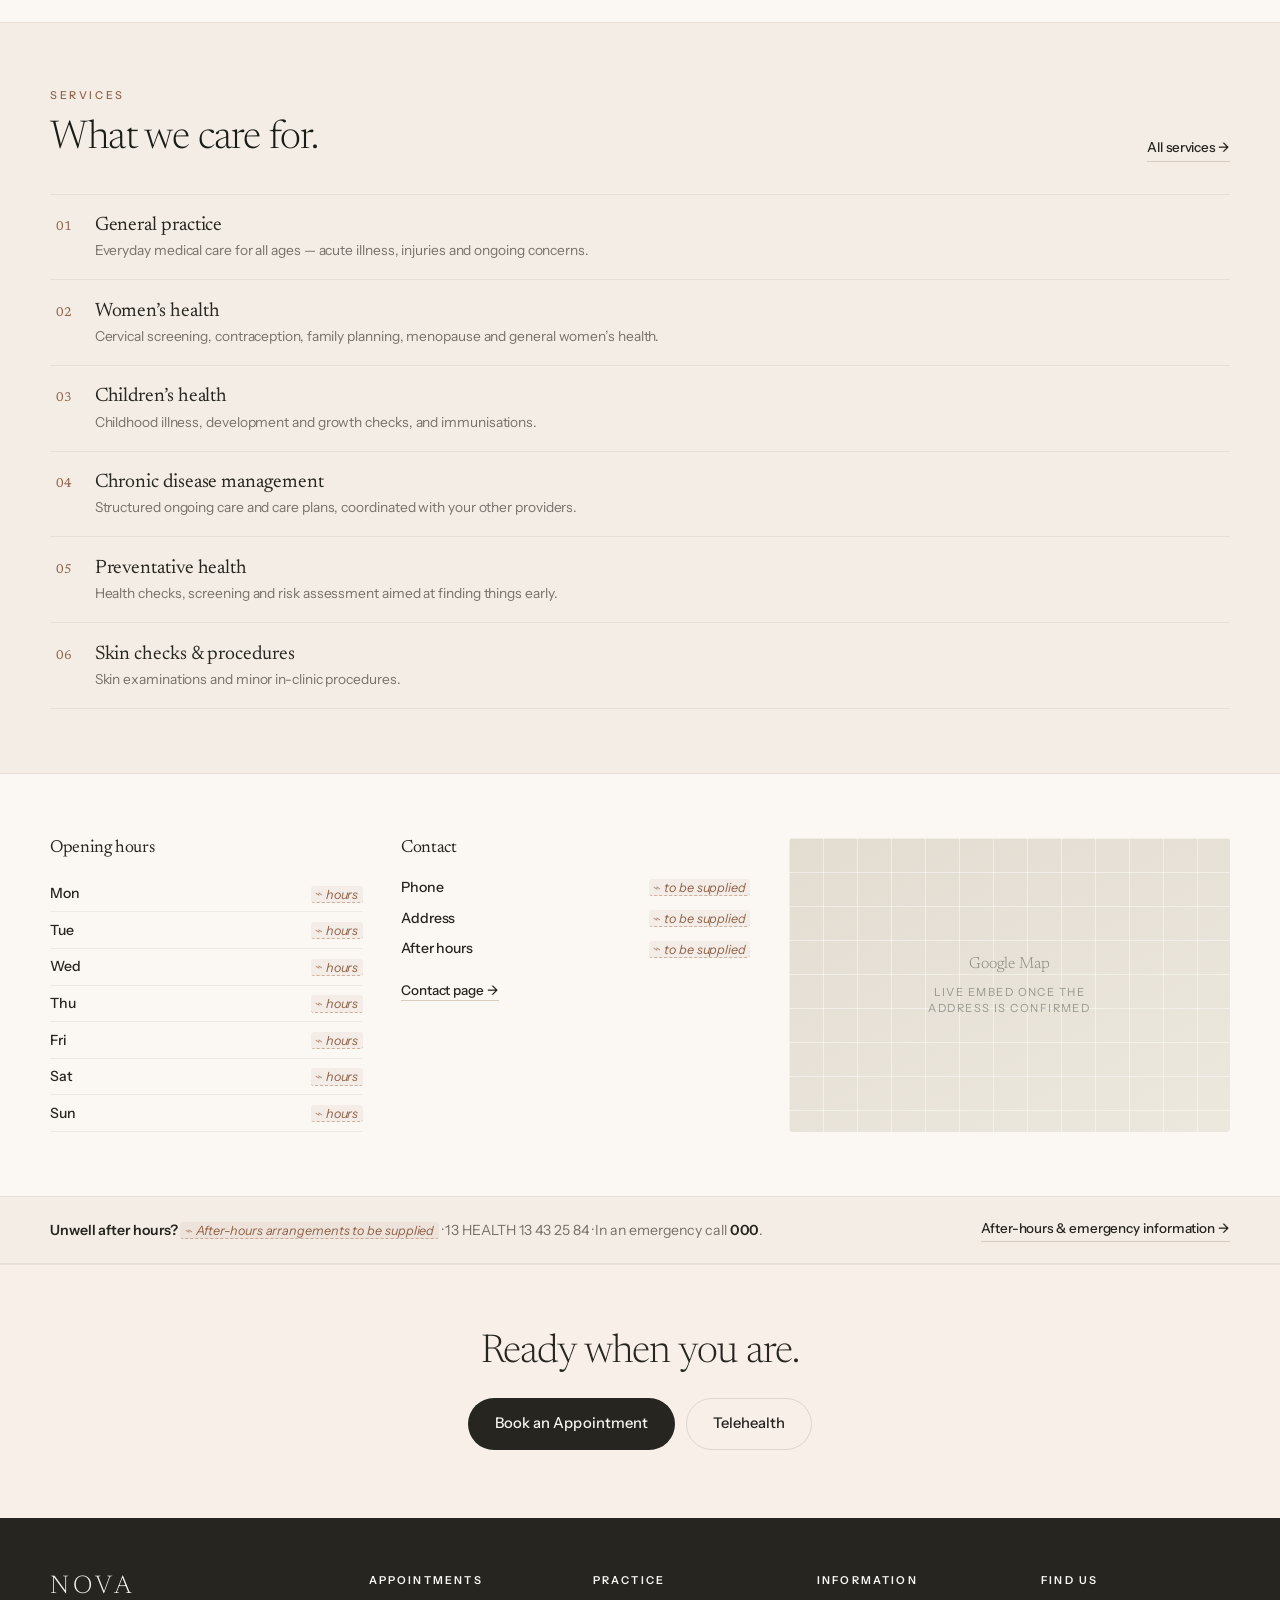
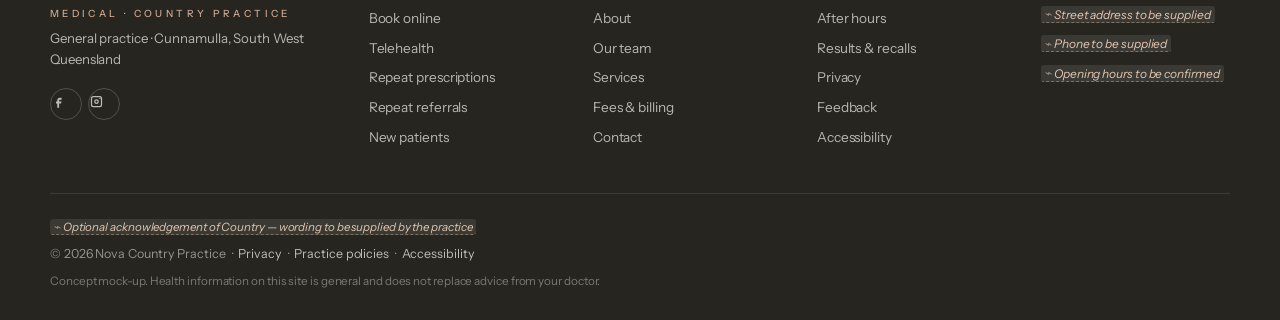
==== commit 8106d014: "Round 3: palette rebuilt from the supplied logo (warm neutrals, blush, rose accent); real logo in he" ====
--- a/index.html
+++ b/index.html
@@ -25,9 +25,8 @@
 
 <header class="site">
   <div class="wrap hdr">
-    <a class="brand" href="index.html" aria-label="Nova Country Practice — home">
-      <span class="mark"><svg viewBox="0 0 40 40" fill="none" aria-hidden="true"><path d="M20 4v32M4 20h32" stroke="currentColor" stroke-width="1"/><circle cx="20" cy="20" r="9" stroke="currentColor" stroke-width="1"/><circle cx="20" cy="20" r="2.6" fill="currentColor"/></svg></span>
-      <span class="brandtext"><span class="bt1">Nova Country</span><span class="bt2">Practice</span></span>
+    <a class="brand" href="index.html" aria-label="Nova Medical Country Practice — home">
+      <img class="logo" src="logo.png" alt="Nova Medical — Country Practice" width="531" height="293">
     </a>
     <nav class="mainnav" aria-label="Main"><a href="about.html">About</a><a href="services.html">Services</a><a href="fees.html">Fees</a><a href="new-patients.html">New Patients</a><a href="patient-info.html">Patient Info</a><a href="requests.html">Scripts &amp; Referrals</a><a href="contact.html">Contact</a></nav>
     <div class="hdr-actions">
@@ -208,8 +207,7 @@
   <div class="wrap">
     <div class="fgrid">
       <div class="fcol fbrand">
-        <span class="mark"><svg viewBox="0 0 40 40" fill="none" aria-hidden="true"><path d="M20 4v32M4 20h32" stroke="currentColor" stroke-width="1"/><circle cx="20" cy="20" r="9" stroke="currentColor" stroke-width="1"/><circle cx="20" cy="20" r="2.6" fill="currentColor"/></svg></span>
-        <p class="fname">Nova Country Practice</p>
+        <p class="fwordmark"><span class="fw1">Nova</span><span class="fw2">Medical &middot; Country Practice</span></p>
         <p class="fsub">General practice &middot; Cunnamulla, South West Queensland</p>
         <div class="socials">
           <a href="#" aria-label="Facebook (link to be supplied)"><svg viewBox="0 0 24 24" aria-hidden="true"><path d="M14 9h3V6h-3c-2.2 0-4 1.8-4 4v2H8v3h2v7h3v-7h3l1-3h-4v-2c0-.6.4-1 1-1z"/></svg></a>
--- a/styles.css
+++ b/styles.css
@@ -2,19 +2,22 @@
    Premium/modern refresh: cooler neutrals, deep eucalypt primary, clay as a
    small accent only. Type: Newsreader (display) + Instrument Sans (body). */
 
+/* Palette is sampled from the practice logo:
+   ink #1A1C17, sun/rose #CDA790, logo ground #F1EAE2. */
 :root{
-  --paper:#FCFBF9;
-  --mist:#F4F2ED;
-  --stone:#E7E3DA;
-  --stone-2:#D8D2C6;
-  --deep:#22302A;          /* primary: deep eucalypt */
-  --deep-2:#2E3F37;
-  --ink:#171A18;
-  --muted:#6C6E68;
-  --clay:#9A6247;          /* accent, used sparingly */
-  --clay-lt:#B98263;
-  --line:rgba(23,26,24,.11);
-  --line-2:rgba(23,26,24,.06);
+  --paper:#FBF7F3;         /* warm white */
+  --mist:#F4EDE5;          /* beige */
+  --blush:#F8EFE9;         /* light pink-beige band */
+  --stone:#E9E0D5;         /* soft taupe */
+  --stone-2:#D9CCBD;       /* greige */
+  --deep:#26251F;          /* primary: warm charcoal, from the logo ink */
+  --deep-2:#35332B;
+  --ink:#1A1C17;
+  --muted:#78706A;         /* warm grey */
+  --clay:#8F6249;          /* rose-brown — text accents (contrast-safe) */
+  --clay-lt:#CDA790;       /* the logo sun — decorative fills and reversed text */
+  --line:rgba(26,28,23,.12);
+  --line-2:rgba(26,28,23,.06);
   --white:#fff;
   --red:#A32C22;
   --sh-sm:0 1px 2px rgba(23,26,24,.04);
@@ -72,10 +75,9 @@
 
 /* ---------- header ---------- */
 header.site{position:sticky;top:0;z-index:100;background:rgba(252,251,249,.9);backdrop-filter:blur(14px);border-bottom:1px solid var(--line-2)}
-.hdr{display:flex;align-items:center;gap:1.5rem;padding:.8rem 0}
-.brand{display:flex;align-items:center;gap:.65rem;text-decoration:none;flex-shrink:0}
-.mark{width:30px;height:30px;color:var(--deep);flex-shrink:0}
-.mark svg{width:100%;height:100%;display:block}
+.hdr{display:flex;align-items:center;gap:1.5rem;padding:.55rem 0}
+.brand{display:flex;align-items:center;text-decoration:none;flex-shrink:0}
+.logo{height:68px;width:auto;display:block}
 .brandtext{display:flex;flex-direction:column;line-height:1}
 .bt1{font-family:var(--serif);font-size:1.08rem;font-weight:400;color:var(--deep);letter-spacing:-.01em}
 .bt2{font-size:.58rem;letter-spacing:.3em;text-transform:uppercase;color:var(--muted);margin-top:.32rem;font-weight:500}
@@ -111,7 +113,7 @@
 .mobcta .btn{flex:1}
 
 /* ---------- hero ---------- */
-.hero{background:linear-gradient(180deg,var(--paper) 0%,var(--mist) 100%);border-bottom:1px solid var(--line-2)}
+.hero{background:linear-gradient(178deg,var(--paper) 0%,var(--blush) 62%,var(--mist) 100%);border-bottom:1px solid var(--line-2)}
 .hero-in{display:grid;grid-template-columns:1.02fr .98fr;gap:3.6rem;align-items:center;padding:4.4rem 0 4.8rem}
 .eyebrow{display:flex;align-items:center;gap:.65rem;font-size:.69rem;letter-spacing:.24em;text-transform:uppercase;color:var(--muted);font-weight:500;margin-bottom:1.4rem}
 .eyebrow .rule{width:38px;height:1px;background:var(--clay);display:block}
@@ -131,7 +133,7 @@
 .hero-art{animation:rise .85s .25s cubic-bezier(.2,.7,.3,1) backwards}
 .hero-img{
   aspect-ratio:5/4;border-radius:4px;overflow:hidden;display:grid;place-items:center;
-  background:linear-gradient(155deg,var(--stone),#DCD5C9 60%,#CFC7B8);
+  background:linear-gradient(155deg,var(--stone),#E0D0C2 58%,#D3BCAA);
   box-shadow:var(--sh-lg);
 }
 .imgph{font-family:var(--serif);font-size:1rem;font-weight:300;color:rgba(23,26,24,.42);text-align:center;line-height:1.55;padding:1rem}
@@ -231,7 +233,7 @@
 .urgent strong{color:var(--deep);font-weight:600}
 
 /* ---------- cta ---------- */
-.cta{padding:4.2rem 0;text-align:center}
+.cta{padding:4.2rem 0;text-align:center;background:var(--blush);border-top:1px solid var(--line-2)}
 .ctain h2{color:var(--deep);margin-bottom:1.4rem}
 .ctain .hero-cta{justify-content:center;margin-top:0}
 
@@ -358,7 +360,9 @@
 /* ---------- footer ---------- */
 footer.site{background:var(--deep);color:rgba(240,238,232,.72);padding:3.6rem 0 1.8rem;font-size:.88rem}
 footer .ph{background:rgba(255,255,255,.09);color:#E3C7B3;border-bottom-color:rgba(227,199,179,.4)}
-footer .mark{color:var(--clay-lt);margin-bottom:.9rem}
+.fwordmark{font-family:var(--serif);font-weight:300;color:#F7F3EE;line-height:1;margin-bottom:.55rem}
+.fwordmark .fw1{display:block;font-size:1.6rem;letter-spacing:.16em;text-transform:uppercase}
+.fwordmark .fw2{display:block;font-family:var(--sans);font-size:.62rem;letter-spacing:.34em;text-transform:uppercase;color:var(--clay-lt);margin-top:.5rem;font-weight:500}
 footer .socials a{border-color:rgba(255,255,255,.2);color:rgba(240,238,232,.75)}
 footer .socials a:hover{background:var(--clay-lt);color:var(--deep);border-color:var(--clay-lt)}
 .fgrid{display:grid;grid-template-columns:1.5fr repeat(4,1fr);gap:2.2rem}
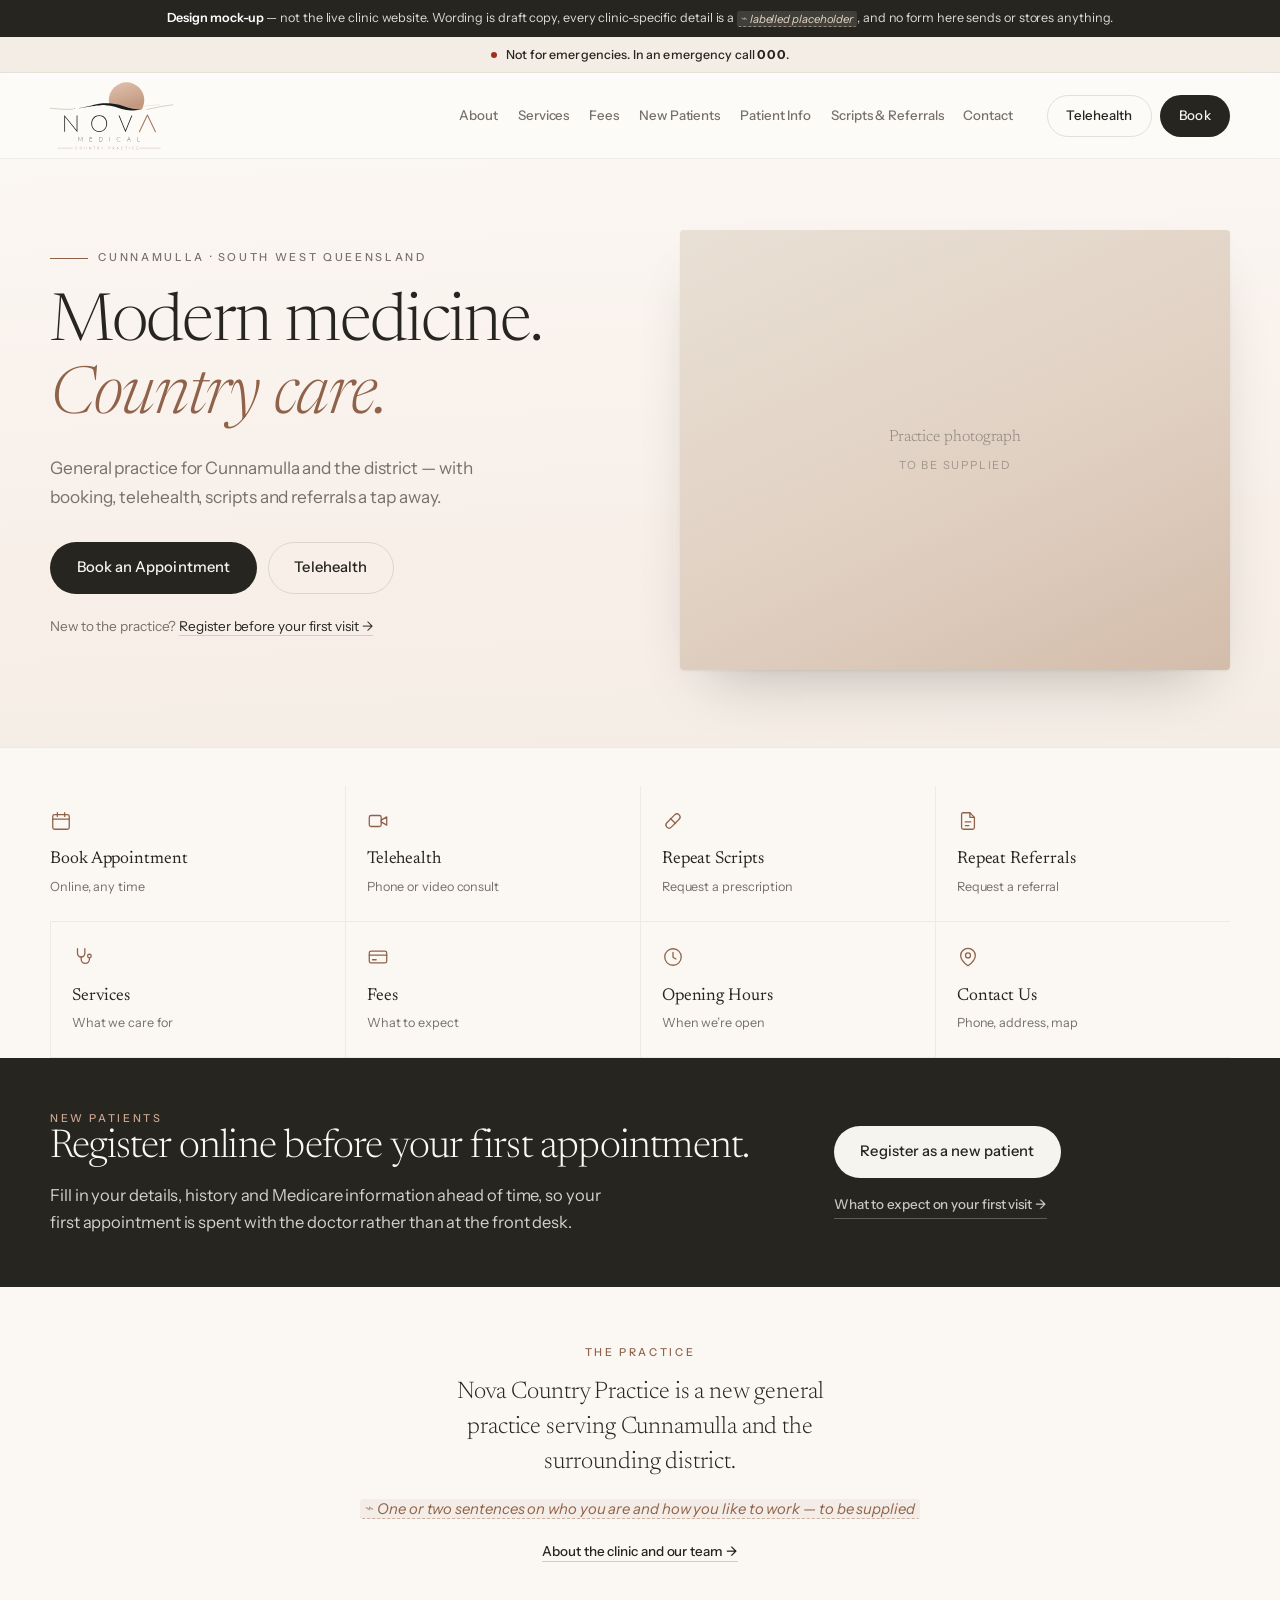
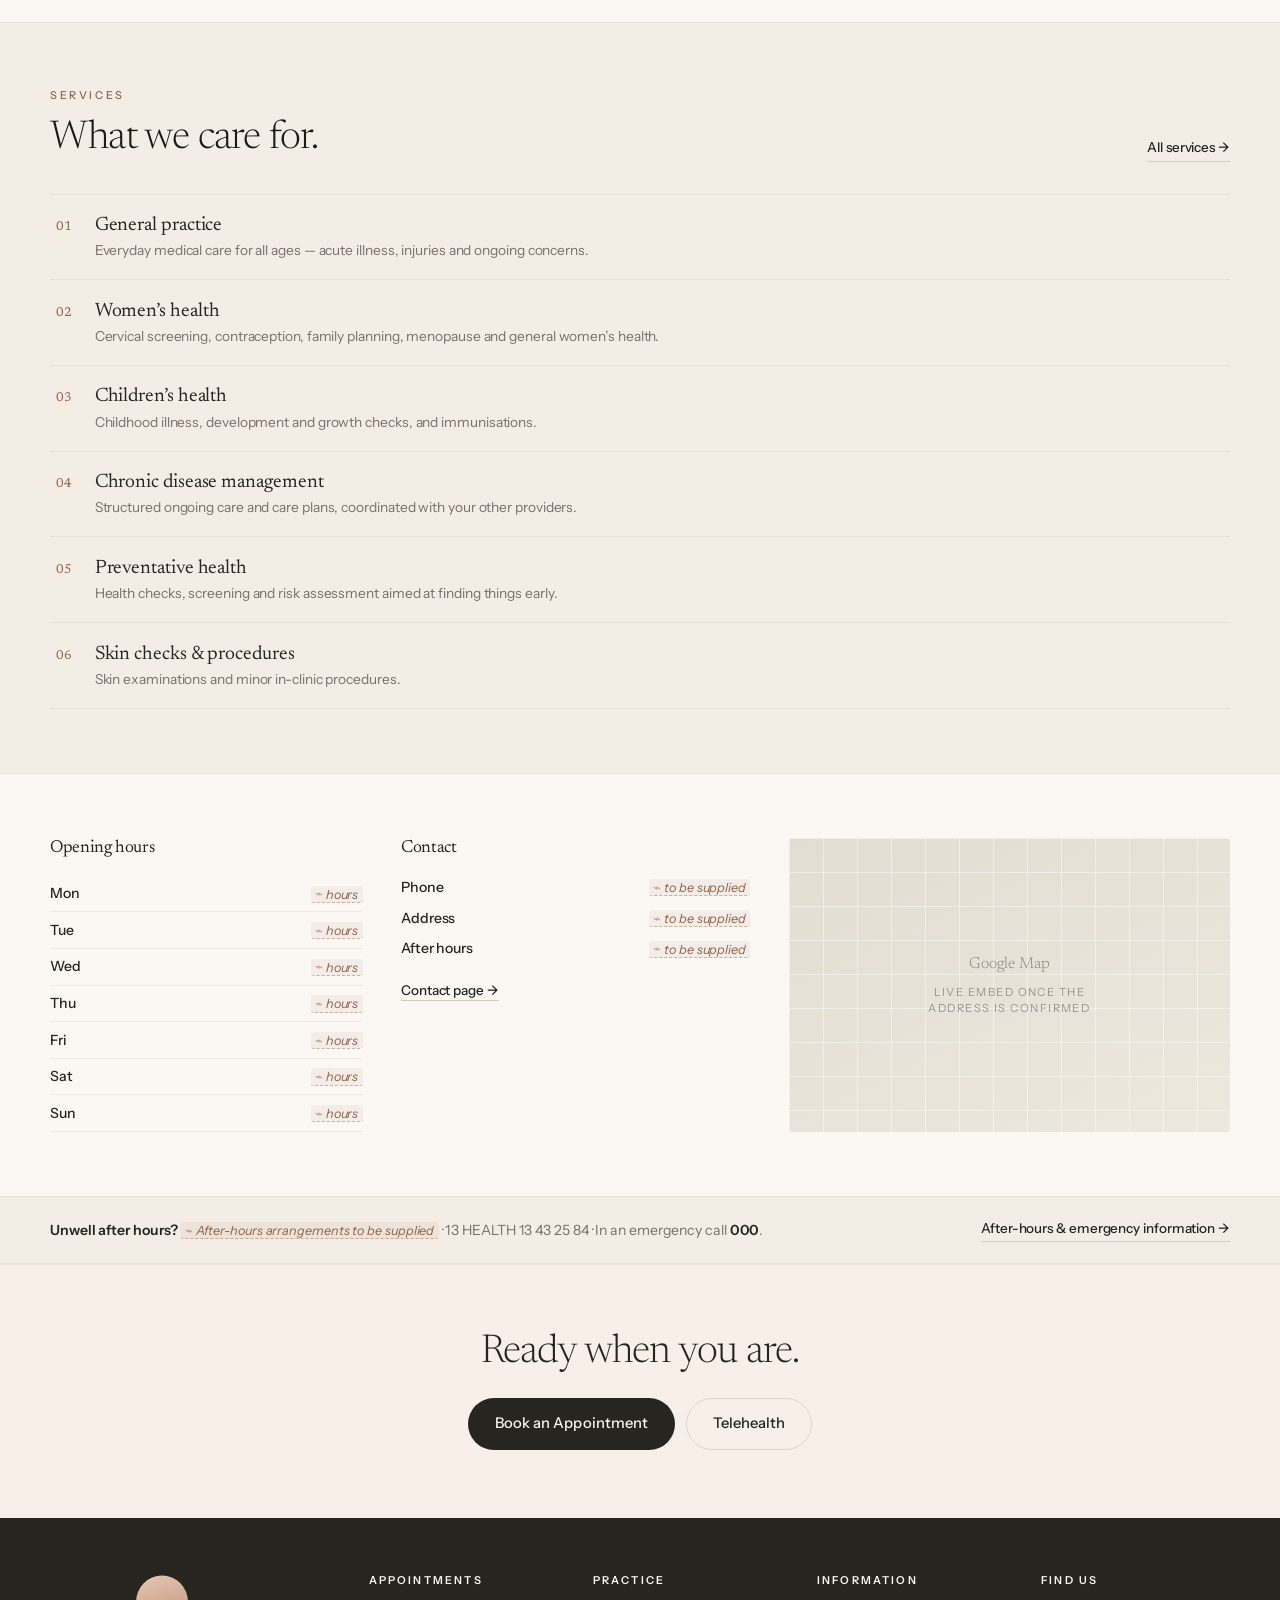
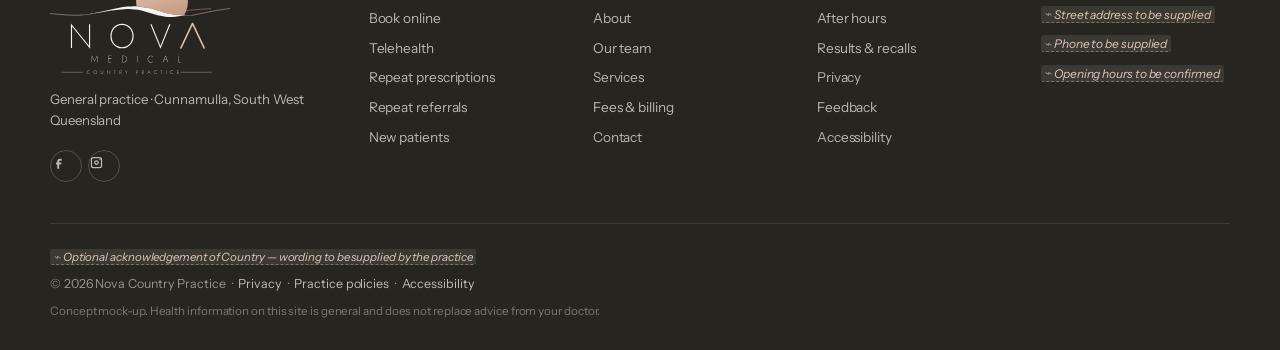
==== commit 08c85260: "Vector logo rebuilt: SVG in header, reversed SVG in footer, favicons" ====
--- a/index.html
+++ b/index.html
@@ -9,6 +9,9 @@
 <link rel="preconnect" href="https://fonts.googleapis.com">
 <link rel="preconnect" href="https://fonts.gstatic.com" crossorigin>
 <link href="https://fonts.googleapis.com/css2?family=Newsreader:ital,opsz,wght@0,6..72,200;0,6..72,300;0,6..72,400;1,6..72,300&family=Instrument+Sans:wght@400;500;600&display=swap" rel="stylesheet">
+<link rel="icon" href="favicon.svg" type="image/svg+xml">
+<link rel="icon" href="favicon-512.png" sizes="512x512">
+<link rel="apple-touch-icon" href="apple-touch-icon.png">
 <link rel="stylesheet" href="styles.css">
 </head>
 <body>
@@ -25,8 +28,8 @@
 
 <header class="site">
   <div class="wrap hdr">
-    <a class="brand" href="index.html" aria-label="Nova Medical Country Practice — home">
-      <img class="logo" src="logo.png" alt="Nova Medical — Country Practice" width="531" height="293">
+    <a class="brand" href="index.html" aria-label="Nova Country Practice — home">
+      <img class="logo" src="logo.svg" alt="Nova Country Practice" width="531" height="293">
     </a>
     <nav class="mainnav" aria-label="Main"><a href="about.html">About</a><a href="services.html">Services</a><a href="fees.html">Fees</a><a href="new-patients.html">New Patients</a><a href="patient-info.html">Patient Info</a><a href="requests.html">Scripts &amp; Referrals</a><a href="contact.html">Contact</a></nav>
     <div class="hdr-actions">
@@ -207,7 +210,7 @@
   <div class="wrap">
     <div class="fgrid">
       <div class="fcol fbrand">
-        <p class="fwordmark"><span class="fw1">Nova</span><span class="fw2">Medical &middot; Country Practice</span></p>
+        <img class="flogo" src="logo-reversed.svg" alt="Nova Country Practice" width="531" height="293">
         <p class="fsub">General practice &middot; Cunnamulla, South West Queensland</p>
         <div class="socials">
           <a href="#" aria-label="Facebook (link to be supplied)"><svg viewBox="0 0 24 24" aria-hidden="true"><path d="M14 9h3V6h-3c-2.2 0-4 1.8-4 4v2H8v3h2v7h3v-7h3l1-3h-4v-2c0-.6.4-1 1-1z"/></svg></a>
--- a/styles.css
+++ b/styles.css
@@ -360,9 +360,7 @@
 /* ---------- footer ---------- */
 footer.site{background:var(--deep);color:rgba(240,238,232,.72);padding:3.6rem 0 1.8rem;font-size:.88rem}
 footer .ph{background:rgba(255,255,255,.09);color:#E3C7B3;border-bottom-color:rgba(227,199,179,.4)}
-.fwordmark{font-family:var(--serif);font-weight:300;color:#F7F3EE;line-height:1;margin-bottom:.55rem}
-.fwordmark .fw1{display:block;font-size:1.6rem;letter-spacing:.16em;text-transform:uppercase}
-.fwordmark .fw2{display:block;font-family:var(--sans);font-size:.62rem;letter-spacing:.34em;text-transform:uppercase;color:var(--clay-lt);margin-top:.5rem;font-weight:500}
+.flogo{width:180px;height:auto;margin-bottom:.9rem}
 footer .socials a{border-color:rgba(255,255,255,.2);color:rgba(240,238,232,.75)}
 footer .socials a:hover{background:var(--clay-lt);color:var(--deep);border-color:var(--clay-lt)}
 .fgrid{display:grid;grid-template-columns:1.5fr repeat(4,1fr);gap:2.2rem}
